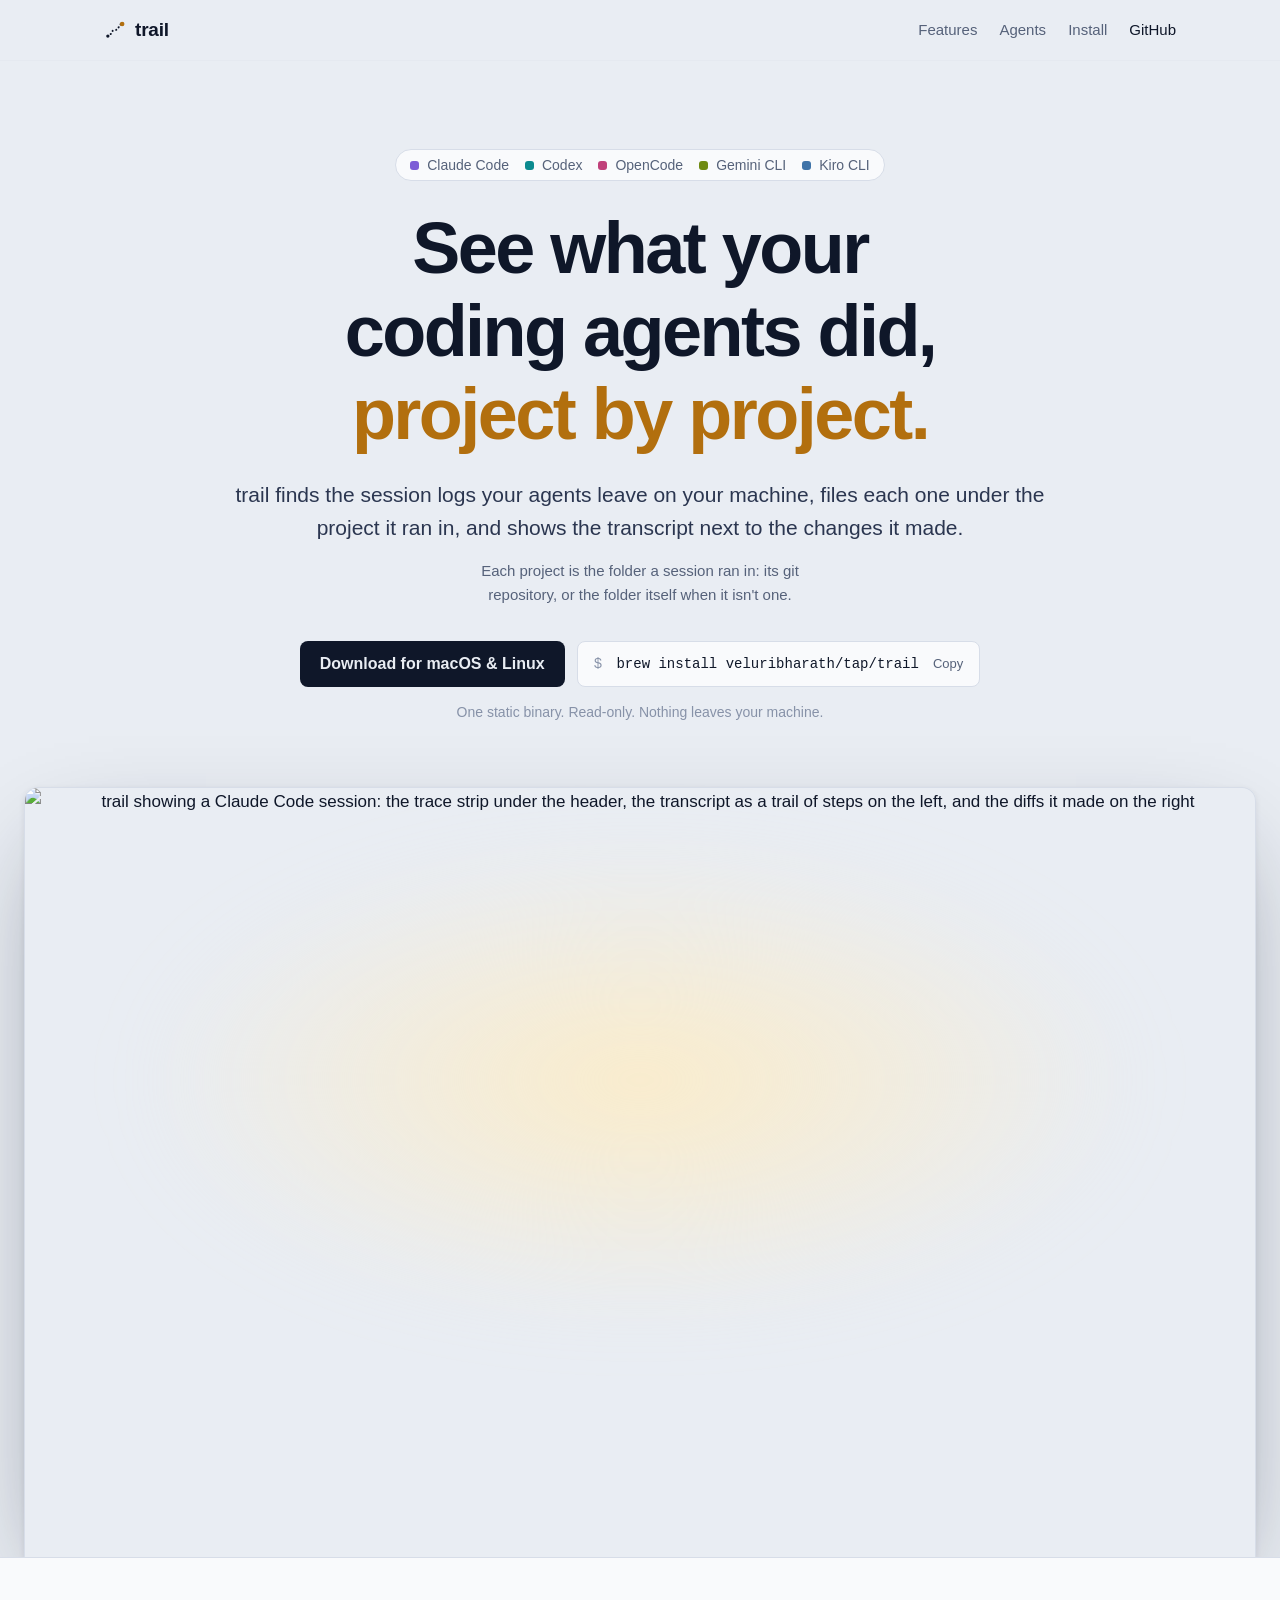
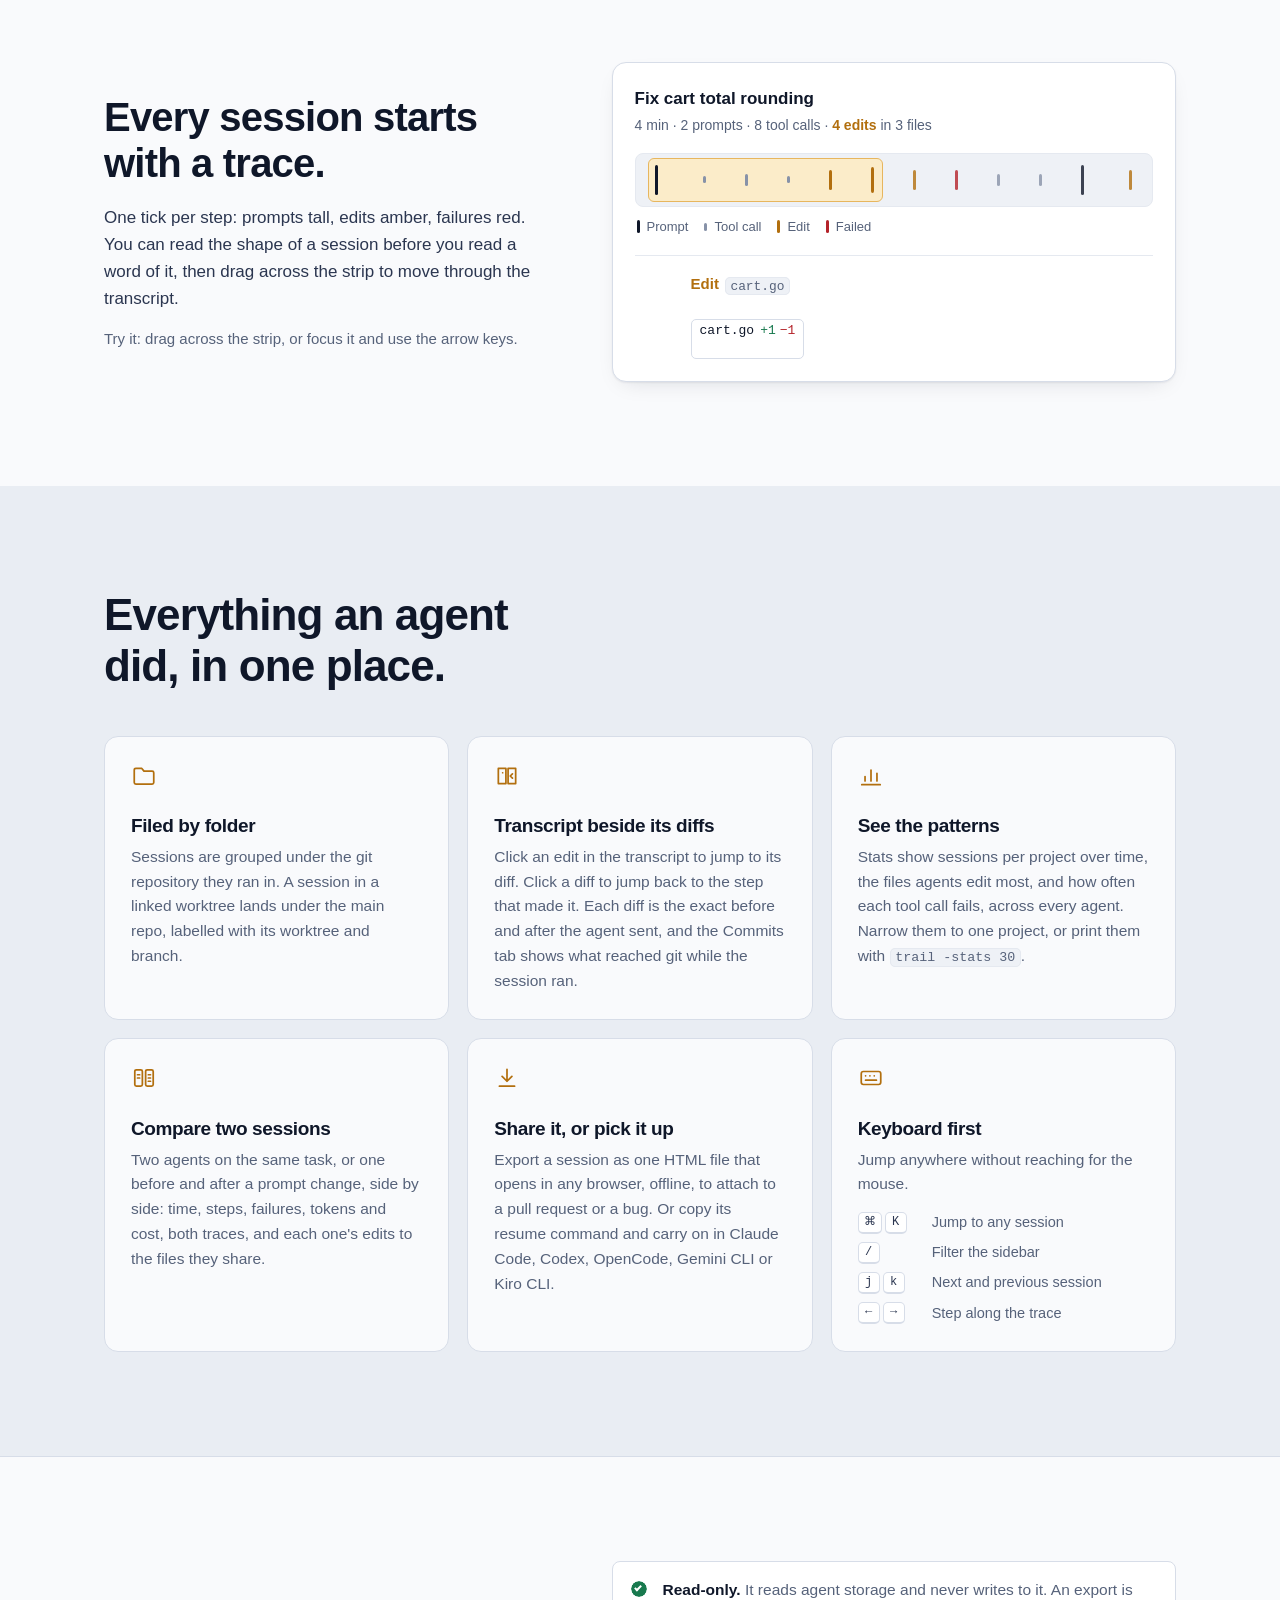
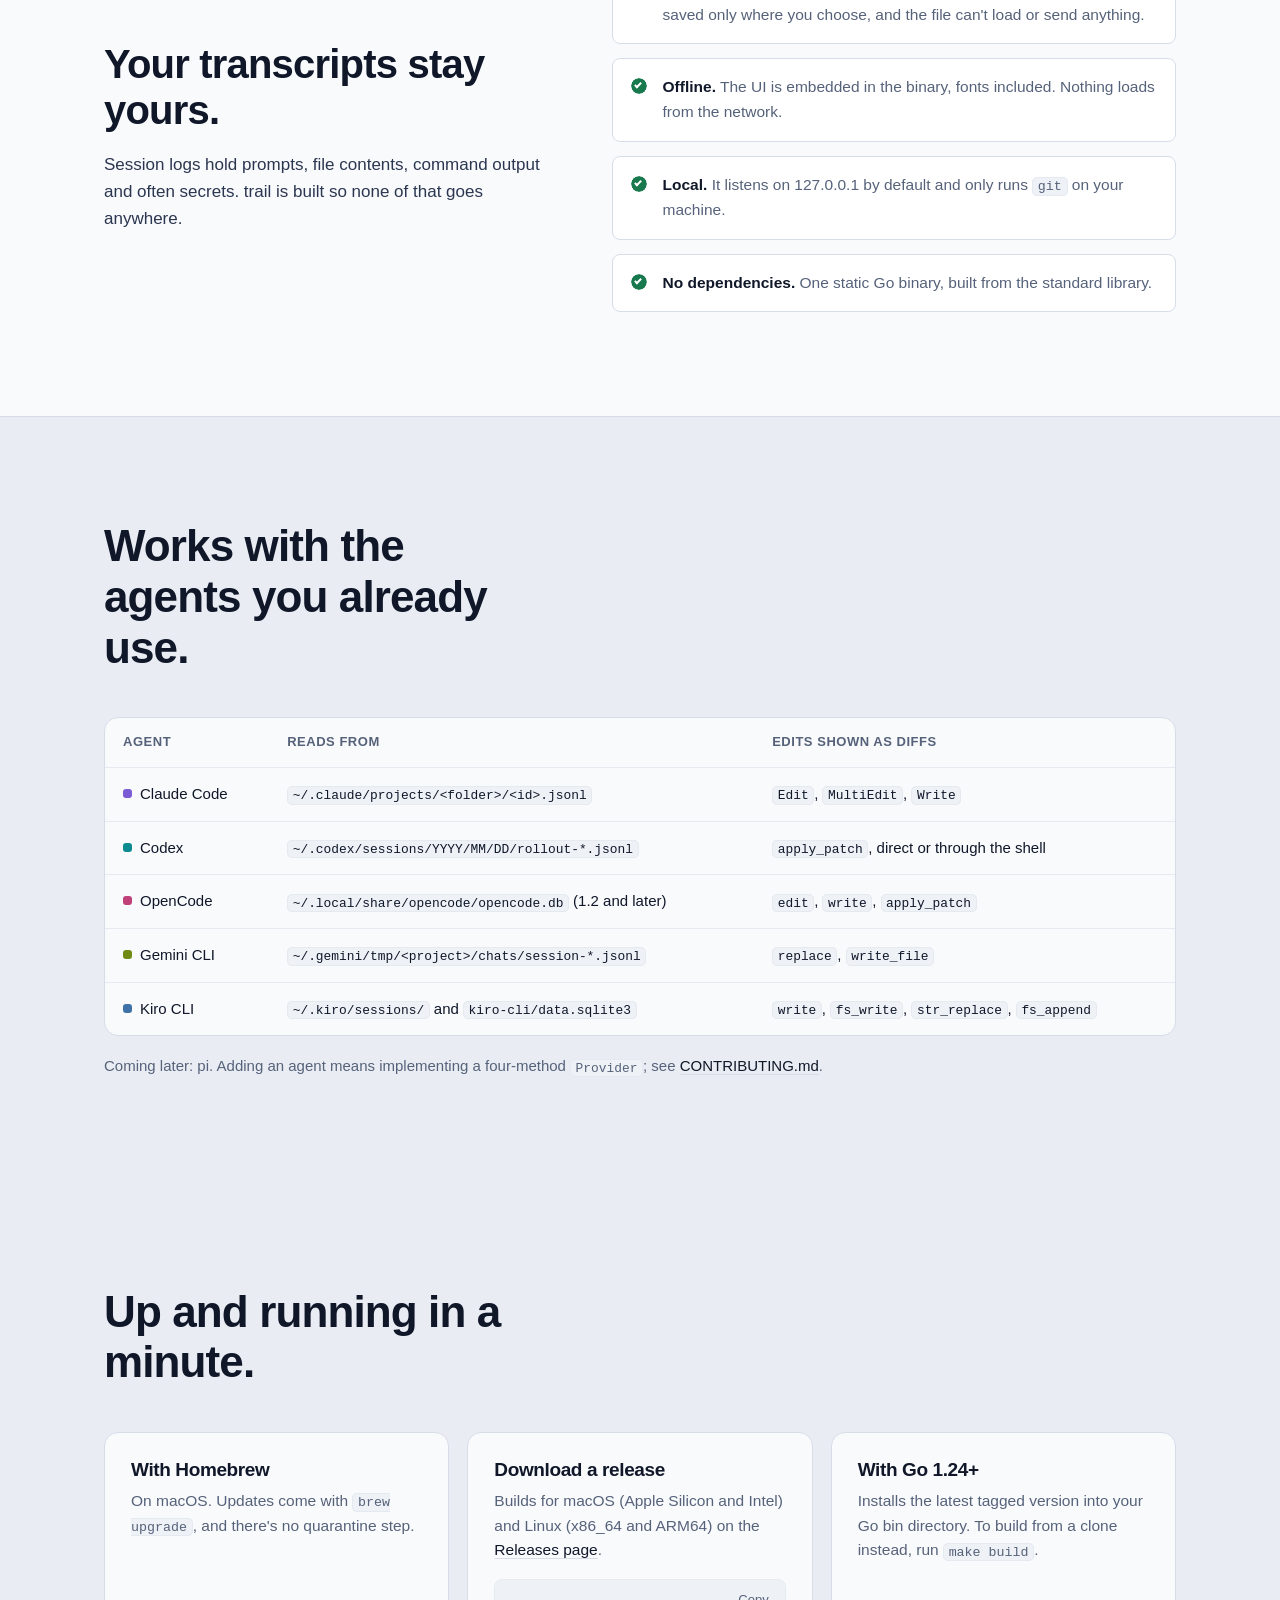
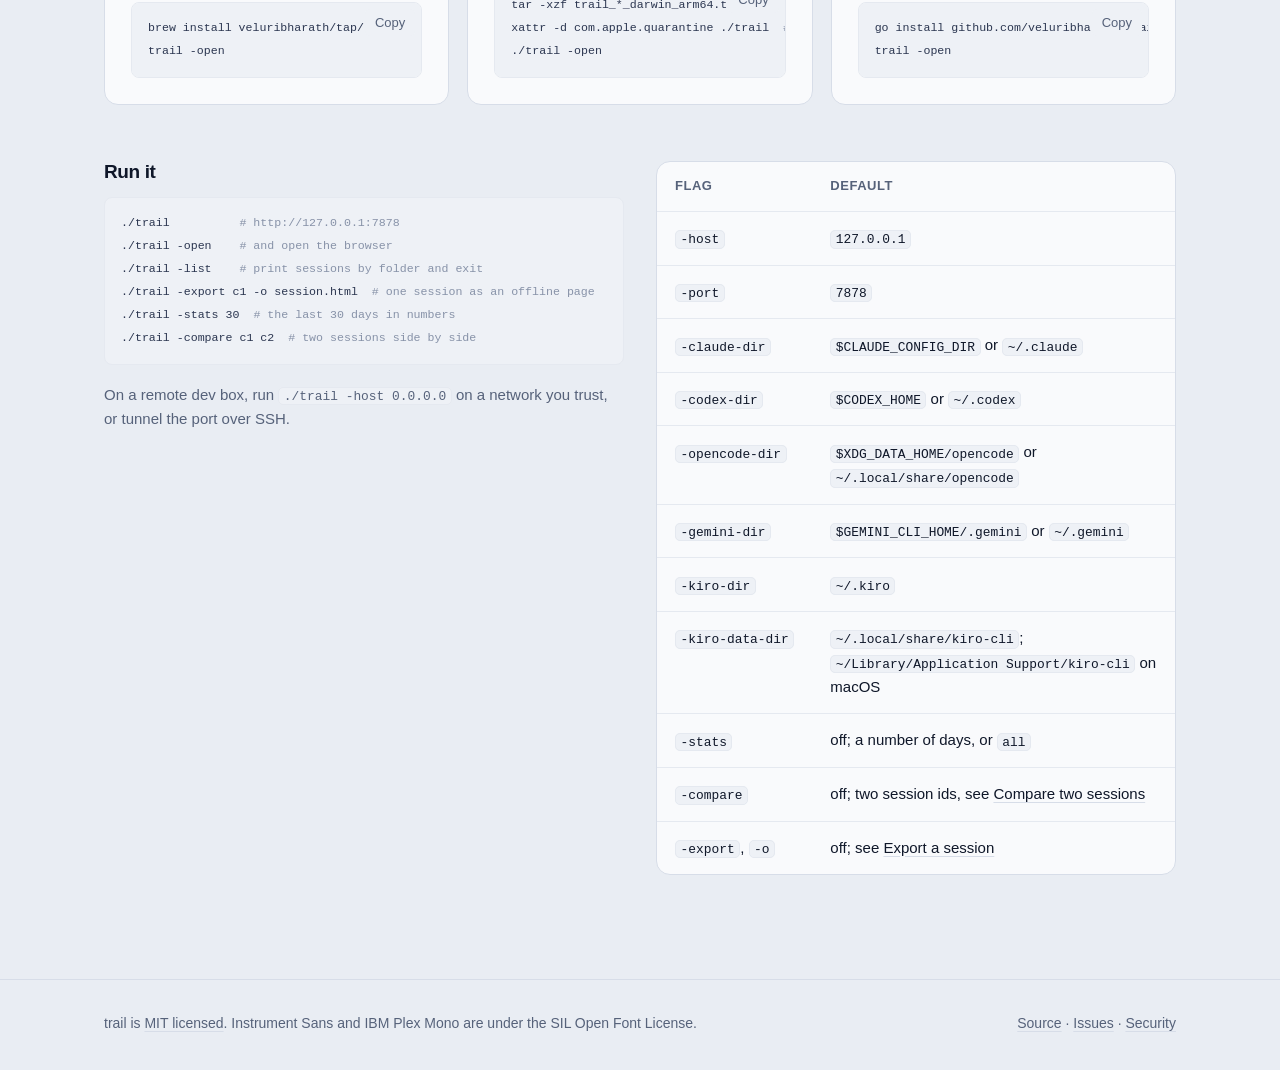
==== site/index.html @ 3e9d07b6 "Merge main (stats view, fuzz tests) into compare Keeps both routes and API endpoints, and both featu" ====
<!doctype html>
<html lang="en">
<head>
<meta charset="utf-8">
<meta name="viewport" content="width=device-width, initial-scale=1">
<title>trail · see what your coding agents did</title>
<meta name="description" content="trail finds the sessions Claude Code, Codex, OpenCode, Gemini CLI and Kiro CLI leave on your machine, files each session under its project, and shows the transcript next to the changes it made.">
<meta property="og:title" content="trail">
<meta property="og:description" content="See what your coding agents did, project by project.">
<meta property="og:image" content="screenshot.png">
<link rel="icon" href="data:image/svg+xml,%3Csvg xmlns='http://www.w3.org/2000/svg' viewBox='0 0 16 16'%3E%3Crect width='16' height='16' rx='4' fill='%230E1320'/%3E%3Cpath d='M3.5 12c2.5 0 2-4 4.5-4s2-4 4.5-4' fill='none' stroke='%23F2B544' stroke-width='1.8' stroke-linecap='round' stroke-dasharray='0.1 3'/%3E%3Ccircle cx='12.5' cy='4' r='1.6' fill='%23F2B544'/%3E%3C/svg%3E">
<link rel="preload" href="fonts/instrument-sans.woff2" as="font" type="font/woff2" crossorigin>
<link rel="stylesheet" href="site.css">
</head>
<body>

<header class="top">
  <div class="wrap top-in">
    <a class="brand" href="#" aria-label="trail home">
      <svg class="mark" viewBox="0 0 20 20" aria-hidden="true">
        <path class="mark-path" d="M3.5 15.5c3.5 0 2.5-5.5 6.5-5.5s3-5.5 6.5-5.5"/>
        <circle class="mark-dot" cx="16.5" cy="4.5" r="2.1"/>
        <circle class="mark-start" cx="3.5" cy="15.5" r="1.5"/>
      </svg>
      <span>trail</span>
    </a>
    <nav class="top-nav" aria-label="Sections">
      <a href="#features">Features</a>
      <a href="#agents">Agents</a>
      <a href="#install">Install</a>
      <a class="gh" href="https://github.com/veluribharath/trail">GitHub</a>
    </nav>
  </div>
</header>

<main>
  <section class="hero">
    <div class="wrap">
      <p class="eyebrow"><span class="dot claude"></span>Claude Code <span class="dot codex"></span>Codex <span class="dot opencode"></span>OpenCode <span class="dot gemini"></span>Gemini CLI <span class="dot kiro"></span>Kiro CLI</p>
      <h1>See what your coding agents did, <em>project by project.</em></h1>
      <p class="lede">trail finds the session logs your agents leave on your machine, files each one under the project it ran in, and shows the transcript next to the changes it made.</p>
      <p class="clarify">Each project is the folder a session ran in: its git repository, or the folder itself when it isn't one.</p>
      <div class="cta">
        <a class="btn primary" href="https://github.com/veluribharath/trail/releases/latest">Download for macOS &amp; Linux</a>
        <div class="cmd" data-copy="brew install veluribharath/tap/trail">
          <code><span class="prompt">$</span> brew install veluribharath/tap/trail</code>
          <button class="copy" type="button" aria-label="Copy install command">Copy</button>
        </div>
      </div>
      <p class="fine">One static binary. Read-only. Nothing leaves your machine.</p>
    </div>
    <div class="wrap wide">
      <figure class="shot">
        <img src="screenshot.png" width="2880" height="1800" alt="trail showing a Claude Code session: the trace strip under the header, the transcript as a trail of steps on the left, and the diffs it made on the right">
      </figure>
    </div>
  </section>

  <section class="trace-demo" aria-labelledby="trace-h">
    <div class="wrap">
      <div class="split">
        <div>
          <h2 id="trace-h">Every session starts with a trace.</h2>
          <p>One tick per step: prompts tall, edits amber, failures red. You can read the shape of a session before you read a word of it, then drag across the strip to move through the transcript.</p>
          <p class="hint">Try it: drag across the strip, or focus it and use the arrow keys.</p>
        </div>
        <div class="demo">
          <div class="demo-head">
            <strong>Fix cart total rounding</strong>
            <span class="muted">4 min · 2 prompts · 8 tool calls · <b class="blaze">4 edits</b> in 3 files</span>
          </div>
          <div class="strip" id="strip" role="slider" tabindex="0" aria-label="Session steps" aria-valuemin="1" aria-valuemax="12" aria-valuenow="1"></div>
          <div class="legend">
            <span><i class="t prompt"></i>Prompt</span>
            <span><i class="t tool"></i>Tool call</span>
            <span><i class="t edit"></i>Edit</span>
            <span><i class="t fail"></i>Failed</span>
          </div>
          <div class="step" id="step" aria-live="polite"></div>
        </div>
      </div>
    </div>
  </section>

  <section id="features" class="features" aria-labelledby="feat-h">
    <div class="wrap">
      <h2 id="feat-h" class="section-title">Everything an agent did, in one place.</h2>
      <div class="grid">
        <article class="card">
          <svg viewBox="0 0 24 24" aria-hidden="true"><path d="M3 7.5V18a1.5 1.5 0 0 0 1.5 1.5h15A1.5 1.5 0 0 0 21 18V9a1.5 1.5 0 0 0-1.5-1.5H12L10 5H4.5A1.5 1.5 0 0 0 3 6.5z"/></svg>
          <h3>Filed by folder</h3>
          <p>Sessions are grouped under the git repository they ran in. A session in a linked worktree lands under the main repo, labelled with its worktree and branch.</p>
        </article>
        <article class="card">
          <svg viewBox="0 0 24 24" aria-hidden="true"><path d="M4 5h7v14H4zM13 5h7v14h-7zM8 9h-.01M17 10l-2 2 2 2"/></svg>
          <h3>Transcript beside its diffs</h3>
          <p>Click an edit in the transcript to jump to its diff. Click a diff to jump back to the step that made it. Each diff is the exact before and after the agent sent, and the Commits tab shows what reached git while the session ran.</p>
        </article>
        <article class="card">
          <svg viewBox="0 0 24 24" aria-hidden="true"><path d="M3.5 20h17M6.5 16.5v-4M12 16.5V6.5M17.5 16.5v-7"/></svg>
          <h3>See the patterns</h3>
          <p>Stats show sessions per project over time, the files agents edit most, and how often each tool call fails, across every agent. Narrow them to one project, or print them with <code>trail -stats 30</code>.</p>
        </article>
        <article class="card">
          <svg viewBox="0 0 24 24" aria-hidden="true"><rect x="3.5" y="4.5" width="7" height="15" rx="1.5"/><rect x="13.5" y="4.5" width="7" height="15" rx="1.5"/><path d="M6 9h2M6 12h2M16 9h2M16 12h2M16 15h2"/></svg>
          <h3>Compare two sessions</h3>
          <p>Two agents on the same task, or one before and after a prompt change, side by side: time, steps, failures, tokens and cost, both traces, and each one's edits to the files they share.</p>
        </article>
        <article class="card">
          <svg viewBox="0 0 24 24" aria-hidden="true"><path d="M12 4v11M7.5 10.5 12 15l4.5-4.5M5 19.5h14"/></svg>
          <h3>Share it, or pick it up</h3>
          <p>Export a session as one HTML file that opens in any browser, offline, to attach to a pull request or a bug. Or copy its resume command and carry on in Claude Code, Codex, OpenCode, Gemini CLI or Kiro CLI.</p>
        </article>
        <article class="card">
          <svg viewBox="0 0 24 24" aria-hidden="true"><rect x="3" y="6" width="18" height="12" rx="2"/><path d="M7 10h.01M11 10h.01M15 10h.01M7 14h10"/></svg>
          <h3>Keyboard first</h3>
          <p>Jump anywhere without reaching for the mouse.</p>
          <dl class="keys">
            <div><dt><kbd>⌘</kbd><kbd>K</kbd></dt><dd>Jump to any session</dd></div>
            <div><dt><kbd>/</kbd></dt><dd>Filter the sidebar</dd></div>
            <div><dt><kbd>j</kbd><kbd>k</kbd></dt><dd>Next and previous session</dd></div>
            <div><dt><kbd>←</kbd><kbd>→</kbd></dt><dd>Step along the trace</dd></div>
          </dl>
        </article>
      </div>
    </div>
  </section>

  <section class="private" aria-labelledby="priv-h">
    <div class="wrap split">
      <div>
        <h2 id="priv-h">Your transcripts stay yours.</h2>
        <p>Session logs hold prompts, file contents, command output and often secrets. trail is built so none of that goes anywhere.</p>
      </div>
      <ul class="checks">
        <li><b>Read-only.</b> It reads agent storage and never writes to it. An export is saved only where you choose, and the file can't load or send anything.</li>
        <li><b>Offline.</b> The UI is embedded in the binary, fonts included. Nothing loads from the network.</li>
        <li><b>Local.</b> It listens on 127.0.0.1 by default and only runs <code>git</code> on your machine.</li>
        <li><b>No dependencies.</b> One static Go binary, built from the standard library.</li>
      </ul>
    </div>
  </section>

  <section id="agents" class="agents" aria-labelledby="agents-h">
    <div class="wrap">
      <h2 id="agents-h" class="section-title">Works with the agents you already use.</h2>
      <div class="table-scroll">
        <table>
          <thead><tr><th>Agent</th><th>Reads from</th><th>Edits shown as diffs</th></tr></thead>
          <tbody>
            <tr><td><span class="dot claude"></span>Claude Code</td><td><code>~/.claude/projects/&lt;folder&gt;/&lt;id&gt;.jsonl</code></td><td><code>Edit</code>, <code>MultiEdit</code>, <code>Write</code></td></tr>
            <tr><td><span class="dot codex"></span>Codex</td><td><code>~/.codex/sessions/YYYY/MM/DD/rollout-*.jsonl</code></td><td><code>apply_patch</code>, direct or through the shell</td></tr>
            <tr><td><span class="dot opencode"></span>OpenCode</td><td><code>~/.local/share/opencode/opencode.db</code> (1.2 and later)</td><td><code>edit</code>, <code>write</code>, <code>apply_patch</code></td></tr>
            <tr><td><span class="dot gemini"></span>Gemini CLI</td><td><code>~/.gemini/tmp/&lt;project&gt;/chats/session-*.jsonl</code></td><td><code>replace</code>, <code>write_file</code></td></tr>
            <tr><td><span class="dot kiro"></span>Kiro CLI</td><td><code>~/.kiro/sessions/</code> and <code>kiro-cli/data.sqlite3</code></td><td><code>write</code>, <code>fs_write</code>, <code>str_replace</code>, <code>fs_append</code></td></tr>
          </tbody>
        </table>
      </div>
      <p class="note">Coming later: pi. Adding an agent means implementing a four-method <code>Provider</code>; see <a href="https://github.com/veluribharath/trail/blob/main/CONTRIBUTING.md">CONTRIBUTING.md</a>.</p>
    </div>
  </section>

  <section id="install" class="install" aria-labelledby="install-h">
    <div class="wrap">
      <h2 id="install-h" class="section-title">Up and running in a minute.</h2>
      <div class="grid three">
        <div class="card">
          <h3>With Homebrew</h3>
          <p>On macOS. Updates come with <code>brew upgrade</code>, and there's no quarantine step.</p>
          <pre data-copy="brew install veluribharath/tap/trail
trail -open"><code>brew install veluribharath/tap/trail
trail -open</code><button class="copy" type="button" aria-label="Copy">Copy</button></pre>
        </div>
        <div class="card">
          <h3>Download a release</h3>
          <p>Builds for macOS (Apple Silicon and Intel) and Linux (x86_64 and ARM64) on the <a href="https://github.com/veluribharath/trail/releases/latest">Releases page</a>.</p>
          <pre data-copy="tar -xzf trail_*_darwin_arm64.tar.gz
xattr -d com.apple.quarantine ./trail
./trail -open"><code>tar -xzf trail_*_darwin_arm64.tar.gz
xattr -d com.apple.quarantine ./trail  <span class="c"># macOS</span>
./trail -open</code><button class="copy" type="button" aria-label="Copy">Copy</button></pre>
        </div>
        <div class="card">
          <h3>With Go 1.24+</h3>
          <p>Installs the latest tagged version into your Go bin directory. To build from a clone instead, run <code>make build</code>.</p>
          <pre data-copy="go install github.com/veluribharath/trail@latest
trail -open"><code>go install github.com/veluribharath/trail@latest
trail -open</code><button class="copy" type="button" aria-label="Copy">Copy</button></pre>
        </div>
      </div>

      <div class="usage">
        <div>
          <h3>Run it</h3>
          <pre><code>./trail          <span class="c"># http://127.0.0.1:7878</span>
./trail -open    <span class="c"># and open the browser</span>
./trail -list    <span class="c"># print sessions by folder and exit</span>
./trail -export c1 -o session.html  <span class="c"># one session as an offline page</span>
./trail -stats 30  <span class="c"># the last 30 days in numbers</span>
./trail -compare c1 c2  <span class="c"># two sessions side by side</span></code></pre>
          <p class="note">On a remote dev box, run <code>./trail -host 0.0.0.0</code> on a network you trust, or tunnel the port over SSH.</p>
        </div>
        <div class="table-scroll">
          <table>
            <thead><tr><th>Flag</th><th>Default</th></tr></thead>
            <tbody>
              <tr><td><code>-host</code></td><td><code>127.0.0.1</code></td></tr>
              <tr><td><code>-port</code></td><td><code>7878</code></td></tr>
              <tr><td><code>-claude-dir</code></td><td><code>$CLAUDE_CONFIG_DIR</code> or <code>~/.claude</code></td></tr>
              <tr><td><code>-codex-dir</code></td><td><code>$CODEX_HOME</code> or <code>~/.codex</code></td></tr>
              <tr><td><code>-opencode-dir</code></td><td><code>$XDG_DATA_HOME/opencode</code> or <code>~/.local/share/opencode</code></td></tr>
              <tr><td><code>-gemini-dir</code></td><td><code>$GEMINI_CLI_HOME/.gemini</code> or <code>~/.gemini</code></td></tr>
              <tr><td><code>-kiro-dir</code></td><td><code>~/.kiro</code></td></tr>
              <tr><td><code>-kiro-data-dir</code></td><td><code>~/.local/share/kiro-cli</code>; <code>~/Library/Application Support/kiro-cli</code> on macOS</td></tr>
              <tr><td><code>-stats</code></td><td>off; a number of days, or <code>all</code></td></tr>
              <tr><td><code>-compare</code></td><td>off; two session ids, see <a href="https://github.com/veluribharath/trail#compare-two-sessions">Compare two sessions</a></td></tr>
              <tr><td><code>-export</code>, <code>-o</code></td><td>off; see <a href="https://github.com/veluribharath/trail#export-a-session">Export a session</a></td></tr>
            </tbody>
          </table>
        </div>
      </div>
    </div>
  </section>
</main>

<footer class="foot">
  <div class="wrap foot-in">
    <span>trail is <a href="https://github.com/veluribharath/trail/blob/main/LICENSE">MIT licensed</a>. Instrument Sans and IBM Plex Mono are under the SIL Open Font License.</span>
    <span><a href="https://github.com/veluribharath/trail">Source</a> · <a href="https://github.com/veluribharath/trail/issues">Issues</a> · <a href="https://github.com/veluribharath/trail/blob/main/SECURITY.md">Security</a></span>
  </div>
</footer>

<script src="site.js"></script>
</body>
</html>
---- site/site.css ----
/* trail project site. Same palette and type as the app in web/style.css:
   survey paper by day, night survey after dark, amber "blaze" for what changed. */

@font-face {
  font-family: "Instrument Sans";
  src: url("fonts/instrument-sans.woff2") format("woff2");
  font-weight: 400 700;
  font-stretch: 75% 100%;
  font-display: swap;
}
@font-face { font-family: "Plex Mono"; src: url("fonts/plex-mono-400.woff2") format("woff2"); font-weight: 400; font-display: swap; }
@font-face { font-family: "Plex Mono"; src: url("fonts/plex-mono-500.woff2") format("woff2"); font-weight: 500 700; font-display: swap; }

:root {
  --bg: #e9edf3;
  --surface: #f9fafc;
  --raised: #ffffff;
  --sunk: #eef1f6;
  --line: #d7dde8;
  --line-soft: #e5e9f0;
  --ink: #0f1729;
  --ink-2: #2b3650;
  --muted: #56627a;
  --faint: #8792a8;
  --blaze: #b26f0e;
  --blaze-ink: #7a4a05;
  --blaze-fill: #fbecc9;
  --blaze-line: #e7b65e;
  --add: #18794e;
  --del: #b4232a;
  --claude: #7c5cd6;
  --codex: #0b8a8f;
  --opencode: #c0407a;
  --gemini: #6f8a12;
  --kiro: #3f73a8;
  --shadow: 0 1px 2px rgba(15, 23, 41, .06), 0 8px 24px -12px rgba(15, 23, 41, .18);
  --shadow-shot: 0 40px 100px -30px rgba(15, 23, 41, .45), 0 2px 6px rgba(15, 23, 41, .08);
  color-scheme: light;

  --sans: "Instrument Sans", ui-sans-serif, -apple-system, "Segoe UI", sans-serif;
  --mono: "Plex Mono", ui-monospace, "SF Mono", Menlo, Consolas, monospace;
  --r-sm: 5px;
  --r: 8px;
  --r-lg: 14px;
}

@media (prefers-color-scheme: dark) {
  :root {
    --bg: #0c111c;
    --surface: #111827;
    --raised: #172033;
    --sunk: #0e1522;
    --line: #232e45;
    --line-soft: #1b2539;
    --ink: #e7ebf3;
    --ink-2: #c3cbdb;
    --muted: #8f9bb3;
    --faint: #5d6984;
    --blaze: #f2b544;
    --blaze-ink: #f7cd7c;
    --blaze-fill: rgba(242, 181, 68, .12);
    --blaze-line: rgba(242, 181, 68, .5);
    --add: #6fd49a;
    --del: #f58b80;
    --claude: #a990fa;
    --codex: #3fc8cc;
    --opencode: #f07fb0;
    --gemini: #b5d655;
    --kiro: #7fb0e6;
    --shadow: 0 1px 0 rgba(255, 255, 255, .03) inset, 0 8px 24px -12px rgba(0, 0, 0, .6);
    --shadow-shot: 0 40px 120px -30px rgba(0, 0, 0, .8), 0 0 0 1px rgba(255, 255, 255, .04);
    color-scheme: dark;
  }
}

*, *::before, *::after { box-sizing: border-box; }
html { scroll-behavior: smooth; -webkit-text-size-adjust: 100%; }
@media (prefers-reduced-motion: reduce) { html { scroll-behavior: auto; } }
body {
  margin: 0;
  background: var(--bg);
  color: var(--ink);
  font: 400 17px/1.6 var(--sans);
  -webkit-font-smoothing: antialiased;
}
a { color: var(--ink); text-decoration-color: var(--line); text-underline-offset: 3px; }
a:hover { text-decoration-color: var(--blaze); }
code, kbd, pre { font-family: var(--mono); font-size: .86em; }
:not(pre) > code { background: var(--sunk); border: 1px solid var(--line-soft); border-radius: var(--r-sm); padding: .05em .35em; }
:focus-visible { outline: 2px solid var(--blaze); outline-offset: 2px; }
h1, h2, h3 { line-height: 1.15; letter-spacing: -.02em; margin: 0; font-weight: 650; }
p { margin: 0; }

.wrap { max-width: 1120px; margin: 0 auto; padding: 0 24px; }
.wrap.wide { max-width: 1280px; }
.muted { color: var(--muted); }
.blaze { color: var(--blaze); font-weight: 600; }

/* top bar */
.top { position: sticky; top: 0; z-index: 10; background: color-mix(in srgb, var(--bg) 82%, transparent); backdrop-filter: blur(12px); -webkit-backdrop-filter: blur(12px); border-bottom: 1px solid var(--line-soft); }
.top-in { display: flex; align-items: center; justify-content: space-between; height: 60px; }
.brand { display: inline-flex; align-items: center; gap: 9px; text-decoration: none; font-weight: 650; font-size: 19px; letter-spacing: -.01em; }
.mark { width: 22px; height: 22px; }
.mark-path { fill: none; stroke: var(--ink); stroke-width: 1.8; stroke-linecap: round; stroke-dasharray: .1 3.2; }
.mark-dot { fill: var(--blaze); }
.mark-start { fill: var(--ink); }
.top-nav { display: flex; gap: 22px; font-size: 15px; }
.top-nav a { text-decoration: none; color: var(--muted); }
.top-nav a:hover { color: var(--ink); }
.top-nav .gh { color: var(--ink); }

/* hero */
.hero { padding: 88px 0 0; text-align: center; overflow: hidden; }
.eyebrow { display: inline-flex; align-items: center; gap: 8px; font-size: 14px; color: var(--muted); border: 1px solid var(--line); background: var(--surface); border-radius: 99px; padding: 4px 14px; }
.eyebrow .dot + .dot, .eyebrow .dot.codex, .eyebrow .dot.opencode, .eyebrow .dot.gemini, .eyebrow .dot.kiro { margin-left: 8px; }
.dot { display: inline-block; width: 9px; height: 9px; border-radius: 3px; margin-right: 8px; vertical-align: 1px; }
.eyebrow .dot { margin-right: 0; }
.dot.claude { background: var(--claude); }
.dot.codex { background: var(--codex); }
.dot.opencode { background: var(--opencode); }
.dot.gemini { background: var(--gemini); }
.dot.kiro { background: var(--kiro); }
h1 { font-size: clamp(40px, 6.4vw, 72px); margin: 26px auto 22px; max-width: 16ch; letter-spacing: -.035em; text-wrap: balance; }
h1 em { font-style: normal; color: var(--blaze); }
.clarify { font-size: 15px; color: var(--muted); margin: 14px auto 0; max-width: 40em; text-wrap: balance; }
.lede { font-size: clamp(18px, 2vw, 21px); color: var(--ink-2); max-width: 40em; margin: 0 auto; }
.cta { display: flex; flex-wrap: wrap; justify-content: center; align-items: center; gap: 12px; margin: 34px 0 14px; }
.btn { display: inline-flex; align-items: center; height: 46px; padding: 0 20px; border-radius: var(--r); font-weight: 600; text-decoration: none; font-size: 16px; }
.btn.primary { background: var(--ink); color: var(--bg); }
.btn.primary:hover { background: var(--ink-2); }
.cmd { display: inline-flex; align-items: center; gap: 4px; height: 46px; padding: 0 6px 0 16px; border: 1px solid var(--line); background: var(--surface); border-radius: var(--r); max-width: 100%; }
.cmd code { background: none; border: 0; padding: 0; font-size: 14px; white-space: nowrap; overflow: hidden; text-overflow: ellipsis; }
.prompt { color: var(--faint); margin-right: 6px; user-select: none; }
.fine { font-size: 14px; color: var(--faint); }
.copy { font: 500 13px var(--sans); color: var(--muted); background: transparent; border: 1px solid transparent; border-radius: var(--r-sm); padding: 5px 9px; cursor: pointer; flex: none; }
.copy:hover { color: var(--ink); background: var(--sunk); border-color: var(--line-soft); }
.copy.done { color: var(--add); }
.shot { margin: 64px 0 0; padding: 0; position: relative; }
.shot::before { content: ""; position: absolute; inset: 8% 10% auto; height: 60%; background: radial-gradient(closest-side, var(--blaze-fill), transparent); filter: blur(40px); z-index: -1; }
.shot img { display: block; width: 100%; height: auto; border-radius: var(--r-lg) var(--r-lg) 0 0; border: 1px solid var(--line); border-bottom: 0; box-shadow: var(--shadow-shot); }

/* sections */
section { padding: 104px 0; }
.hero + section { border-top: 1px solid var(--line); }
.section-title { font-size: clamp(30px, 4vw, 44px); max-width: 18ch; margin-bottom: 44px; }
h2 { font-size: clamp(28px, 3.6vw, 40px); }
.split { display: grid; grid-template-columns: 1fr 1.25fr; gap: 56px; align-items: center; }
.split h2 { margin-bottom: 18px; }
.split p + p { margin-top: 14px; }
.split > div > p { color: var(--ink-2); }
.hint { font-size: 15px; color: var(--muted) !important; }
.note { margin-top: 18px; color: var(--muted); font-size: 15px; }

/* trace demo */
.trace-demo { background: var(--surface); }
.blame-demo .kicker { color: var(--blaze); font-size: 13px; font-weight: 600; letter-spacing: .04em; text-transform: uppercase; margin-bottom: 10px; }
.blame-box { padding: 0; overflow: hidden; }
.blame-box pre { margin: 0; padding: 20px 22px; background: none; border: 0; border-radius: 0; box-shadow: none; overflow-x: auto; font-size: 13px; line-height: 1.7; color: var(--ink-2); }
.blame-box pre code { font-size: inherit; }
.blame-box .c, .blame-box .k { color: var(--faint); }
.blame-box .dot { width: 8px; height: 8px; margin-right: 7px; vertical-align: 0; }
.demo { background: var(--raised); border: 1px solid var(--line); border-radius: var(--r-lg); padding: 22px; box-shadow: var(--shadow); }
.demo-head { display: flex; flex-direction: column; gap: 2px; margin-bottom: 16px; }
.demo-head .muted { font-size: 14px; }
.strip { position: relative; display: flex; align-items: center; justify-content: space-around; height: 54px; background: var(--sunk); border: 1px solid var(--line-soft); border-radius: var(--r); cursor: ew-resize; touch-action: none; user-select: none; }
.strip .tk { width: 3px; border-radius: 2px; background: var(--faint); transition: transform .12s, opacity .12s; opacity: .8; }
.strip .tk.prompt { height: 30px; background: var(--ink); }
.strip .tk.tool { height: 12px; }
.strip .tk.say { height: 7px; }
.strip .tk.edit { height: 20px; background: var(--blaze); }
.strip .tk.fail { height: 20px; background: var(--del); }
.strip .tk.past { opacity: 1; }
.strip .tk.on { transform: scaleY(1.3); opacity: 1; box-shadow: 0 0 0 3px var(--blaze-fill); }
.strip .win { position: absolute; top: 4px; bottom: 4px; border: 1.5px solid var(--blaze-line); background: var(--blaze-fill); border-radius: 6px; pointer-events: none; transition: left .12s, width .12s; z-index: 0; }
.strip .tk { position: relative; z-index: 1; }
.legend { display: flex; gap: 16px; margin: 10px 2px 18px; font-size: 13px; color: var(--muted); flex-wrap: wrap; }
.legend .t { display: inline-block; width: 3px; border-radius: 2px; margin-right: 7px; vertical-align: -2px; height: 13px; background: var(--faint); }
.legend .t.prompt { background: var(--ink); }
.legend .t.tool { height: 8px; vertical-align: 0; }
.legend .t.edit { background: var(--blaze); }
.legend .t.fail { background: var(--del); }
.step { display: grid; grid-template-columns: 44px 1fr; gap: 4px 12px; min-height: 104px; padding-top: 16px; border-top: 1px solid var(--line-soft); font-size: 15px; }
.step .time { font: 13px var(--mono); color: var(--faint); padding-top: 2px; }
.step .kind { font-weight: 600; }
.step .kind code { font-weight: 400; color: var(--muted); margin-left: 6px; }
.step .body { color: var(--ink-2); grid-column: 2; }
.step .body.bubble { background: var(--sunk); border: 1px solid var(--line-soft); border-radius: var(--r); padding: 10px 14px; }
.step .diff { grid-column: 2; display: inline-block; justify-self: start; font: 13px var(--mono); border: 1px solid var(--line); border-radius: var(--r-sm); padding: 3px 8px; }
.step .diff .a { color: var(--add); margin-left: 6px; }
.step .diff .d { color: var(--del); margin-left: 4px; }
.step.edit .kind { color: var(--blaze); }
.step.fail .kind { color: var(--del); }

/* features */
.grid { display: grid; grid-template-columns: repeat(3, 1fr); gap: 18px; }
.card { background: var(--surface); border: 1px solid var(--line); border-radius: var(--r-lg); padding: 26px; }
.card > svg { width: 26px; height: 26px; fill: none; stroke: var(--blaze); stroke-width: 1.6; stroke-linecap: round; stroke-linejoin: round; margin-bottom: 18px; }
.card h3 { font-size: 19px; margin-bottom: 8px; }
.card p { color: var(--muted); font-size: 15.5px; }
.keys { margin: 14px 0 0; display: grid; gap: 7px; font-size: 14.5px; }
.keys div { display: grid; grid-template-columns: 74px 1fr; align-items: center; }
.keys dt { display: flex; gap: 3px; }
.keys dd { margin: 0; color: var(--muted); }
kbd { display: inline-grid; place-items: center; min-width: 22px; height: 22px; padding: 0 5px; font-size: 12px; color: var(--ink-2); background: var(--raised); border: 1px solid var(--line); border-bottom-width: 2px; border-radius: 5px; }

/* privacy */
.private { background: var(--surface); border-block: 1px solid var(--line); }
.checks { list-style: none; margin: 0; padding: 0; display: grid; gap: 14px; }
.checks li { position: relative; padding: 16px 18px 16px 50px; background: var(--raised); border: 1px solid var(--line); border-radius: var(--r); color: var(--muted); font-size: 15.5px; }
.checks li b { color: var(--ink); font-weight: 600; }
.checks li::before { content: ""; position: absolute; left: 18px; top: 19px; width: 16px; height: 16px; border-radius: 50%; background: var(--add); -webkit-mask: url("data:image/svg+xml,%3Csvg xmlns='http://www.w3.org/2000/svg' viewBox='0 0 16 16'%3E%3Ccircle cx='8' cy='8' r='8'/%3E%3C/svg%3E"); }
.checks li::after { content: ""; position: absolute; left: 23px; top: 22px; width: 4px; height: 7px; border: solid var(--raised); border-width: 0 2px 2px 0; transform: rotate(45deg); }

/* tables */
.table-scroll { overflow-x: auto; border: 1px solid var(--line); border-radius: var(--r-lg); background: var(--surface); }
table { width: 100%; border-collapse: collapse; font-size: 15px; }
th, td { text-align: left; padding: 14px 18px; border-bottom: 1px solid var(--line-soft); vertical-align: top; }
th { font-weight: 600; font-size: 13px; color: var(--muted); text-transform: uppercase; letter-spacing: .04em; }
tbody tr:last-child td { border-bottom: 0; }
td code { white-space: nowrap; }

/* install */
.install .card p { margin-bottom: 16px; }
pre { position: relative; margin: 0; background: var(--sunk); border: 1px solid var(--line-soft); border-radius: var(--r); padding: 14px 16px; overflow-x: auto; font-size: 13.5px; line-height: 1.7; color: var(--ink-2); }
pre .copy { position: absolute; top: 6px; right: 6px; background: var(--sunk); }
pre .c { color: var(--faint); }
.grid.three .card { display: flex; flex-direction: column; }
.grid.three pre { margin-top: auto; padding-right: 64px; }
.split > *, .grid > *, .usage > * { min-width: 0; }
.usage { display: grid; grid-template-columns: 1fr 1fr; gap: 32px; margin-top: 56px; align-items: start; }
.usage h3 { font-size: 19px; margin-bottom: 14px; }

/* footer */
.foot { border-top: 1px solid var(--line); padding: 32px 0 48px; font-size: 14px; color: var(--muted); }
.foot-in { display: flex; justify-content: space-between; gap: 16px; flex-wrap: wrap; }
.foot a { color: var(--muted); }

@media (max-width: 900px) {
  .grid { grid-template-columns: 1fr 1fr; }
  .grid.three, .split, .usage { grid-template-columns: 1fr; }
  .split { gap: 32px; }
}
@media (max-width: 620px) {
  .wrap { padding: 0 16px; }
  .grid { grid-template-columns: 1fr; }
  .top-nav a:not(.gh) { display: none; }
  .hero { padding-top: 56px; }
  section { padding: 72px 0; }
  .cmd { width: 100%; }
  .btn.primary { width: 100%; justify-content: center; }
  .shot { margin-top: 44px; }
  .demo { padding: 16px; }
  .step { grid-template-columns: 1fr; }
  .step .time { display: none; }
  .step .body, .step .diff { grid-column: 1; }
}
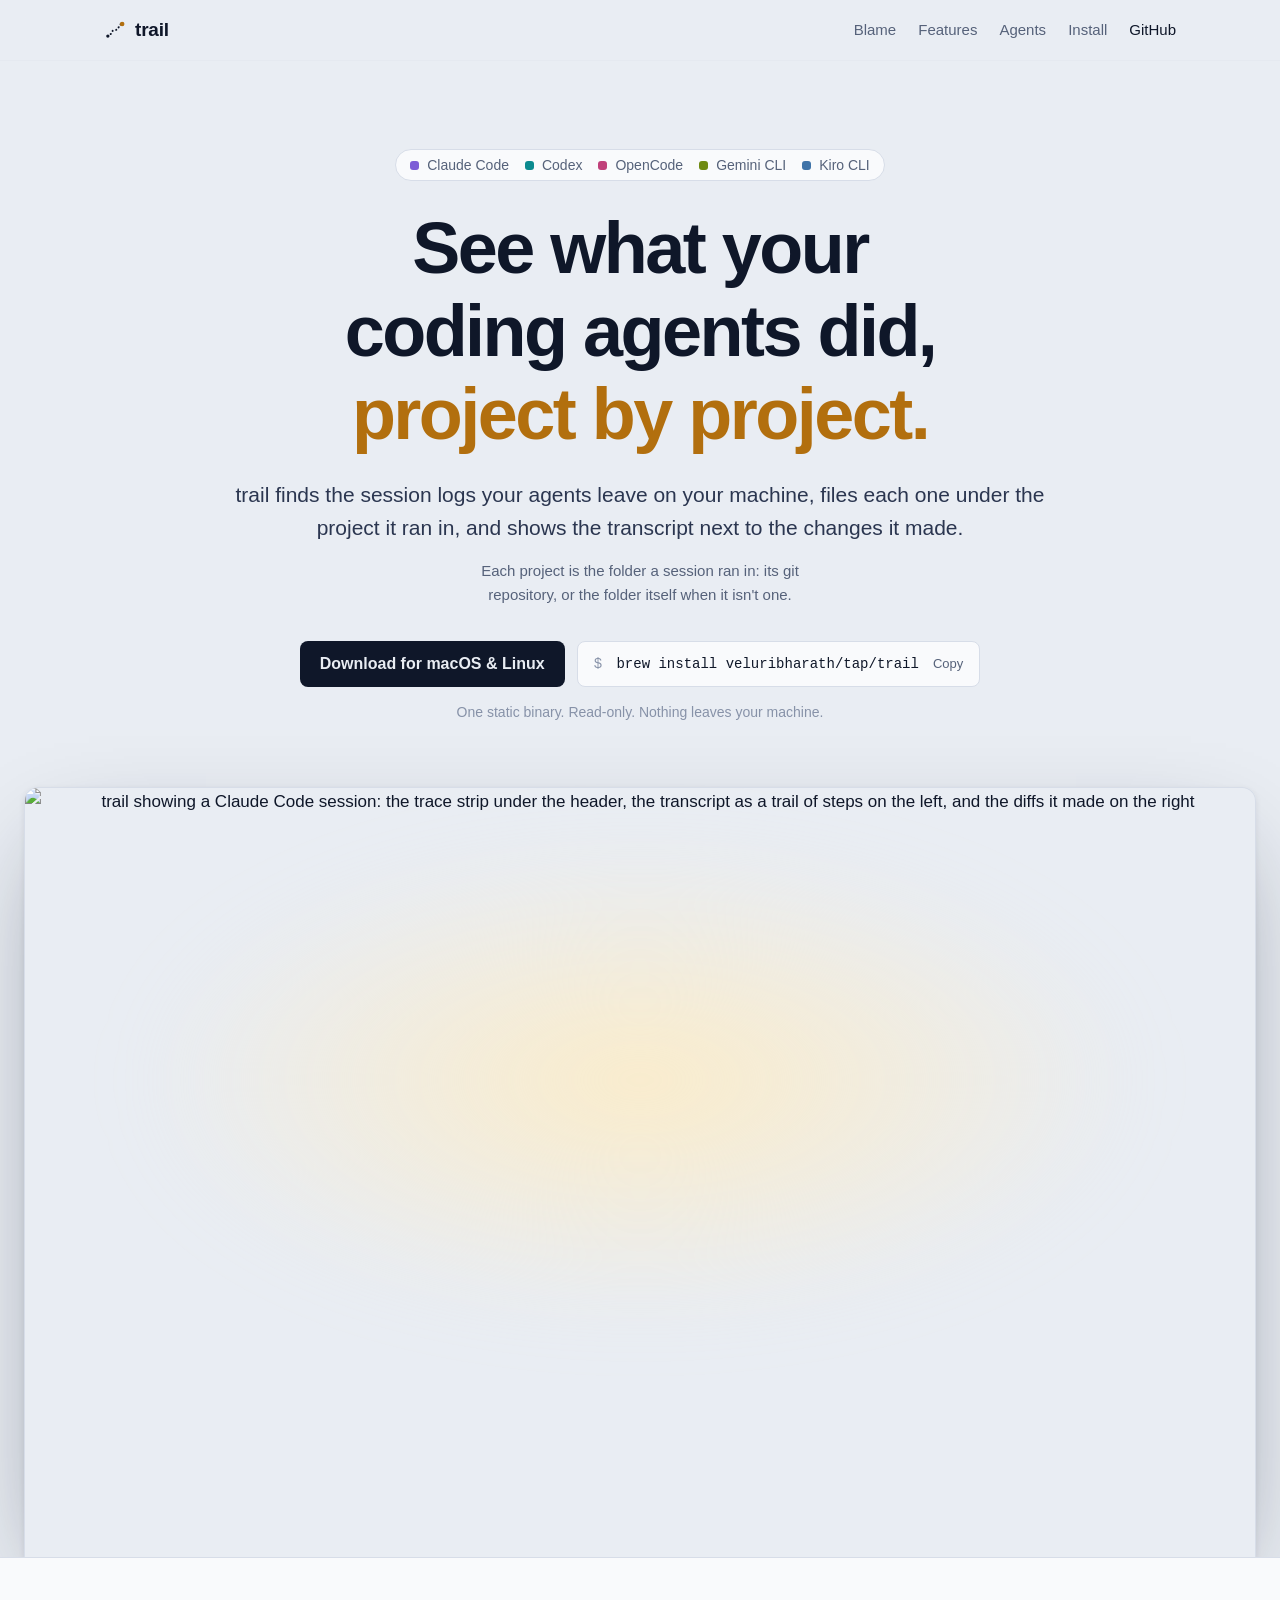
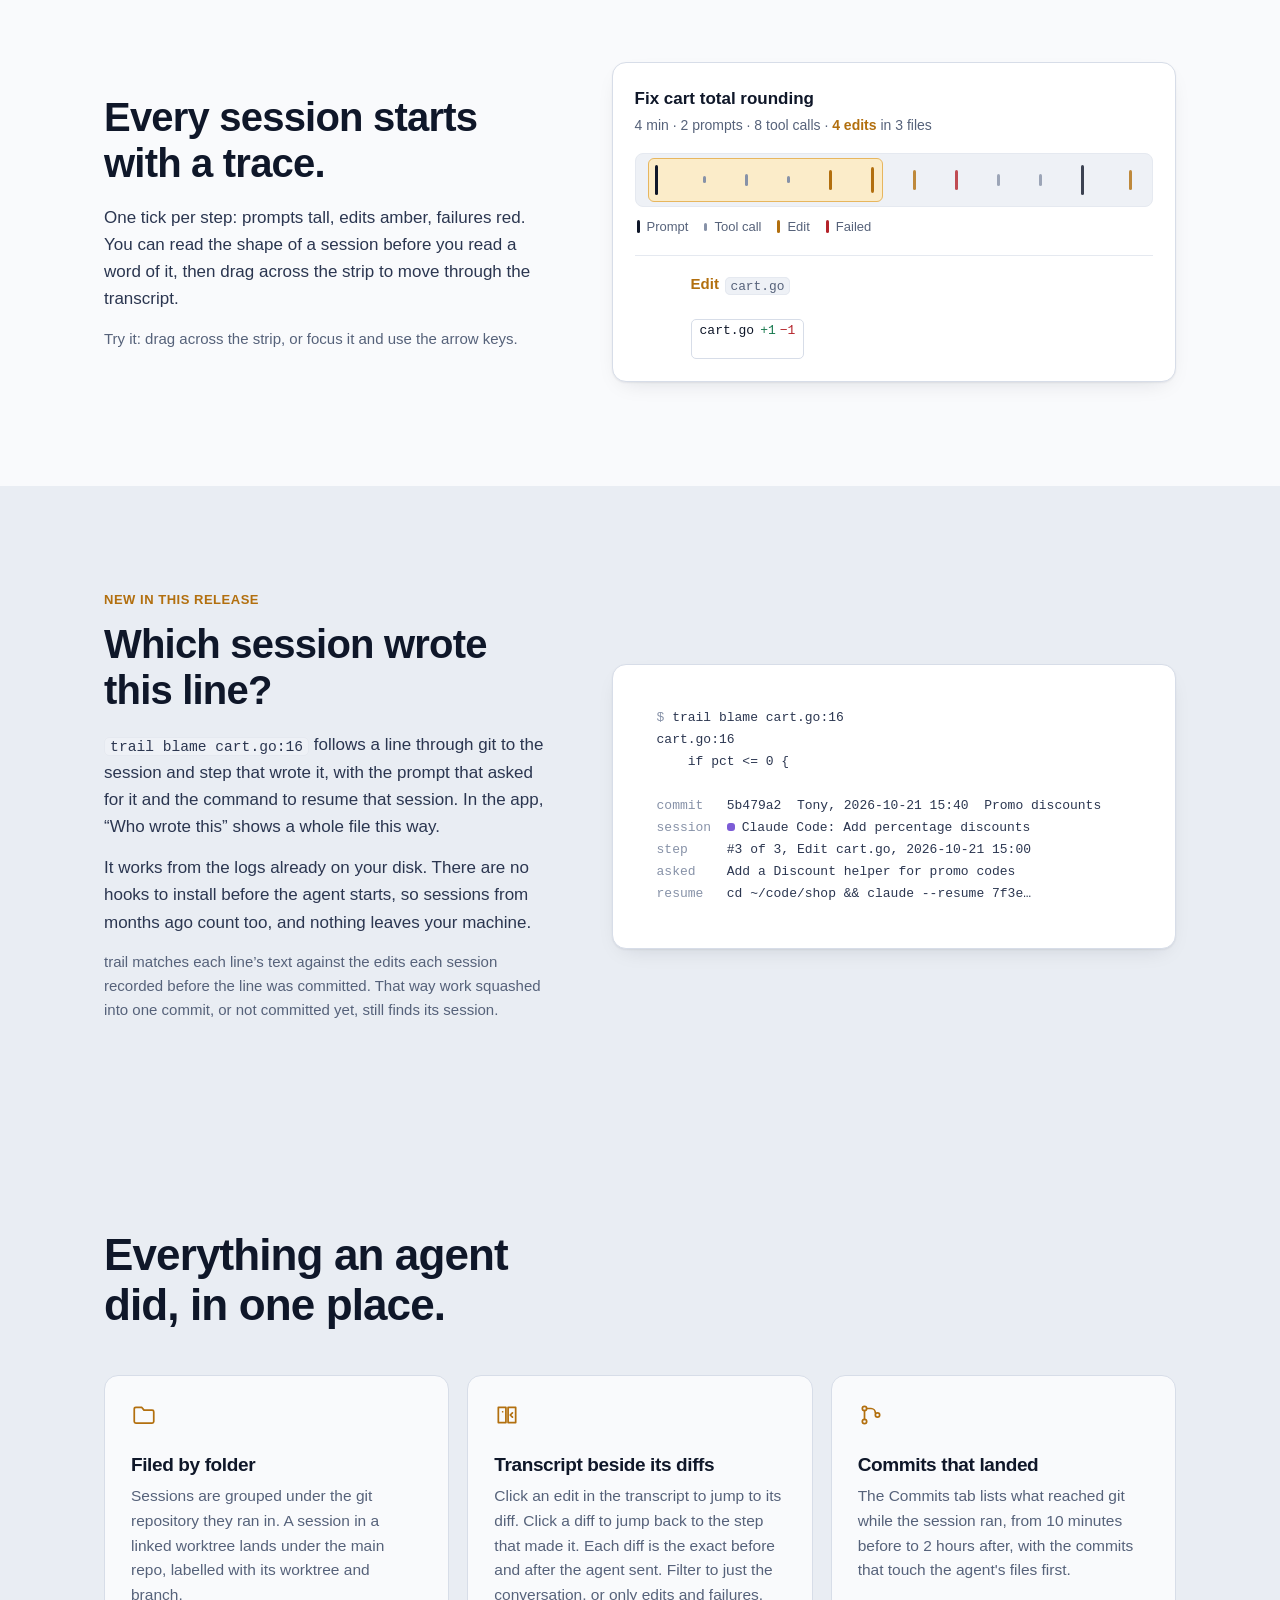
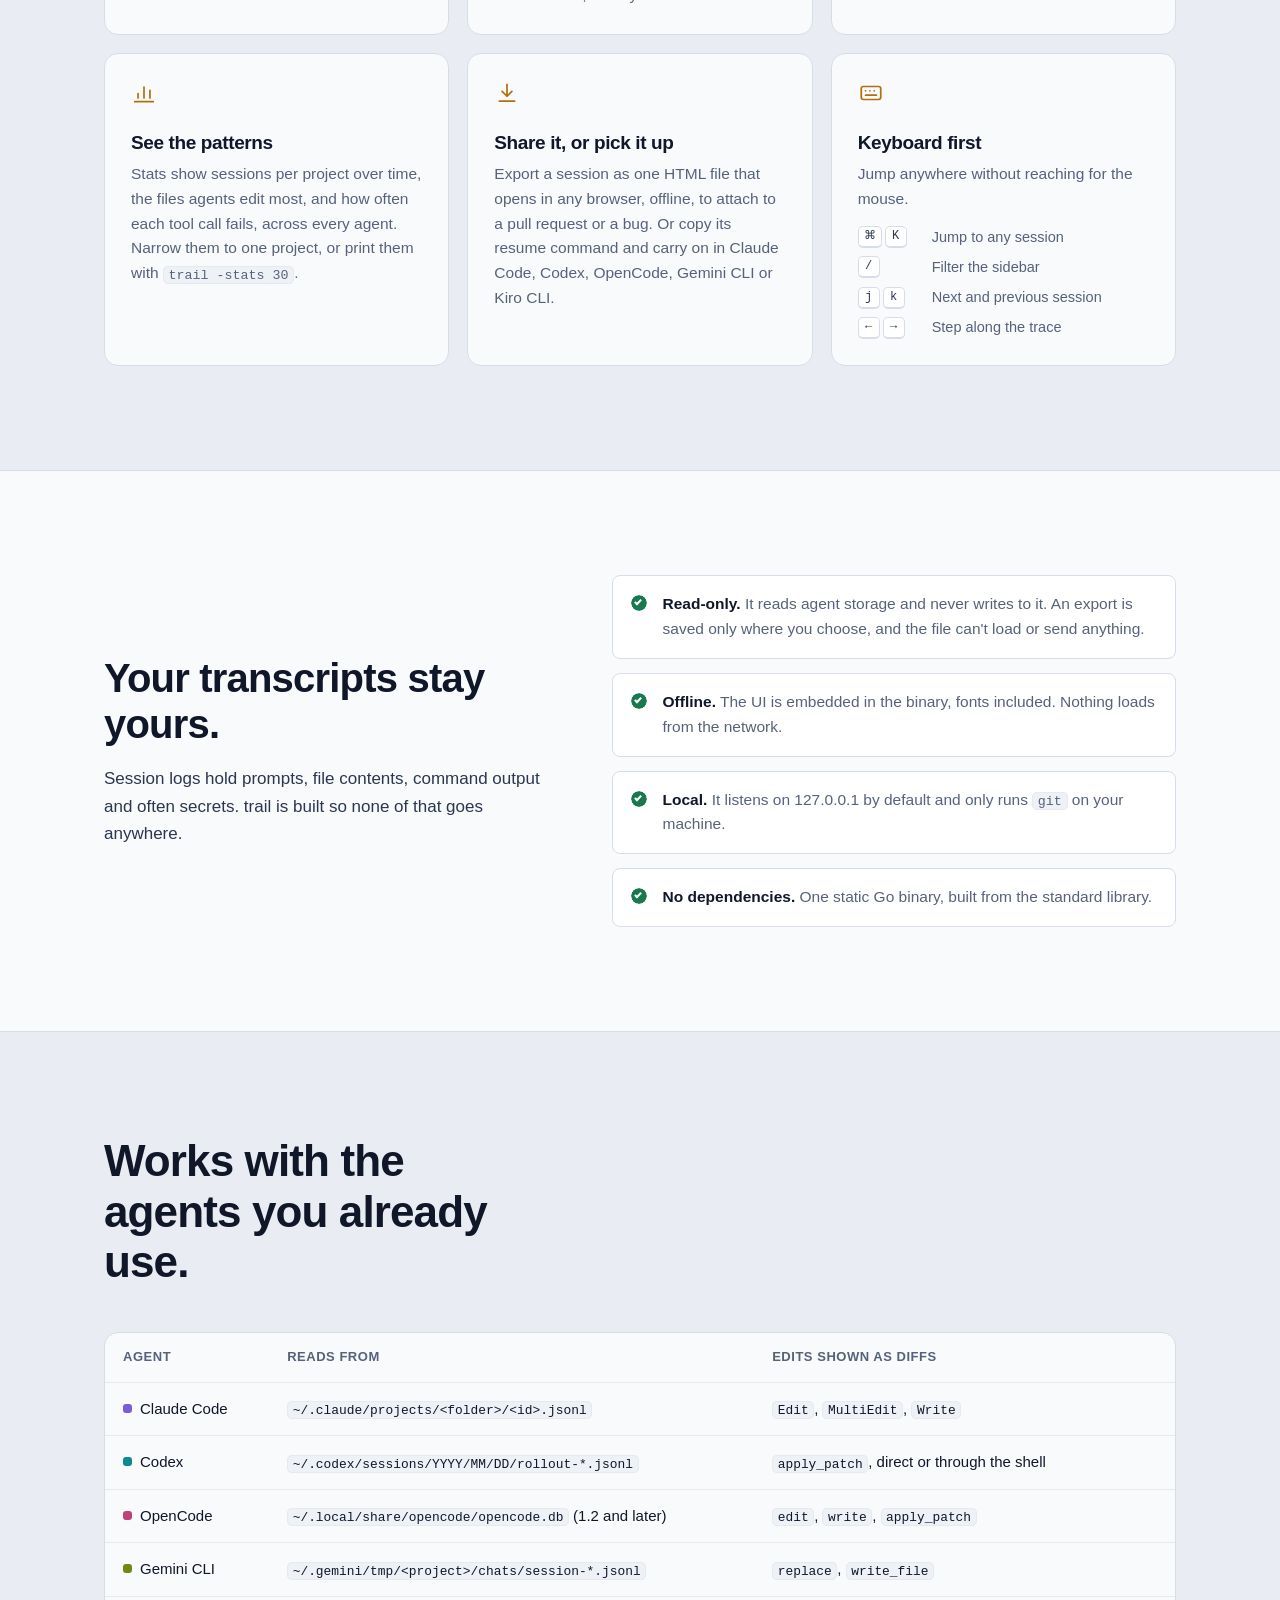
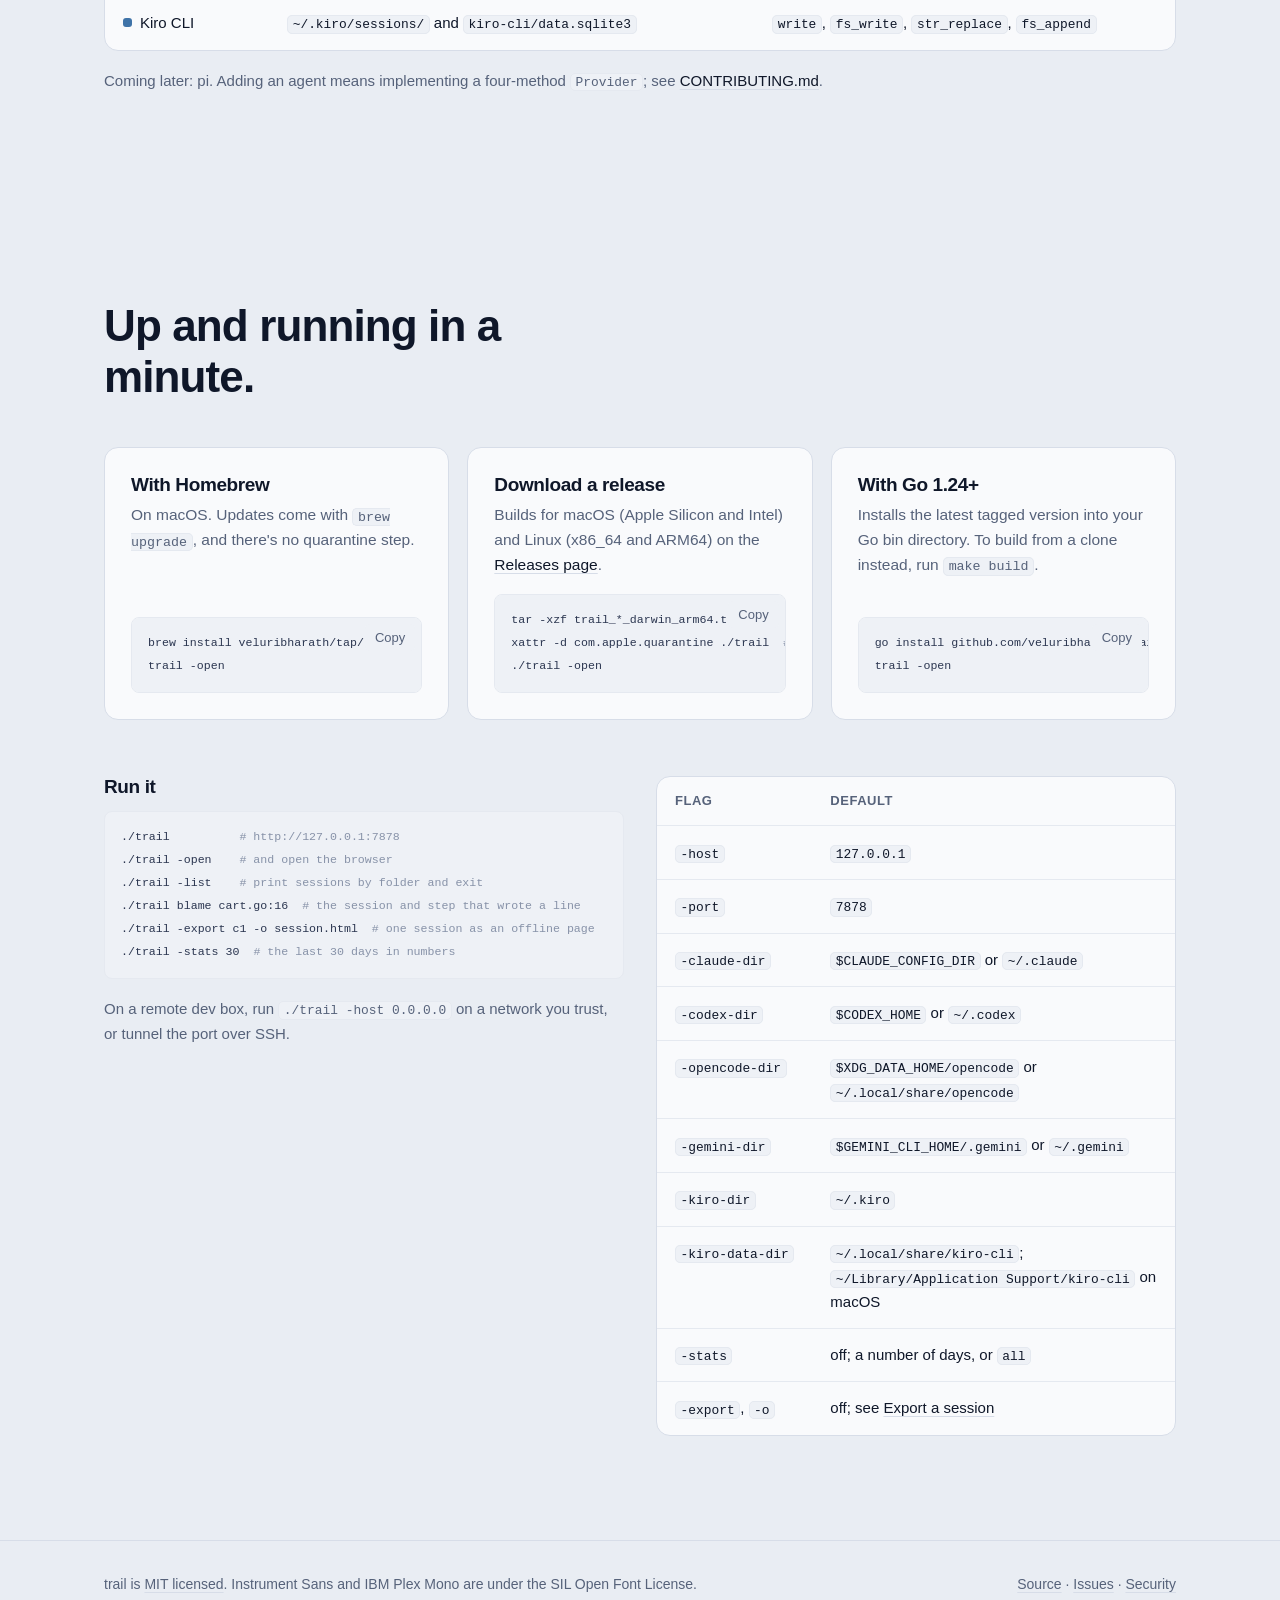
==== commit 7a645db9: "Merge main (stats view, parser fuzzing) into blame Co-Authored-By: Claude Opus 5.5 (1M context) <nor" ====
--- a/site/index.html
+++ b/site/index.html
@@ -25,6 +25,7 @@
       <span>trail</span>
     </a>
     <nav class="top-nav" aria-label="Sections">
+      <a href="#blame">Blame</a>
       <a href="#features">Features</a>
       <a href="#agents">Agents</a>
       <a href="#install">Install</a>
@@ -82,6 +83,29 @@
     </div>
   </section>
 
+  <section id="blame" class="blame-demo" aria-labelledby="blame-h">
+    <div class="wrap split">
+      <div>
+        <p class="kicker">New in this release</p>
+        <h2 id="blame-h">Which session wrote this line?</h2>
+        <p><code>trail blame cart.go:16</code> follows a line through git to the session and step that wrote it, with the prompt that asked for it and the command to resume that session. In the app, “Who wrote this” shows a whole file this way.</p>
+        <p>It works from the logs already on your disk. There are no hooks to install before the agent starts, so sessions from months ago count too, and nothing leaves your machine.</p>
+        <p class="hint">trail matches each line’s text against the edits each session recorded before the line was committed. That way work squashed into one commit, or not committed yet, still finds its session.</p>
+      </div>
+      <div class="demo blame-box" aria-label="Example: trail blame output">
+<pre><code><span class="c">$</span> trail blame cart.go:16
+cart.go:16
+    if pct &lt;= 0 {
+
+<span class="k">commit </span>  5b479a2  Tony, 2026-10-21 15:40  Promo discounts
+<span class="k">session</span>  <span class="dot claude"></span>Claude Code: Add percentage discounts
+<span class="k">step   </span>  #3 of 3, Edit cart.go, 2026-10-21 15:00
+<span class="k">asked  </span>  Add a Discount helper for promo codes
+<span class="k">resume </span>  cd ~/code/shop &amp;&amp; claude --resume 7f3e…</code></pre>
+      </div>
+    </div>
+  </section>
+
   <section id="features" class="features" aria-labelledby="feat-h">
     <div class="wrap">
       <h2 id="feat-h" class="section-title">Everything an agent did, in one place.</h2>
@@ -94,17 +118,17 @@
         <article class="card">
           <svg viewBox="0 0 24 24" aria-hidden="true"><path d="M4 5h7v14H4zM13 5h7v14h-7zM8 9h-.01M17 10l-2 2 2 2"/></svg>
           <h3>Transcript beside its diffs</h3>
-          <p>Click an edit in the transcript to jump to its diff. Click a diff to jump back to the step that made it. Each diff is the exact before and after the agent sent, and the Commits tab shows what reached git while the session ran.</p>
+          <p>Click an edit in the transcript to jump to its diff. Click a diff to jump back to the step that made it. Each diff is the exact before and after the agent sent. Filter to just the conversation, or only edits and failures.</p>
+        </article>
+        <article class="card">
+          <svg viewBox="0 0 24 24" aria-hidden="true"><circle cx="6" cy="6" r="2"/><circle cx="6" cy="18" r="2"/><circle cx="18" cy="12" r="2"/><path d="M6 8v8M8 6h4a4 4 0 0 1 4 4v0"/></svg>
+          <h3>Commits that landed</h3>
+          <p>The Commits tab lists what reached git while the session ran, from 10 minutes before to 2 hours after, with the commits that touch the agent's files first.</p>
         </article>
         <article class="card">
           <svg viewBox="0 0 24 24" aria-hidden="true"><path d="M3.5 20h17M6.5 16.5v-4M12 16.5V6.5M17.5 16.5v-7"/></svg>
           <h3>See the patterns</h3>
           <p>Stats show sessions per project over time, the files agents edit most, and how often each tool call fails, across every agent. Narrow them to one project, or print them with <code>trail -stats 30</code>.</p>
-        </article>
-        <article class="card">
-          <svg viewBox="0 0 24 24" aria-hidden="true"><rect x="3.5" y="4.5" width="7" height="15" rx="1.5"/><rect x="13.5" y="4.5" width="7" height="15" rx="1.5"/><path d="M6 9h2M6 12h2M16 9h2M16 12h2M16 15h2"/></svg>
-          <h3>Compare two sessions</h3>
-          <p>Two agents on the same task, or one before and after a prompt change, side by side: time, steps, failures, tokens and cost, both traces, and each one's edits to the files they share.</p>
         </article>
         <article class="card">
           <svg viewBox="0 0 24 24" aria-hidden="true"><path d="M12 4v11M7.5 10.5 12 15l4.5-4.5M5 19.5h14"/></svg>
@@ -195,9 +219,9 @@
           <pre><code>./trail          <span class="c"># http://127.0.0.1:7878</span>
 ./trail -open    <span class="c"># and open the browser</span>
 ./trail -list    <span class="c"># print sessions by folder and exit</span>
+./trail blame cart.go:16  <span class="c"># the session and step that wrote a line</span>
 ./trail -export c1 -o session.html  <span class="c"># one session as an offline page</span>
-./trail -stats 30  <span class="c"># the last 30 days in numbers</span>
-./trail -compare c1 c2  <span class="c"># two sessions side by side</span></code></pre>
+./trail -stats 30  <span class="c"># the last 30 days in numbers</span></code></pre>
           <p class="note">On a remote dev box, run <code>./trail -host 0.0.0.0</code> on a network you trust, or tunnel the port over SSH.</p>
         </div>
         <div class="table-scroll">
@@ -213,7 +237,6 @@
               <tr><td><code>-kiro-dir</code></td><td><code>~/.kiro</code></td></tr>
               <tr><td><code>-kiro-data-dir</code></td><td><code>~/.local/share/kiro-cli</code>; <code>~/Library/Application Support/kiro-cli</code> on macOS</td></tr>
               <tr><td><code>-stats</code></td><td>off; a number of days, or <code>all</code></td></tr>
-              <tr><td><code>-compare</code></td><td>off; two session ids, see <a href="https://github.com/veluribharath/trail#compare-two-sessions">Compare two sessions</a></td></tr>
               <tr><td><code>-export</code>, <code>-o</code></td><td>off; see <a href="https://github.com/veluribharath/trail#export-a-session">Export a session</a></td></tr>
             </tbody>
           </table>
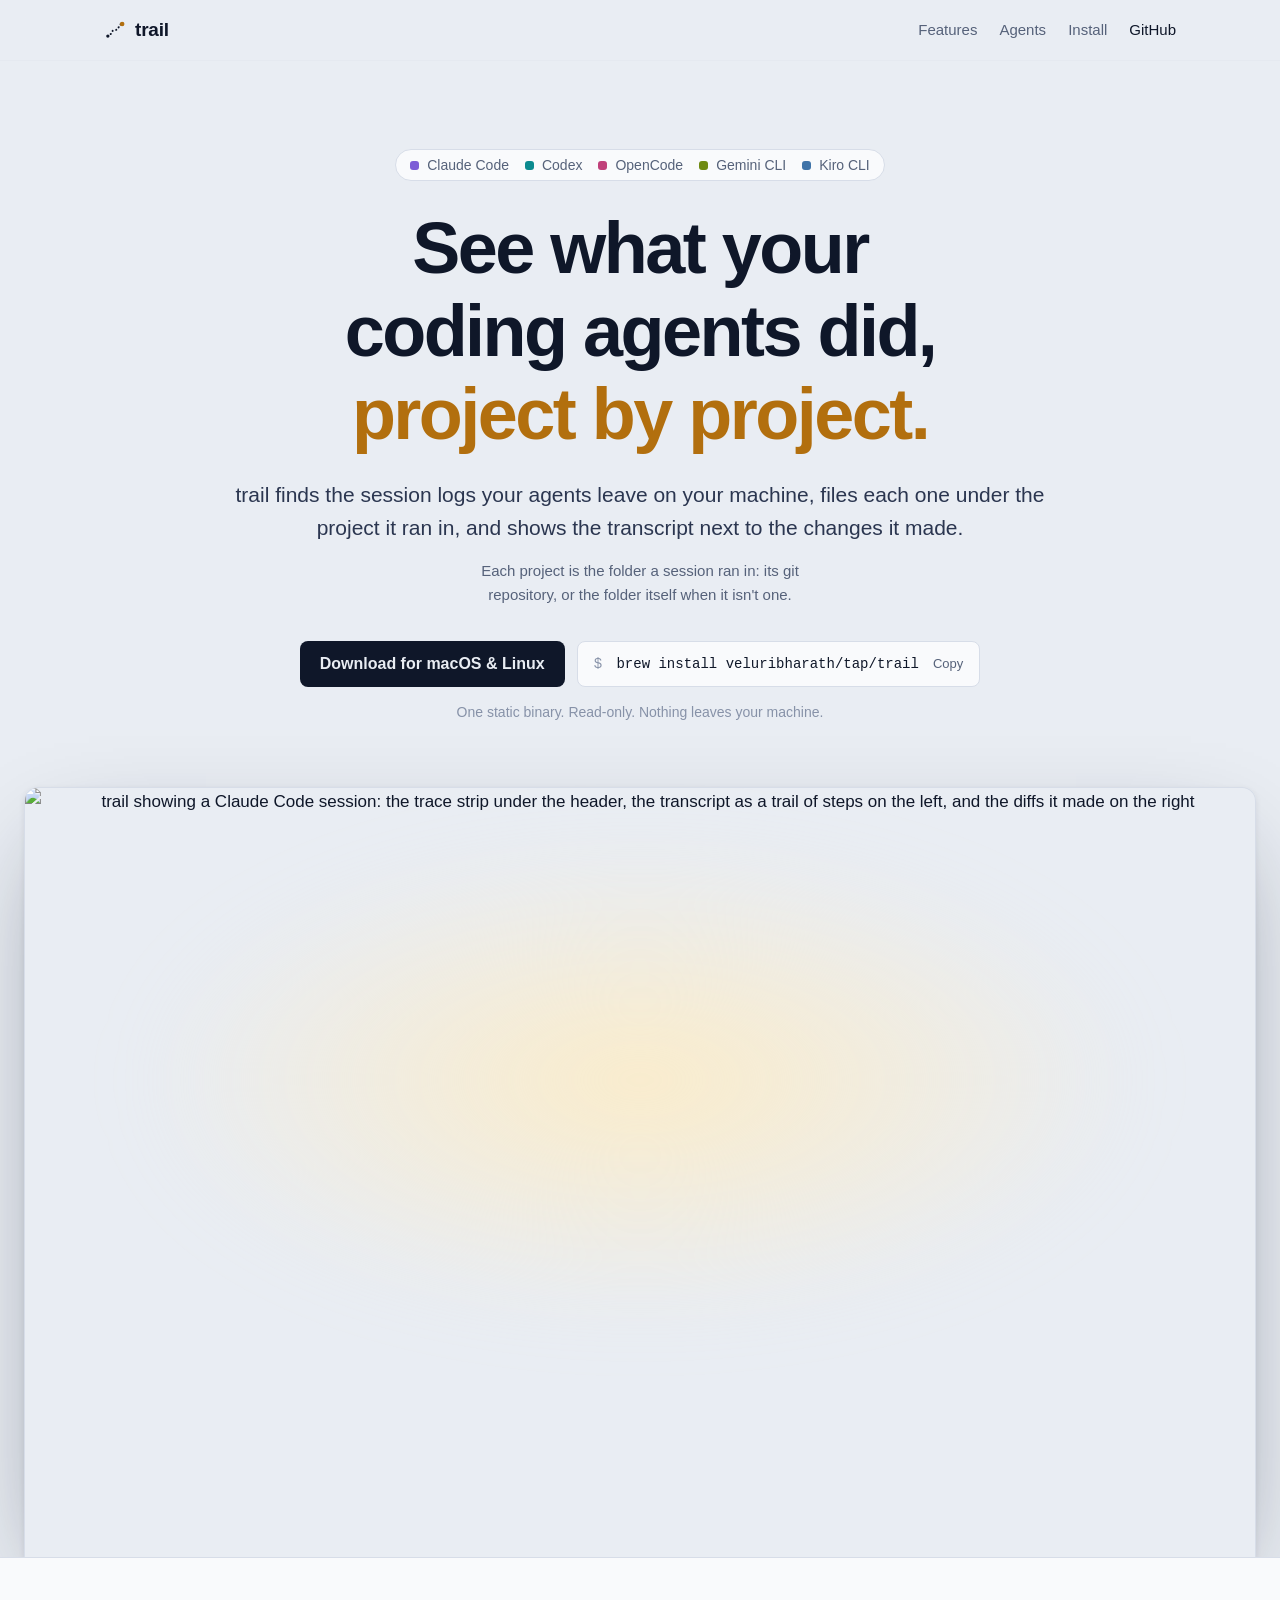
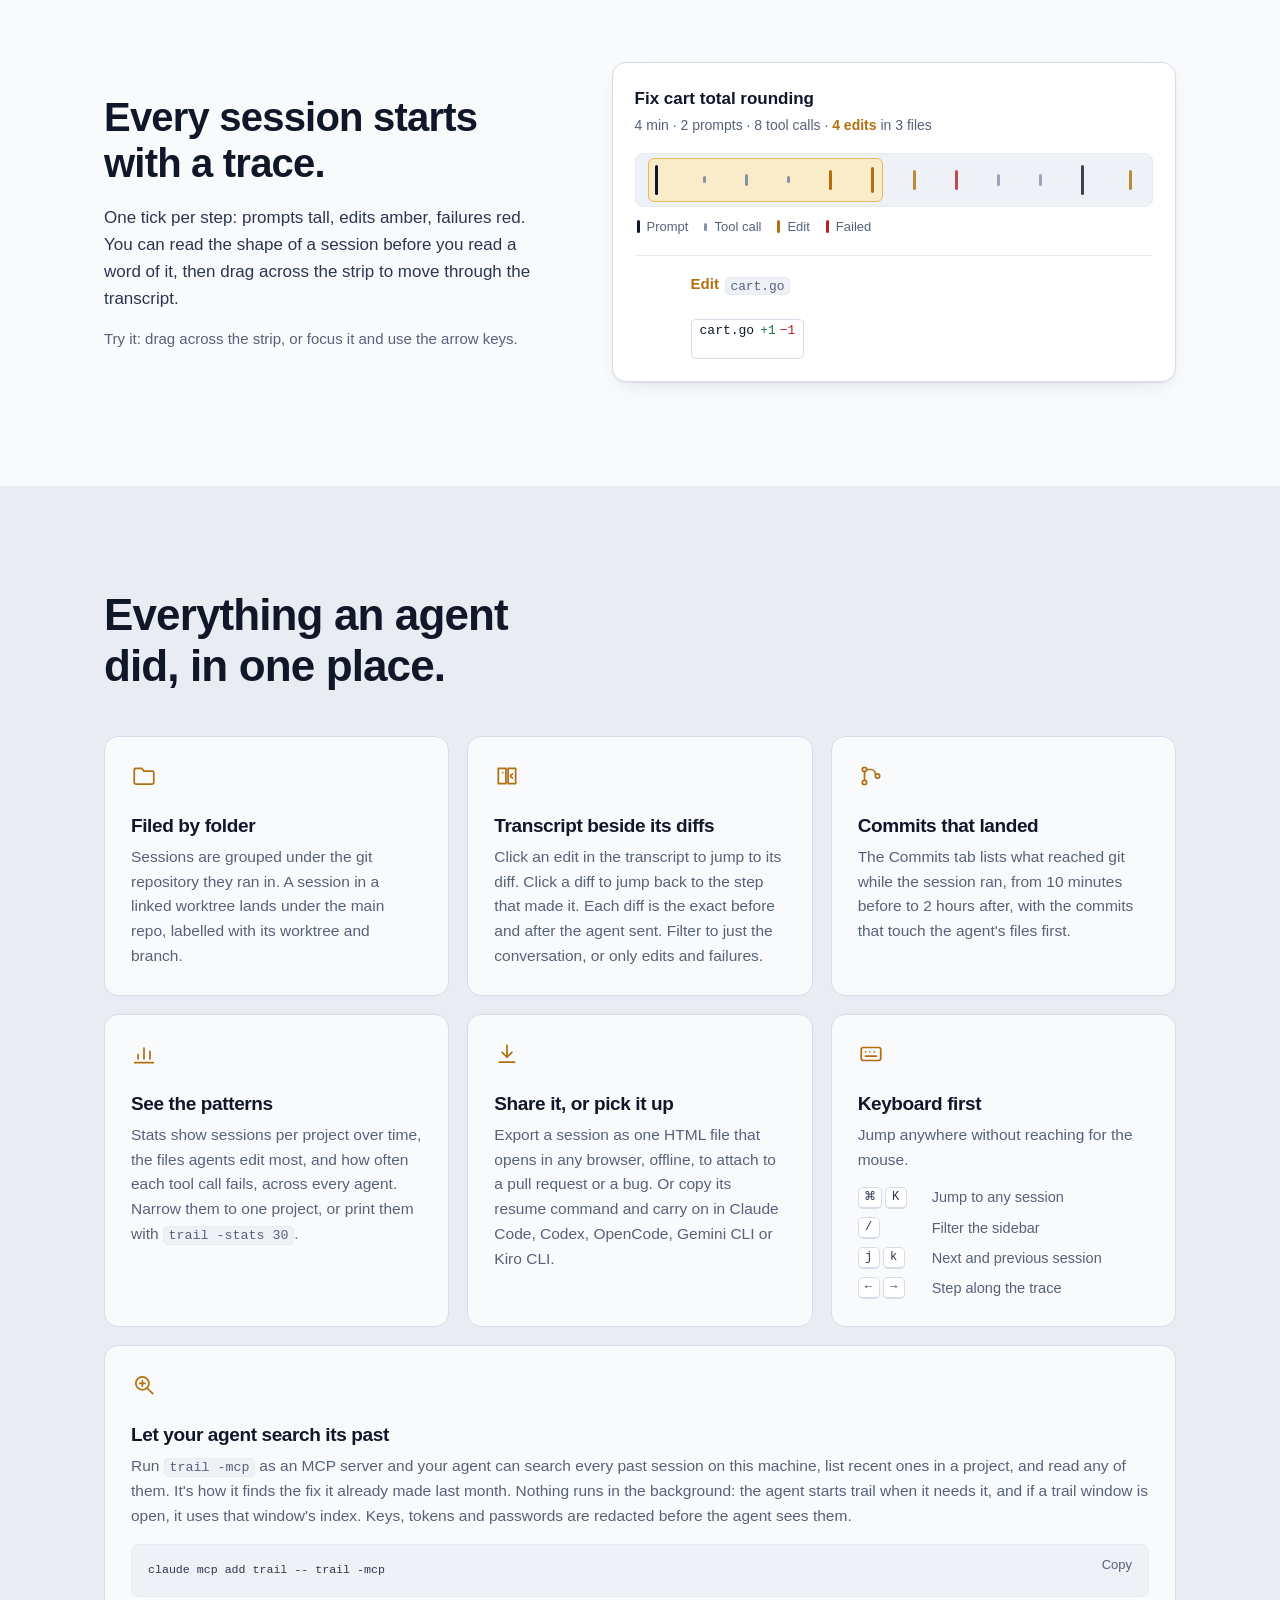
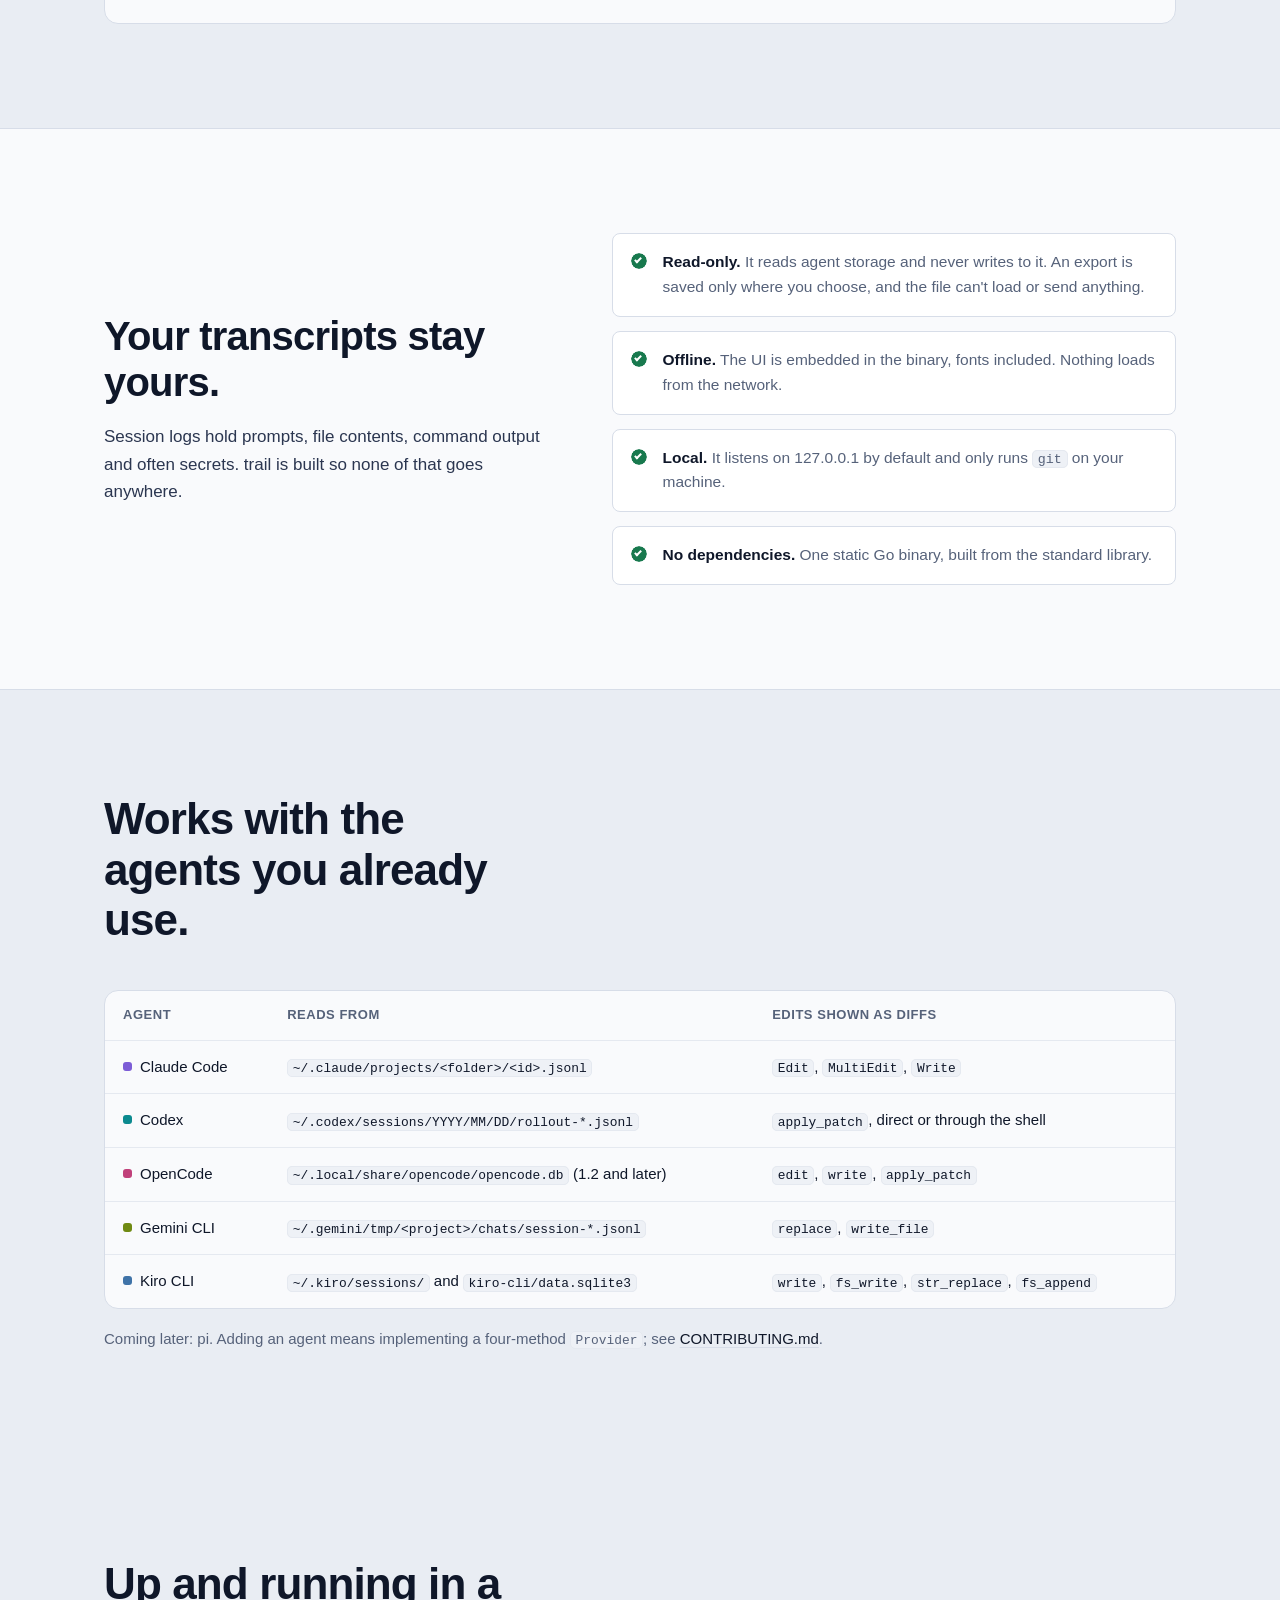
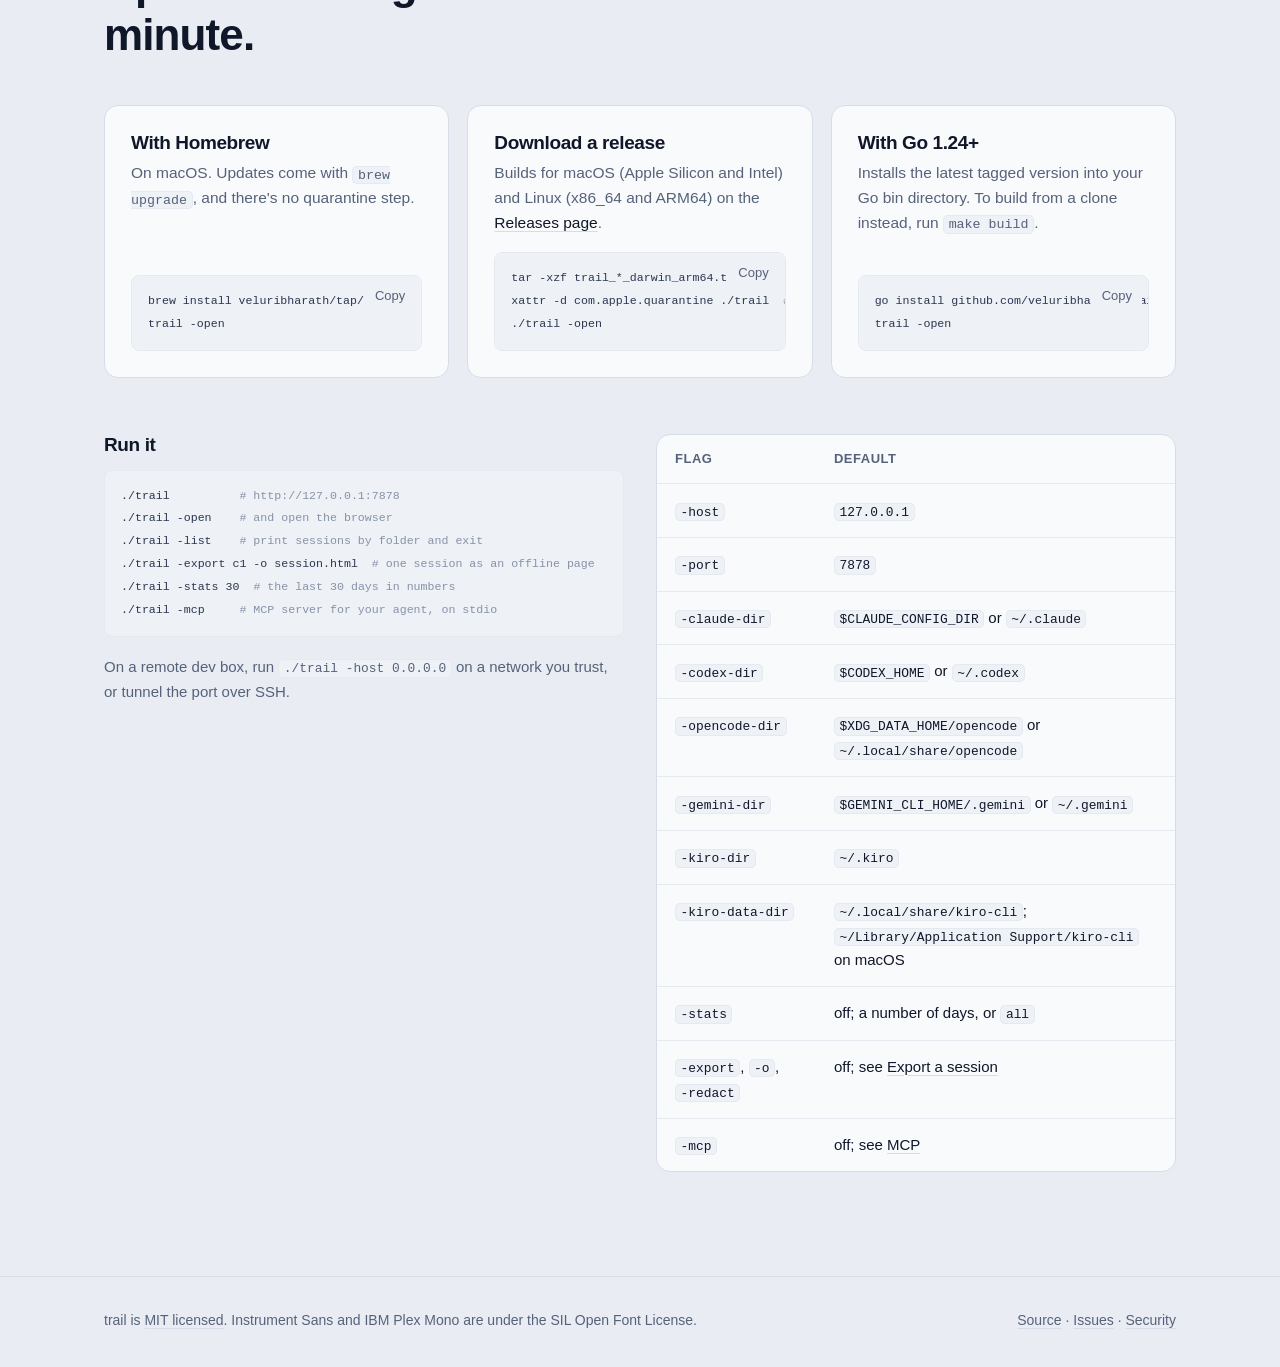
==== commit dab02adb: "Merge pull request #13 from veluribharath/claude/project-thread-ouz3ku Add trail -mcp so agents can " ====
--- a/site/index.html
+++ b/site/index.html
@@ -25,7 +25,6 @@
       <span>trail</span>
     </a>
     <nav class="top-nav" aria-label="Sections">
-      <a href="#blame">Blame</a>
       <a href="#features">Features</a>
       <a href="#agents">Agents</a>
       <a href="#install">Install</a>
@@ -83,29 +82,6 @@
     </div>
   </section>
 
-  <section id="blame" class="blame-demo" aria-labelledby="blame-h">
-    <div class="wrap split">
-      <div>
-        <p class="kicker">New in this release</p>
-        <h2 id="blame-h">Which session wrote this line?</h2>
-        <p><code>trail blame cart.go:16</code> follows a line through git to the session and step that wrote it, with the prompt that asked for it and the command to resume that session. In the app, “Who wrote this” shows a whole file this way.</p>
-        <p>It works from the logs already on your disk. There are no hooks to install before the agent starts, so sessions from months ago count too, and nothing leaves your machine.</p>
-        <p class="hint">trail matches each line’s text against the edits each session recorded before the line was committed. That way work squashed into one commit, or not committed yet, still finds its session.</p>
-      </div>
-      <div class="demo blame-box" aria-label="Example: trail blame output">
-<pre><code><span class="c">$</span> trail blame cart.go:16
-cart.go:16
-    if pct &lt;= 0 {
-
-<span class="k">commit </span>  5b479a2  Tony, 2026-10-21 15:40  Promo discounts
-<span class="k">session</span>  <span class="dot claude"></span>Claude Code: Add percentage discounts
-<span class="k">step   </span>  #3 of 3, Edit cart.go, 2026-10-21 15:00
-<span class="k">asked  </span>  Add a Discount helper for promo codes
-<span class="k">resume </span>  cd ~/code/shop &amp;&amp; claude --resume 7f3e…</code></pre>
-      </div>
-    </div>
-  </section>
-
   <section id="features" class="features" aria-labelledby="feat-h">
     <div class="wrap">
       <h2 id="feat-h" class="section-title">Everything an agent did, in one place.</h2>
@@ -145,6 +121,12 @@
             <div><dt><kbd>j</kbd><kbd>k</kbd></dt><dd>Next and previous session</dd></div>
             <div><dt><kbd>←</kbd><kbd>→</kbd></dt><dd>Step along the trace</dd></div>
           </dl>
+        </article>
+        <article class="card wide">
+          <svg viewBox="0 0 24 24" aria-hidden="true"><circle cx="10.5" cy="10.5" r="6"/><path d="M15 15l5 5M8 10.5h5M10.5 8v5"/></svg>
+          <h3>Let your agent search its past</h3>
+          <p>Run <code>trail -mcp</code> as an MCP server and your agent can search every past session on this machine, list recent ones in a project, and read any of them. It's how it finds the fix it already made last month. Nothing runs in the background: the agent starts trail when it needs it, and if a trail window is open, it uses that window's index. Keys, tokens and passwords are redacted before the agent sees them.</p>
+          <pre data-copy="claude mcp add trail -- trail -mcp"><code>claude mcp add trail -- trail -mcp</code><button class="copy" type="button" aria-label="Copy">Copy</button></pre>
         </article>
       </div>
     </div>
@@ -219,9 +201,9 @@
           <pre><code>./trail          <span class="c"># http://127.0.0.1:7878</span>
 ./trail -open    <span class="c"># and open the browser</span>
 ./trail -list    <span class="c"># print sessions by folder and exit</span>
-./trail blame cart.go:16  <span class="c"># the session and step that wrote a line</span>
 ./trail -export c1 -o session.html  <span class="c"># one session as an offline page</span>
-./trail -stats 30  <span class="c"># the last 30 days in numbers</span></code></pre>
+./trail -stats 30  <span class="c"># the last 30 days in numbers</span>
+./trail -mcp     <span class="c"># MCP server for your agent, on stdio</span></code></pre>
           <p class="note">On a remote dev box, run <code>./trail -host 0.0.0.0</code> on a network you trust, or tunnel the port over SSH.</p>
         </div>
         <div class="table-scroll">
@@ -237,7 +219,8 @@
               <tr><td><code>-kiro-dir</code></td><td><code>~/.kiro</code></td></tr>
               <tr><td><code>-kiro-data-dir</code></td><td><code>~/.local/share/kiro-cli</code>; <code>~/Library/Application Support/kiro-cli</code> on macOS</td></tr>
               <tr><td><code>-stats</code></td><td>off; a number of days, or <code>all</code></td></tr>
-              <tr><td><code>-export</code>, <code>-o</code></td><td>off; see <a href="https://github.com/veluribharath/trail#export-a-session">Export a session</a></td></tr>
+              <tr><td><code>-export</code>, <code>-o</code>, <code>-redact</code></td><td>off; see <a href="https://github.com/veluribharath/trail#export-a-session">Export a session</a></td></tr>
+              <tr><td><code>-mcp</code></td><td>off; see <a href="https://github.com/veluribharath/trail#let-your-agent-search-past-sessions-mcp">MCP</a></td></tr>
             </tbody>
           </table>
         </div>
--- a/site/site.css
+++ b/site/site.css
@@ -153,12 +153,6 @@
 
 /* trace demo */
 .trace-demo { background: var(--surface); }
-.blame-demo .kicker { color: var(--blaze); font-size: 13px; font-weight: 600; letter-spacing: .04em; text-transform: uppercase; margin-bottom: 10px; }
-.blame-box { padding: 0; overflow: hidden; }
-.blame-box pre { margin: 0; padding: 20px 22px; background: none; border: 0; border-radius: 0; box-shadow: none; overflow-x: auto; font-size: 13px; line-height: 1.7; color: var(--ink-2); }
-.blame-box pre code { font-size: inherit; }
-.blame-box .c, .blame-box .k { color: var(--faint); }
-.blame-box .dot { width: 8px; height: 8px; margin-right: 7px; vertical-align: 0; }
 .demo { background: var(--raised); border: 1px solid var(--line); border-radius: var(--r-lg); padding: 22px; box-shadow: var(--shadow); }
 .demo-head { display: flex; flex-direction: column; gap: 2px; margin-bottom: 16px; }
 .demo-head .muted { font-size: 14px; }
@@ -197,6 +191,8 @@
 .card > svg { width: 26px; height: 26px; fill: none; stroke: var(--blaze); stroke-width: 1.6; stroke-linecap: round; stroke-linejoin: round; margin-bottom: 18px; }
 .card h3 { font-size: 19px; margin-bottom: 8px; }
 .card p { color: var(--muted); font-size: 15.5px; }
+.card.wide { grid-column: 1 / -1; }
+.card.wide pre { margin-top: 16px; padding-right: 64px; }
 .keys { margin: 14px 0 0; display: grid; gap: 7px; font-size: 14.5px; }
 .keys div { display: grid; grid-template-columns: 74px 1fr; align-items: center; }
 .keys dt { display: flex; gap: 3px; }
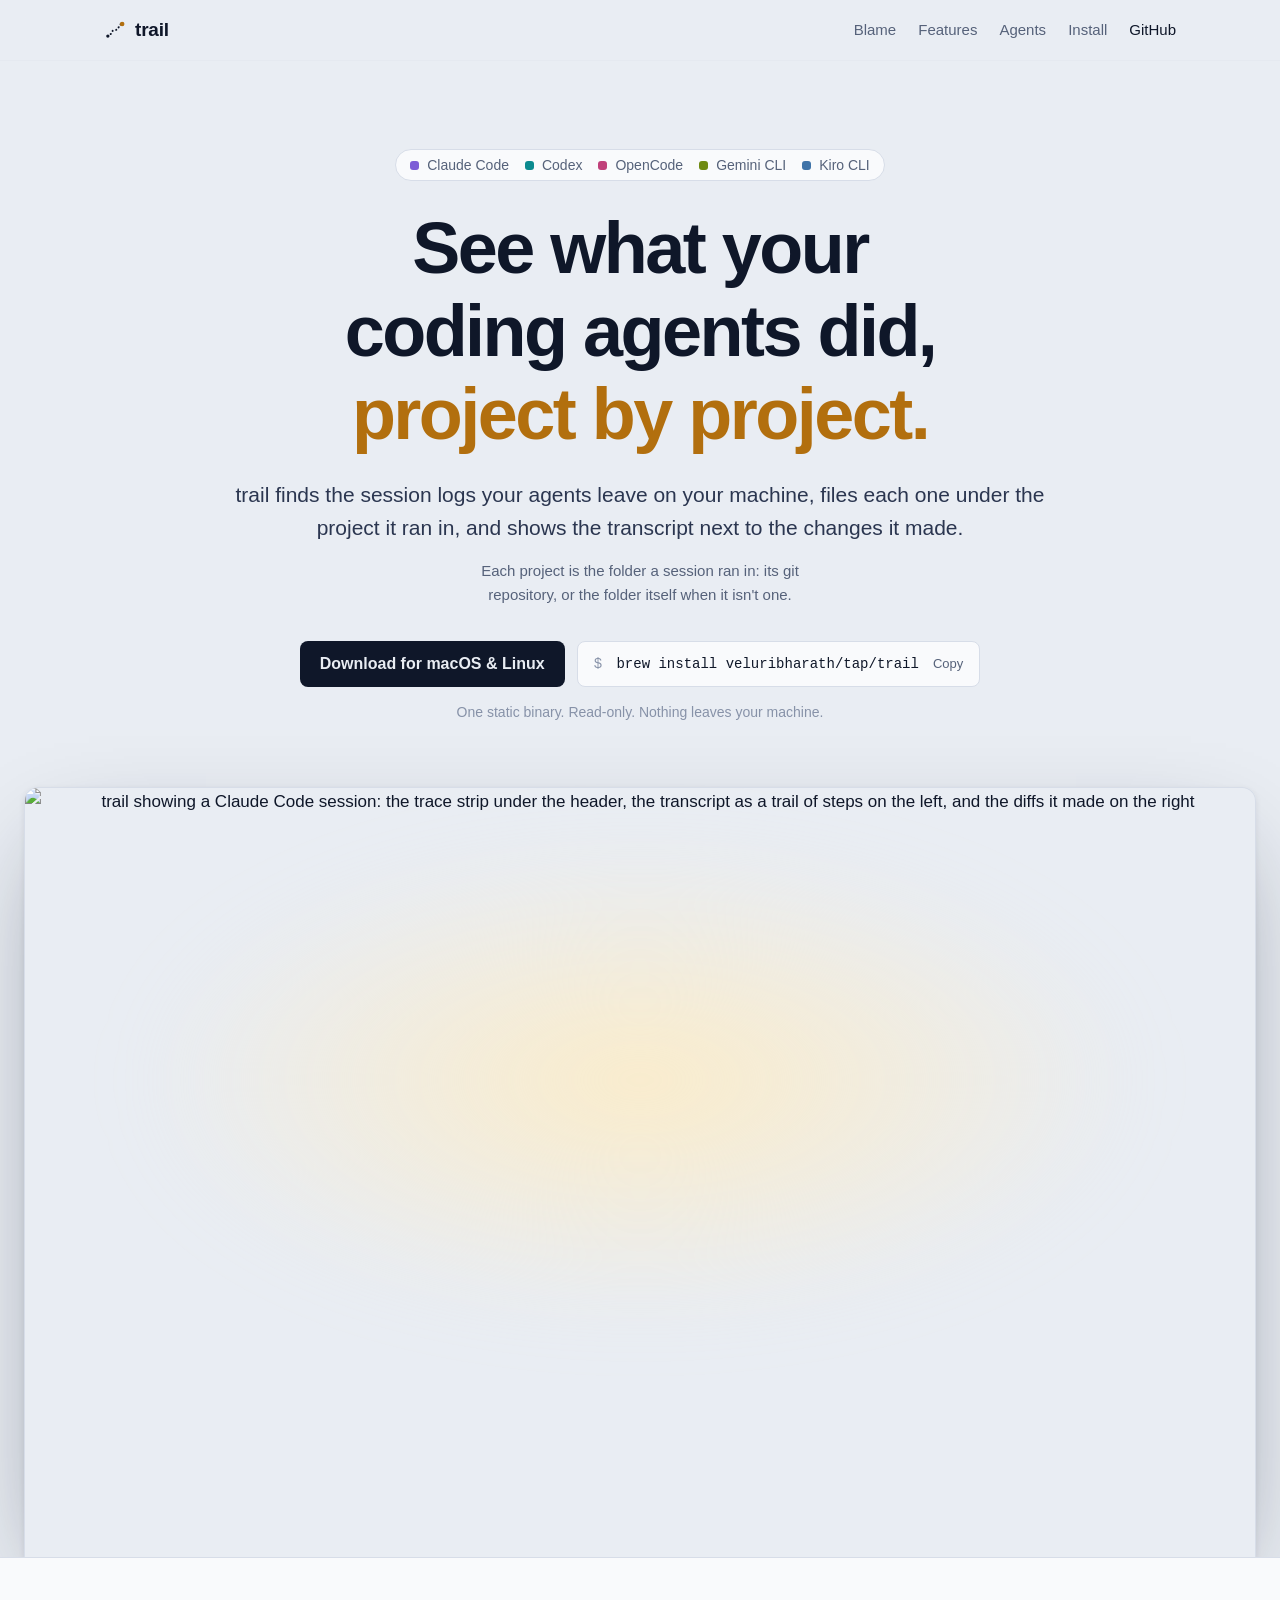
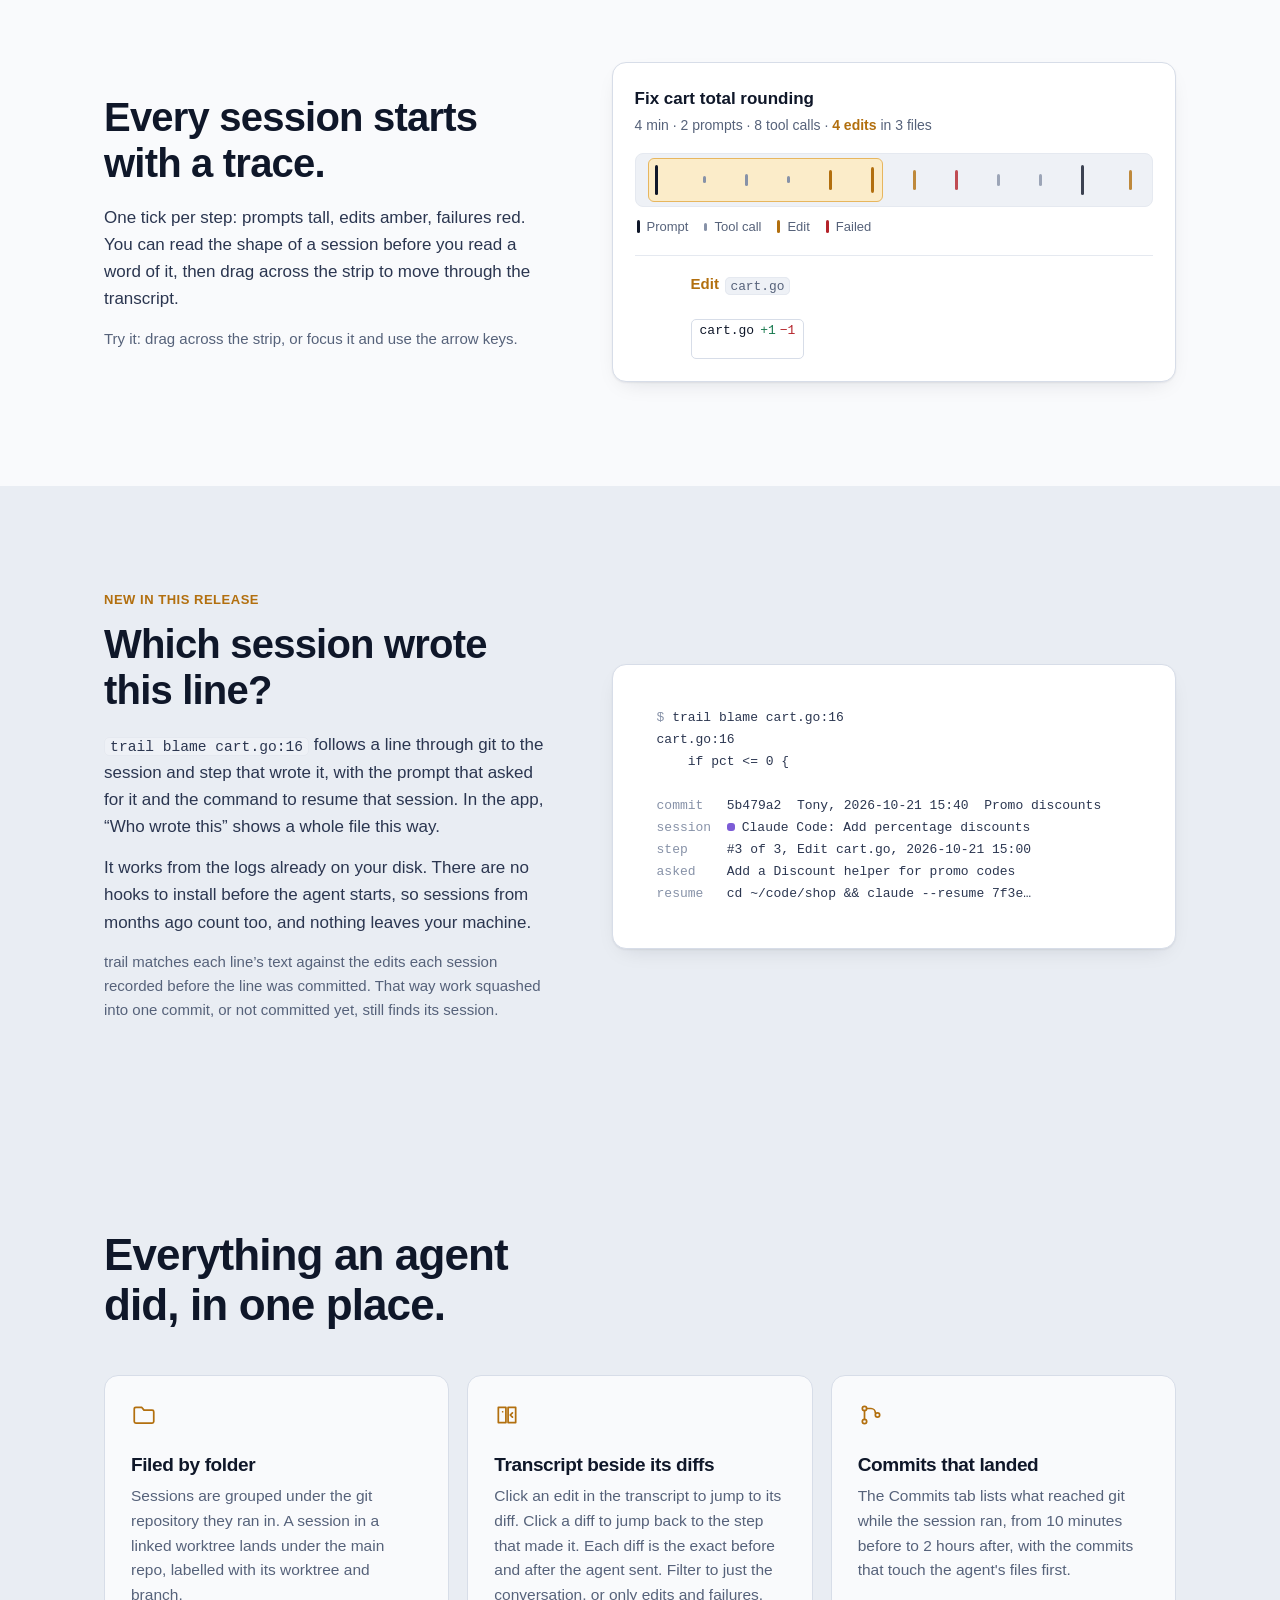
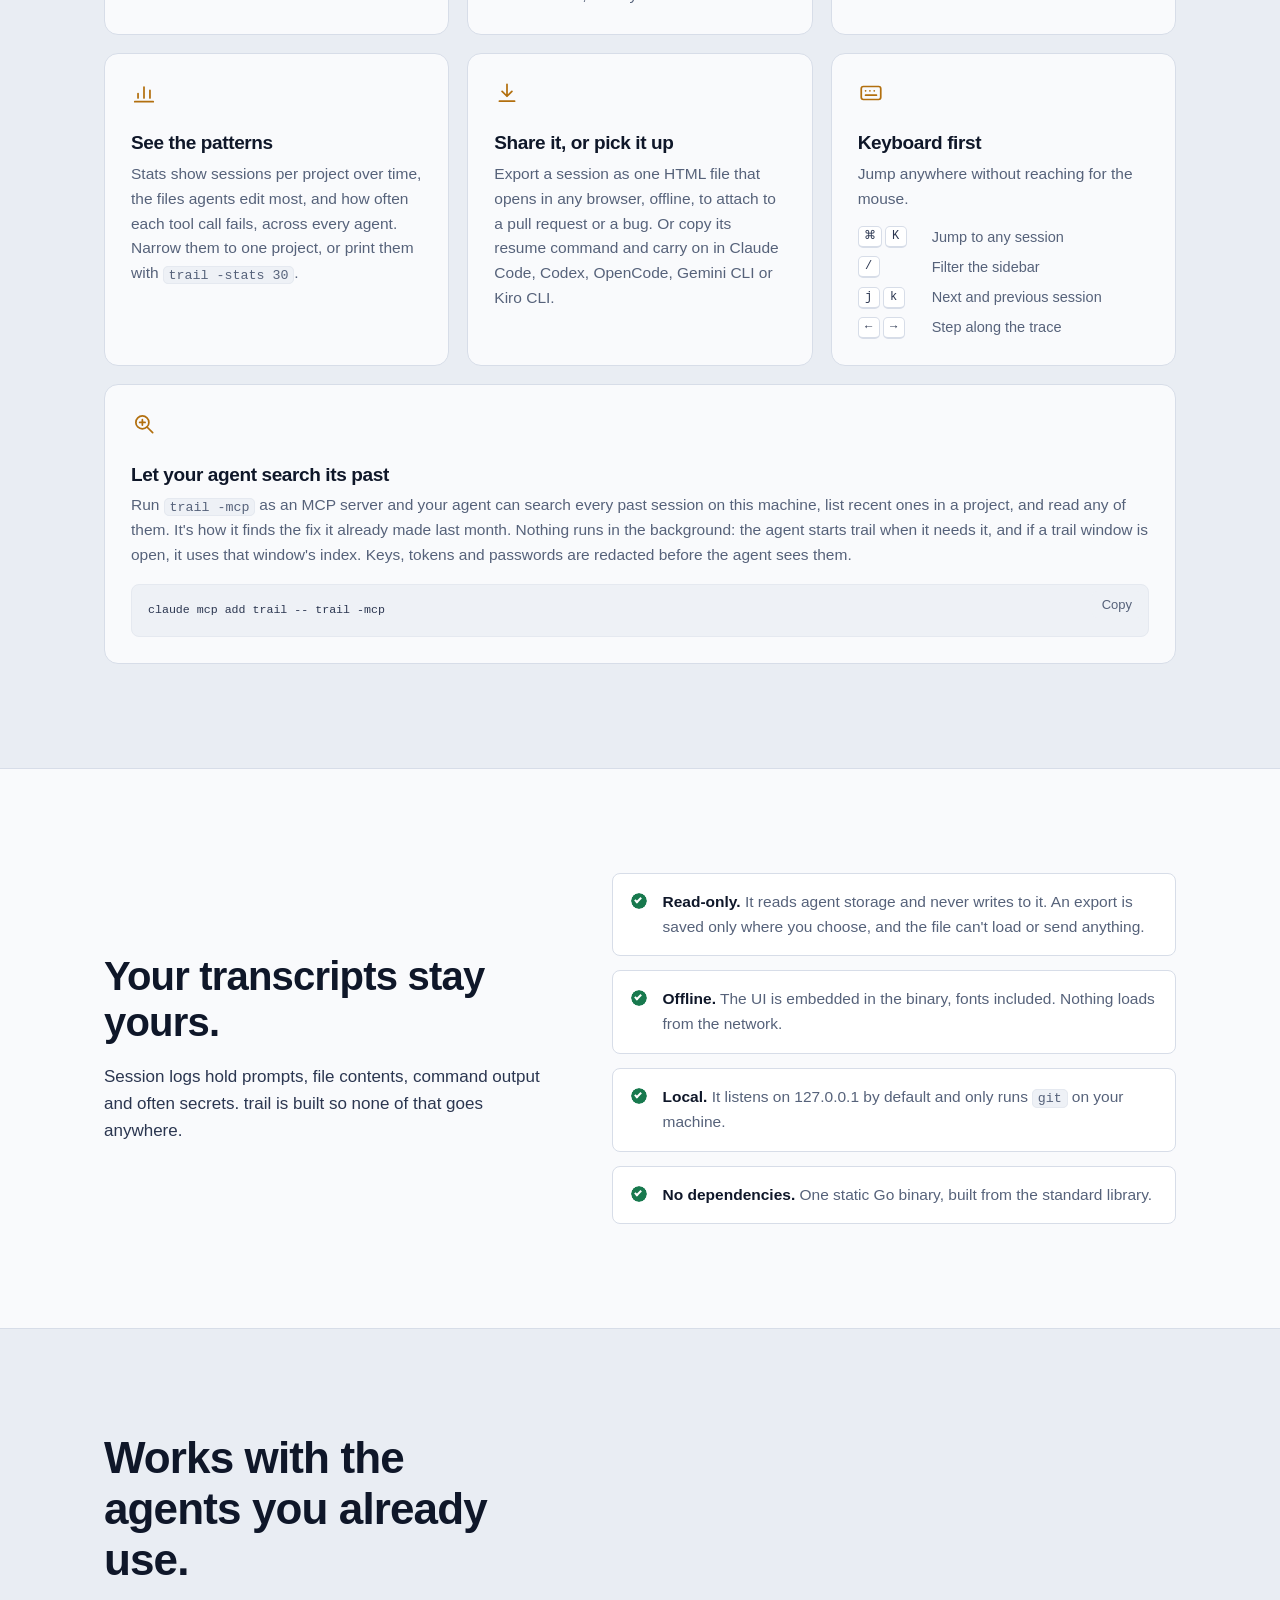
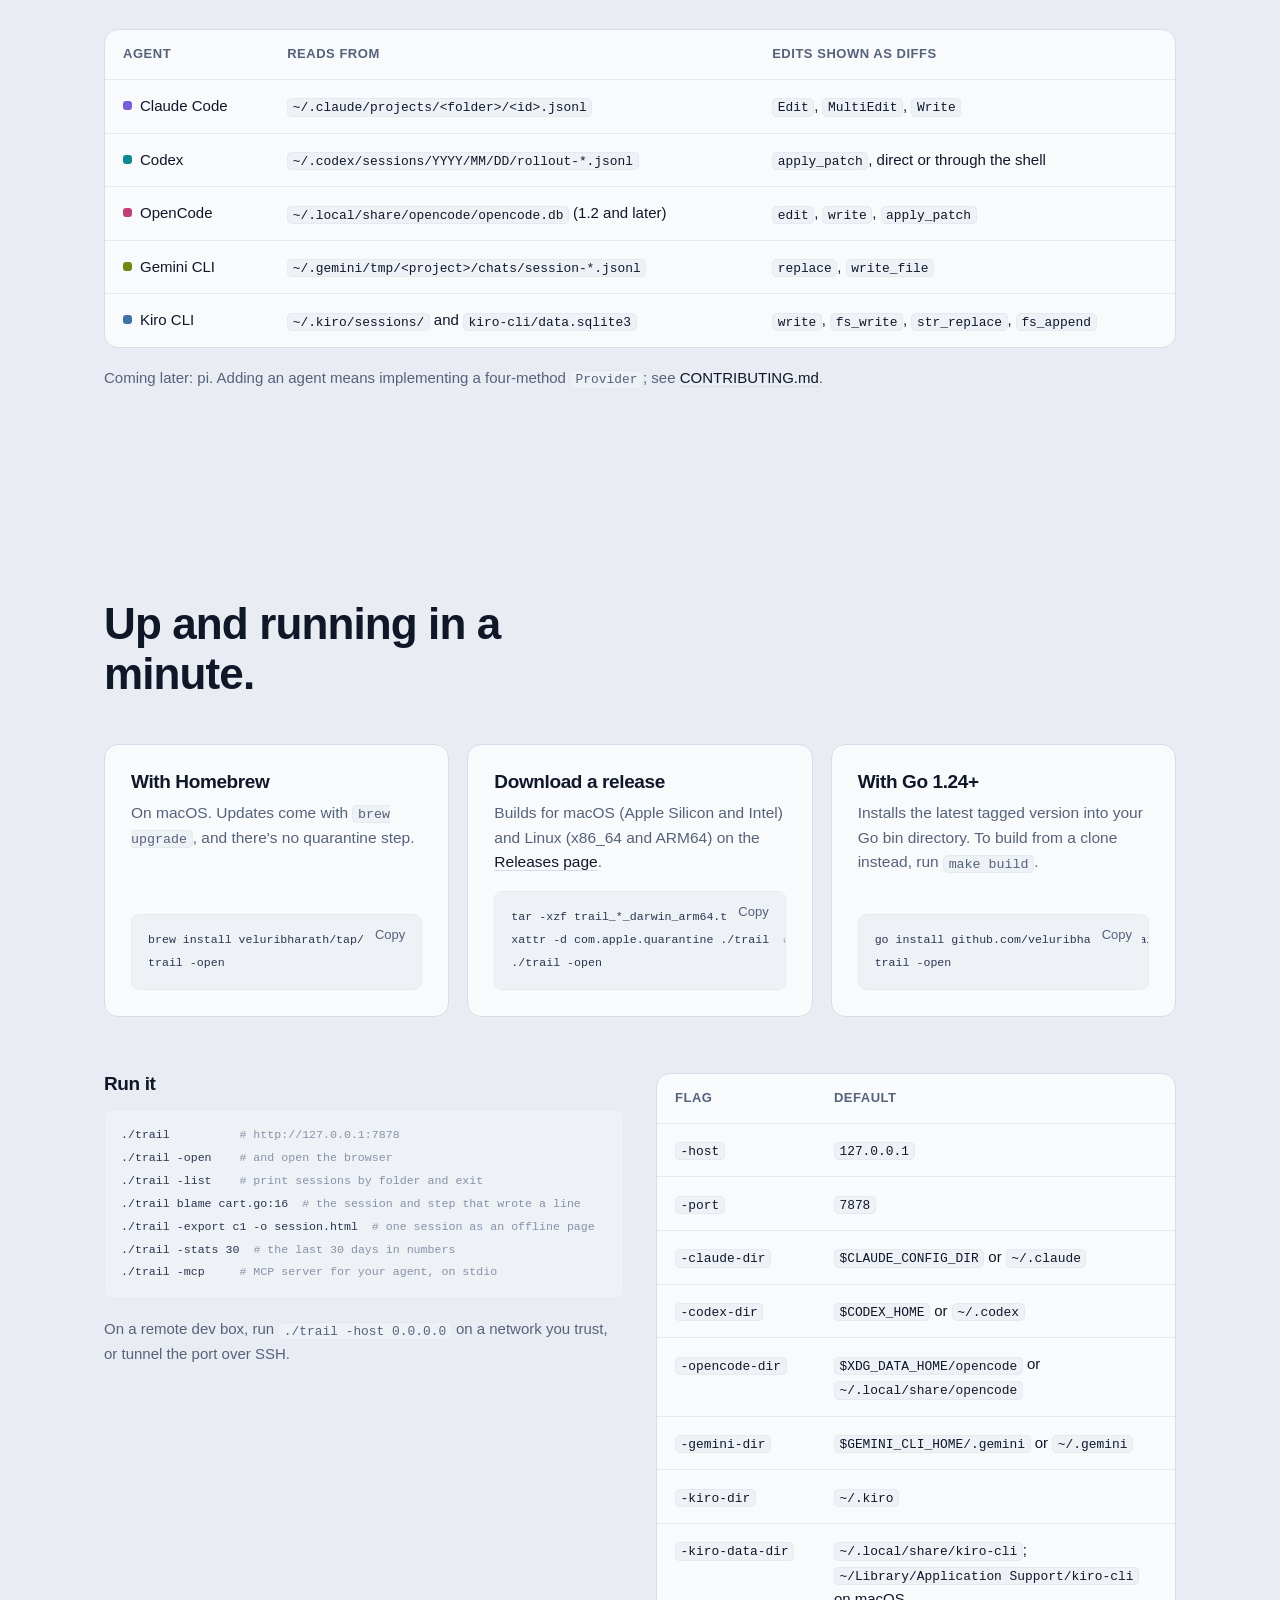
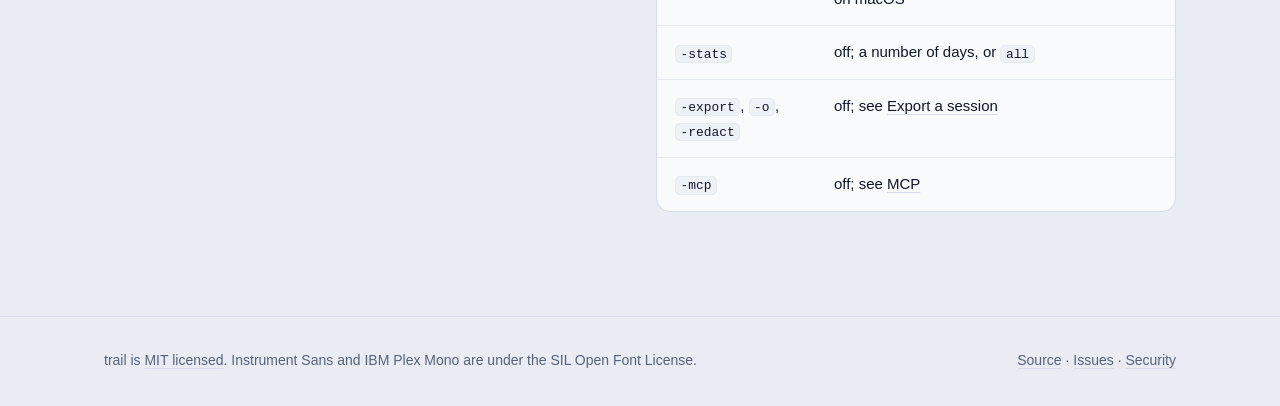
==== commit f9d74da1: "Merge main (MCP server) into blame" ====
--- a/site/index.html
+++ b/site/index.html
@@ -25,6 +25,7 @@
       <span>trail</span>
     </a>
     <nav class="top-nav" aria-label="Sections">
+      <a href="#blame">Blame</a>
       <a href="#features">Features</a>
       <a href="#agents">Agents</a>
       <a href="#install">Install</a>
@@ -82,6 +83,29 @@
     </div>
   </section>
 
+  <section id="blame" class="blame-demo" aria-labelledby="blame-h">
+    <div class="wrap split">
+      <div>
+        <p class="kicker">New in this release</p>
+        <h2 id="blame-h">Which session wrote this line?</h2>
+        <p><code>trail blame cart.go:16</code> follows a line through git to the session and step that wrote it, with the prompt that asked for it and the command to resume that session. In the app, “Who wrote this” shows a whole file this way.</p>
+        <p>It works from the logs already on your disk. There are no hooks to install before the agent starts, so sessions from months ago count too, and nothing leaves your machine.</p>
+        <p class="hint">trail matches each line’s text against the edits each session recorded before the line was committed. That way work squashed into one commit, or not committed yet, still finds its session.</p>
+      </div>
+      <div class="demo blame-box" aria-label="Example: trail blame output">
+<pre><code><span class="c">$</span> trail blame cart.go:16
+cart.go:16
+    if pct &lt;= 0 {
+
+<span class="k">commit </span>  5b479a2  Tony, 2026-10-21 15:40  Promo discounts
+<span class="k">session</span>  <span class="dot claude"></span>Claude Code: Add percentage discounts
+<span class="k">step   </span>  #3 of 3, Edit cart.go, 2026-10-21 15:00
+<span class="k">asked  </span>  Add a Discount helper for promo codes
+<span class="k">resume </span>  cd ~/code/shop &amp;&amp; claude --resume 7f3e…</code></pre>
+      </div>
+    </div>
+  </section>
+
   <section id="features" class="features" aria-labelledby="feat-h">
     <div class="wrap">
       <h2 id="feat-h" class="section-title">Everything an agent did, in one place.</h2>
@@ -201,6 +225,7 @@
           <pre><code>./trail          <span class="c"># http://127.0.0.1:7878</span>
 ./trail -open    <span class="c"># and open the browser</span>
 ./trail -list    <span class="c"># print sessions by folder and exit</span>
+./trail blame cart.go:16  <span class="c"># the session and step that wrote a line</span>
 ./trail -export c1 -o session.html  <span class="c"># one session as an offline page</span>
 ./trail -stats 30  <span class="c"># the last 30 days in numbers</span>
 ./trail -mcp     <span class="c"># MCP server for your agent, on stdio</span></code></pre>
--- a/site/site.css
+++ b/site/site.css
@@ -153,6 +153,12 @@
 
 /* trace demo */
 .trace-demo { background: var(--surface); }
+.blame-demo .kicker { color: var(--blaze); font-size: 13px; font-weight: 600; letter-spacing: .04em; text-transform: uppercase; margin-bottom: 10px; }
+.blame-box { padding: 0; overflow: hidden; }
+.blame-box pre { margin: 0; padding: 20px 22px; background: none; border: 0; border-radius: 0; box-shadow: none; overflow-x: auto; font-size: 13px; line-height: 1.7; color: var(--ink-2); }
+.blame-box pre code { font-size: inherit; }
+.blame-box .c, .blame-box .k { color: var(--faint); }
+.blame-box .dot { width: 8px; height: 8px; margin-right: 7px; vertical-align: 0; }
 .demo { background: var(--raised); border: 1px solid var(--line); border-radius: var(--r-lg); padding: 22px; box-shadow: var(--shadow); }
 .demo-head { display: flex; flex-direction: column; gap: 2px; margin-bottom: 16px; }
 .demo-head .muted { font-size: 14px; }
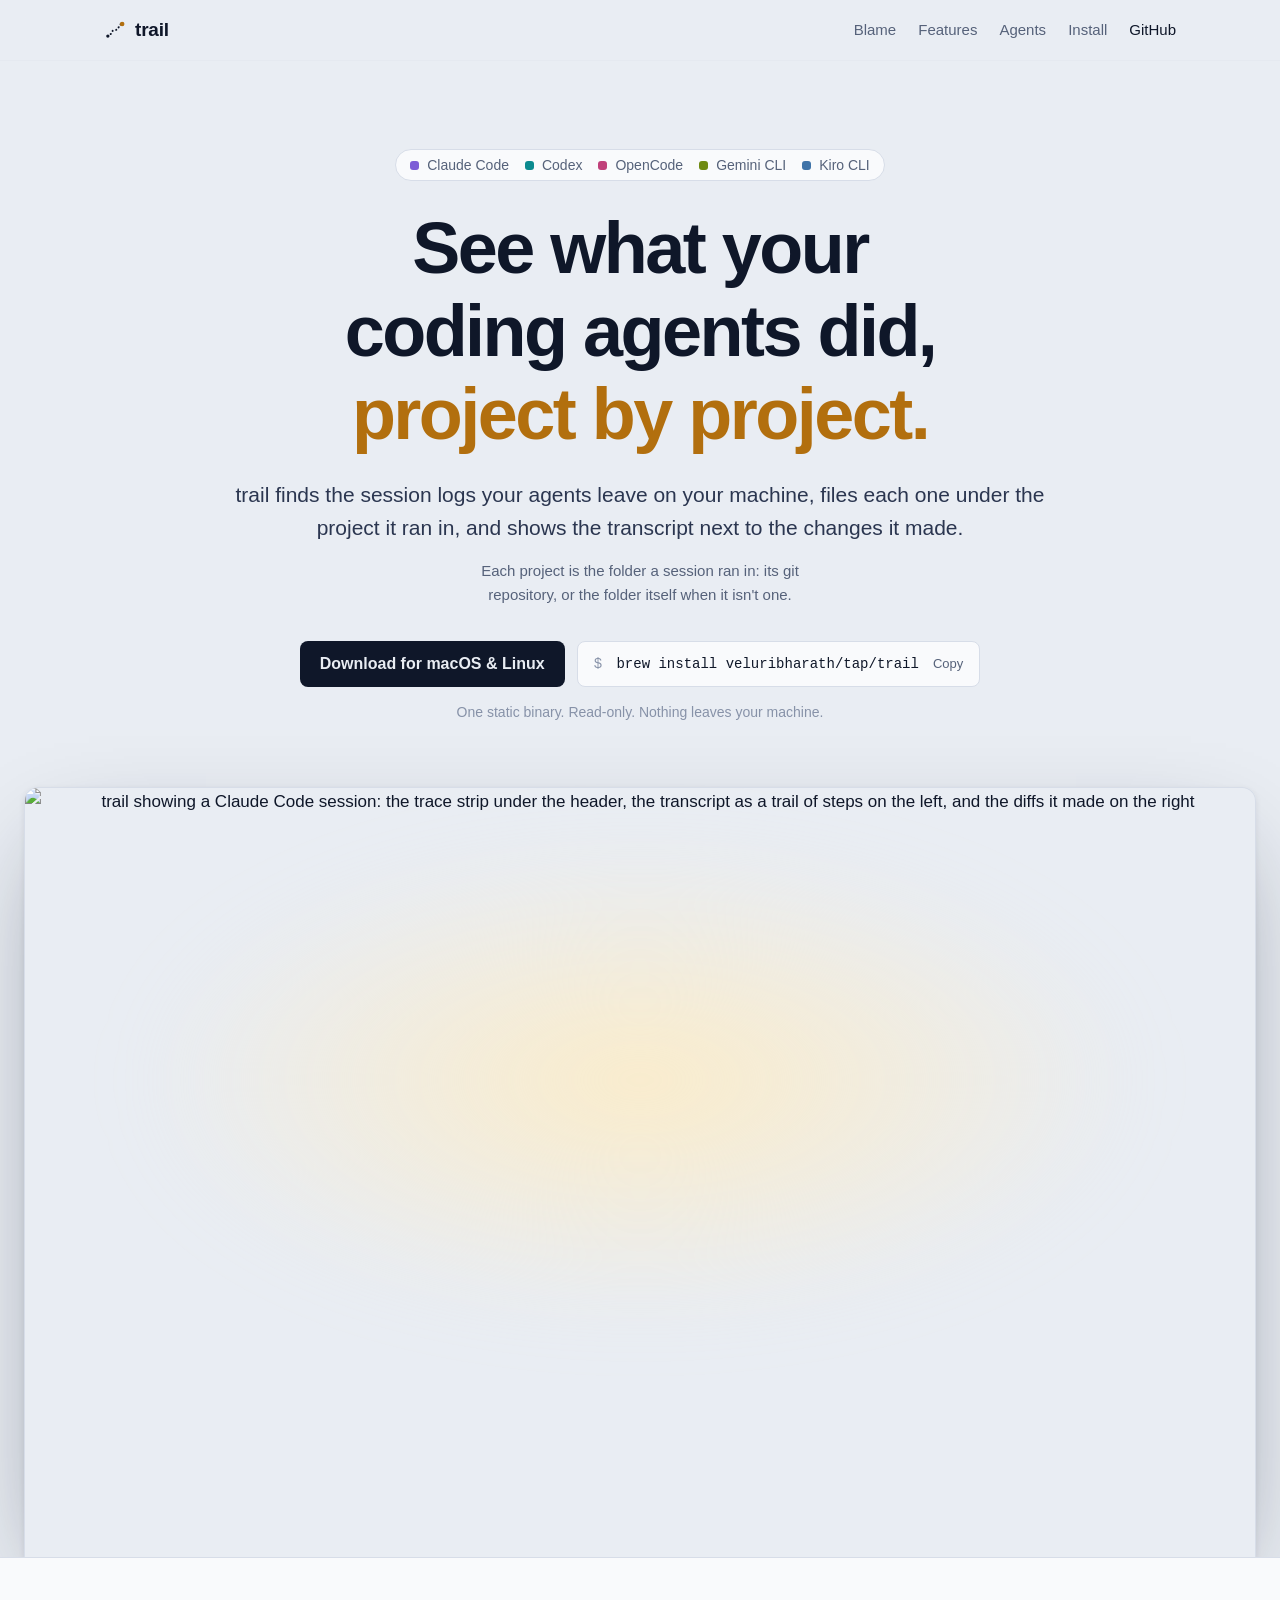
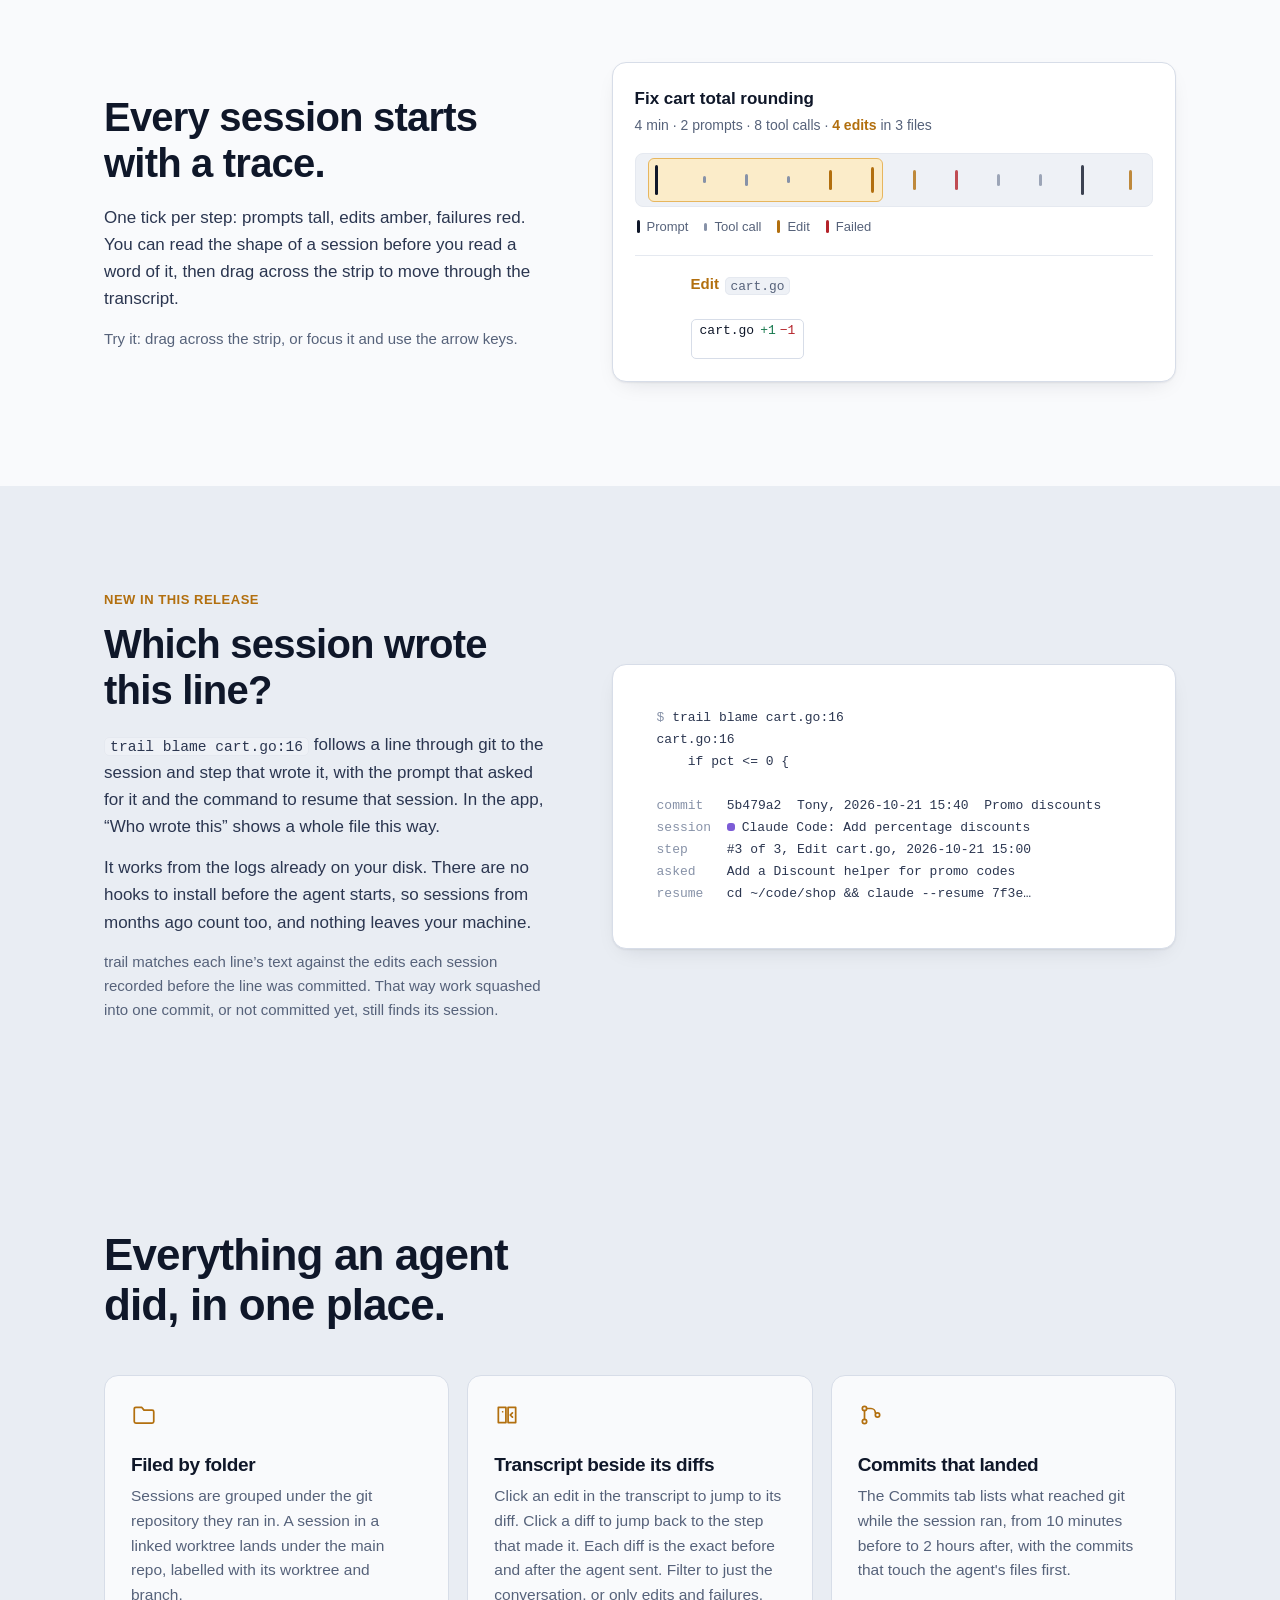
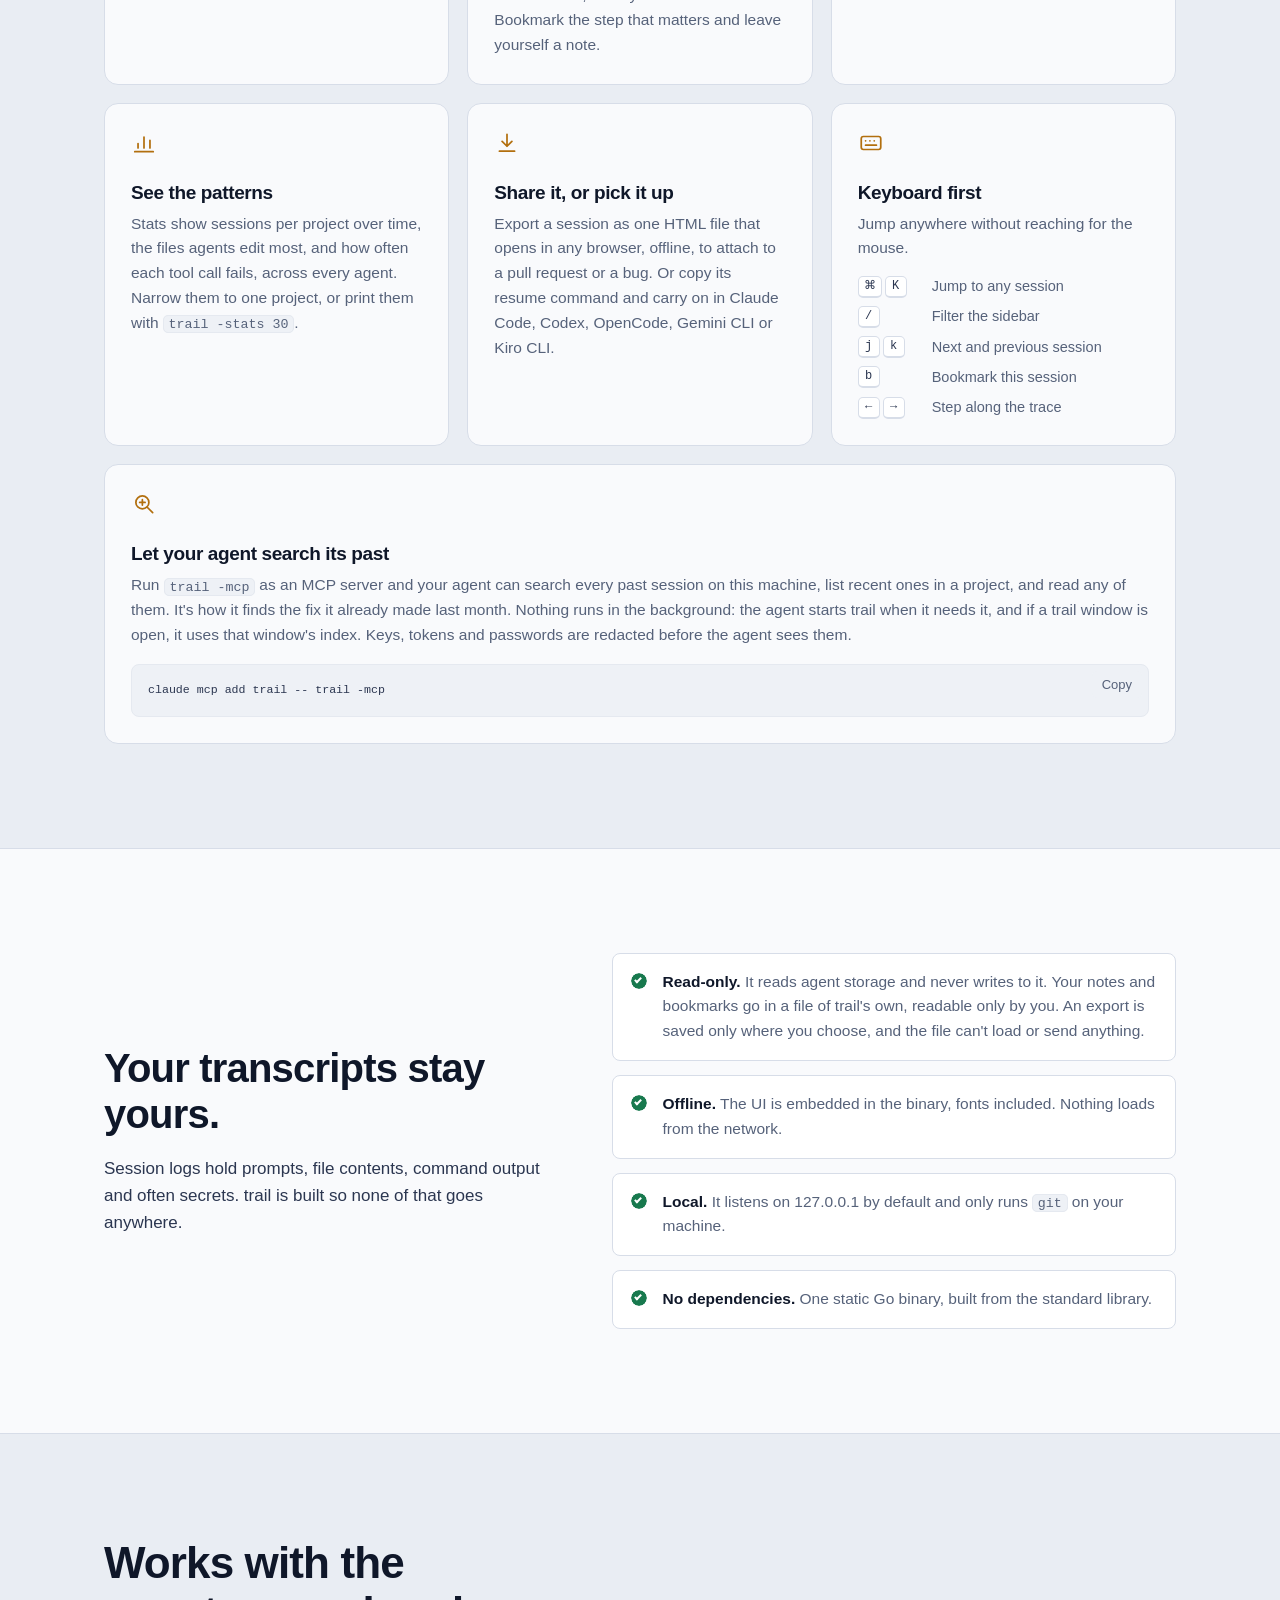
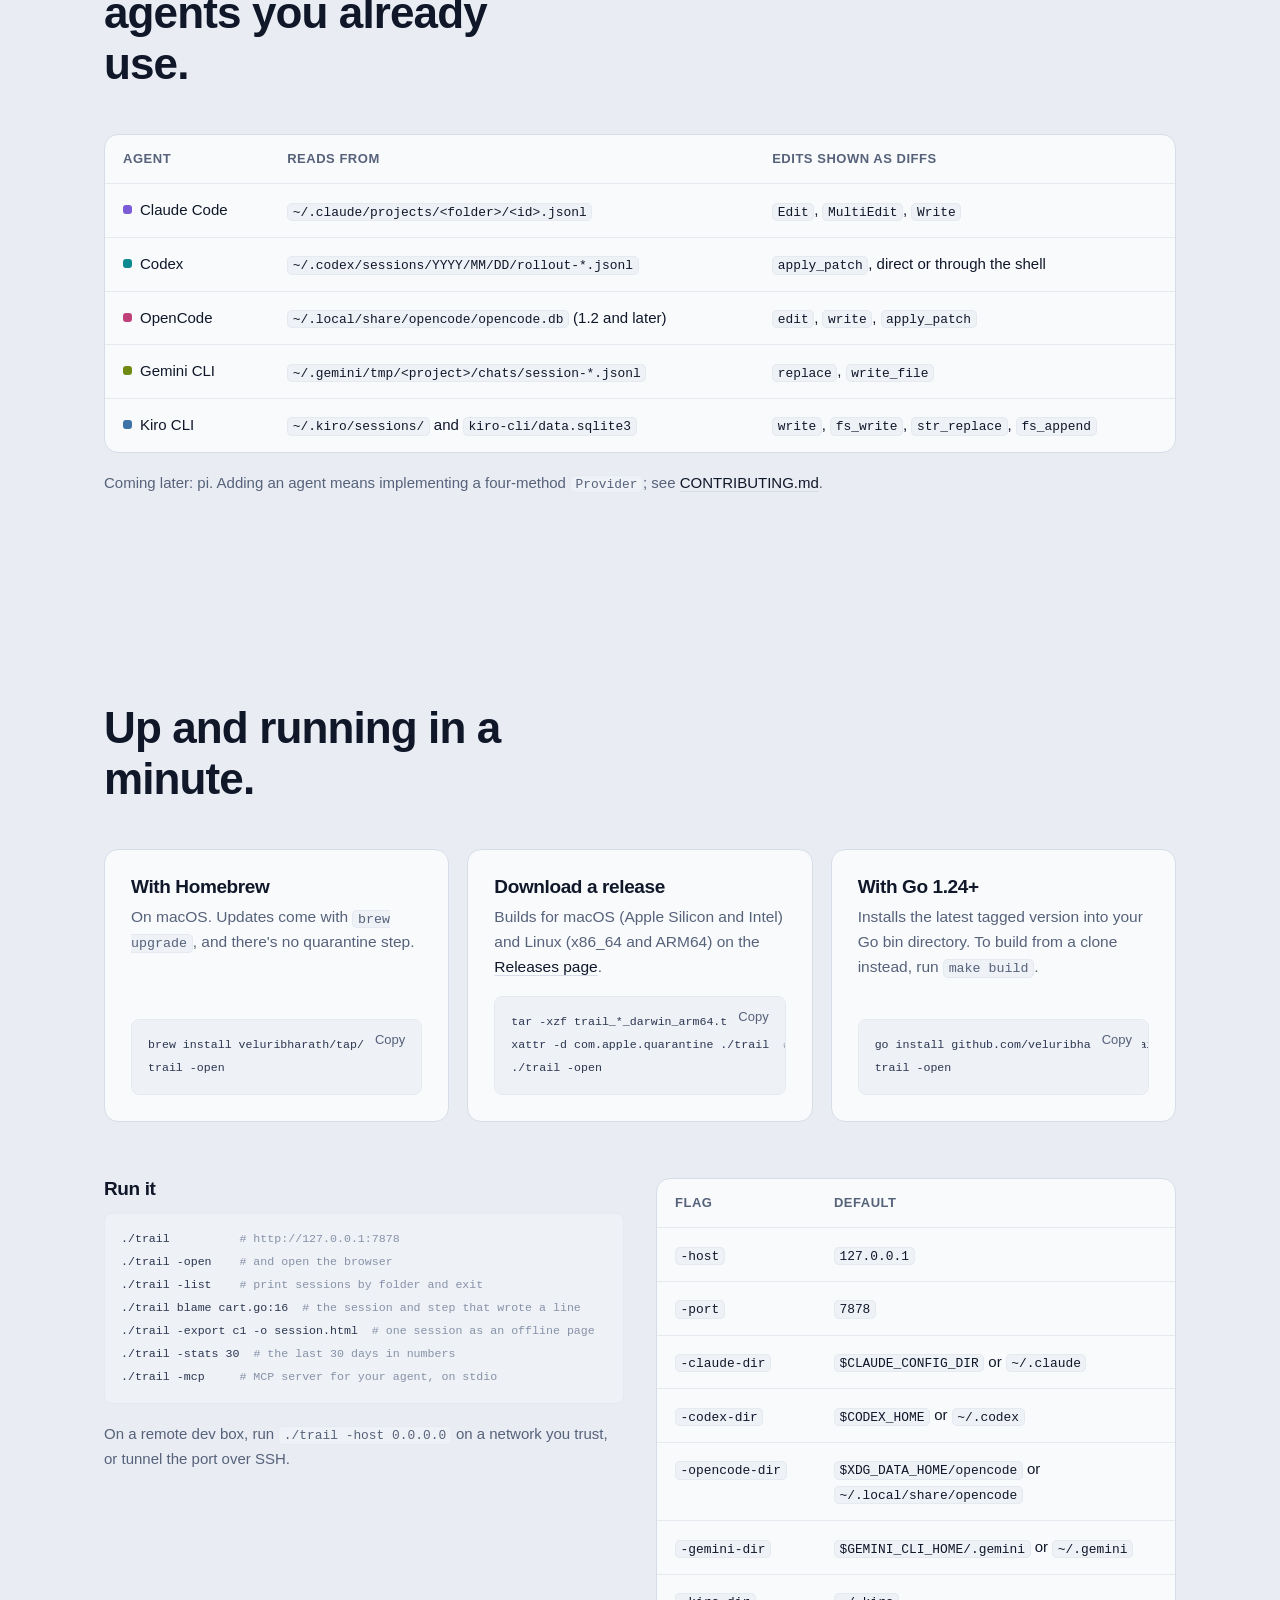
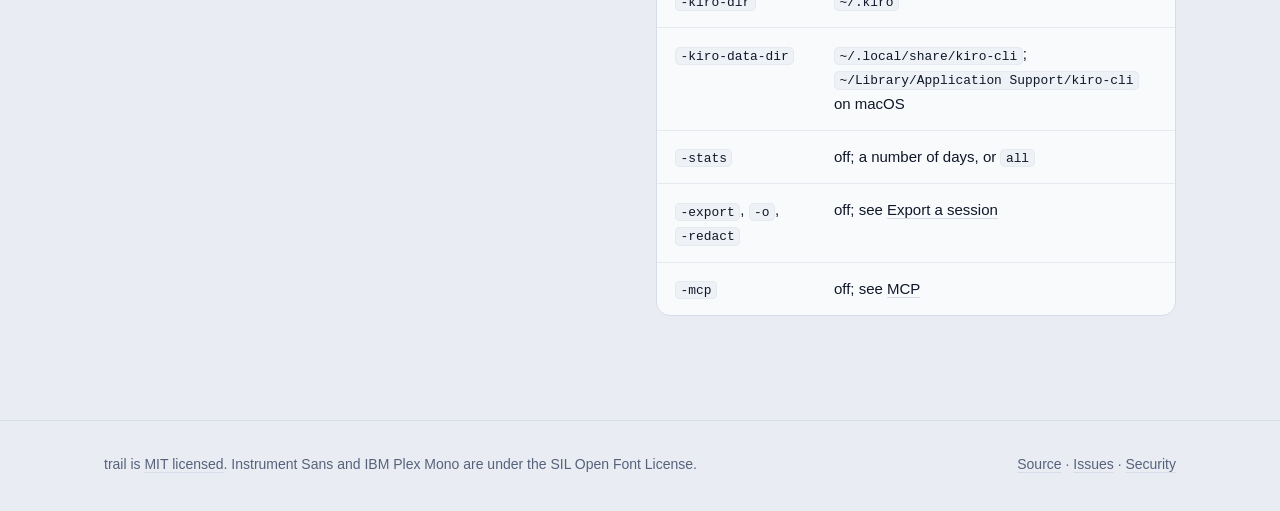
==== commit 431425cc: "Merge main (MCP, blame, redaction) into notes and bookmarks ExportHTML keeps main's redact parameter" ====
--- a/site/index.html
+++ b/site/index.html
@@ -118,7 +118,7 @@
         <article class="card">
           <svg viewBox="0 0 24 24" aria-hidden="true"><path d="M4 5h7v14H4zM13 5h7v14h-7zM8 9h-.01M17 10l-2 2 2 2"/></svg>
           <h3>Transcript beside its diffs</h3>
-          <p>Click an edit in the transcript to jump to its diff. Click a diff to jump back to the step that made it. Each diff is the exact before and after the agent sent. Filter to just the conversation, or only edits and failures.</p>
+          <p>Click an edit in the transcript to jump to its diff. Click a diff to jump back to the step that made it. Each diff is the exact before and after the agent sent. Filter to just the conversation, or only edits and failures. Bookmark the step that matters and leave yourself a note.</p>
         </article>
         <article class="card">
           <svg viewBox="0 0 24 24" aria-hidden="true"><circle cx="6" cy="6" r="2"/><circle cx="6" cy="18" r="2"/><circle cx="18" cy="12" r="2"/><path d="M6 8v8M8 6h4a4 4 0 0 1 4 4v0"/></svg>
@@ -143,6 +143,7 @@
             <div><dt><kbd>⌘</kbd><kbd>K</kbd></dt><dd>Jump to any session</dd></div>
             <div><dt><kbd>/</kbd></dt><dd>Filter the sidebar</dd></div>
             <div><dt><kbd>j</kbd><kbd>k</kbd></dt><dd>Next and previous session</dd></div>
+            <div><dt><kbd>b</kbd></dt><dd>Bookmark this session</dd></div>
             <div><dt><kbd>←</kbd><kbd>→</kbd></dt><dd>Step along the trace</dd></div>
           </dl>
         </article>
@@ -163,7 +164,7 @@
         <p>Session logs hold prompts, file contents, command output and often secrets. trail is built so none of that goes anywhere.</p>
       </div>
       <ul class="checks">
-        <li><b>Read-only.</b> It reads agent storage and never writes to it. An export is saved only where you choose, and the file can't load or send anything.</li>
+        <li><b>Read-only.</b> It reads agent storage and never writes to it. Your notes and bookmarks go in a file of trail's own, readable only by you. An export is saved only where you choose, and the file can't load or send anything.</li>
         <li><b>Offline.</b> The UI is embedded in the binary, fonts included. Nothing loads from the network.</li>
         <li><b>Local.</b> It listens on 127.0.0.1 by default and only runs <code>git</code> on your machine.</li>
         <li><b>No dependencies.</b> One static Go binary, built from the standard library.</li>
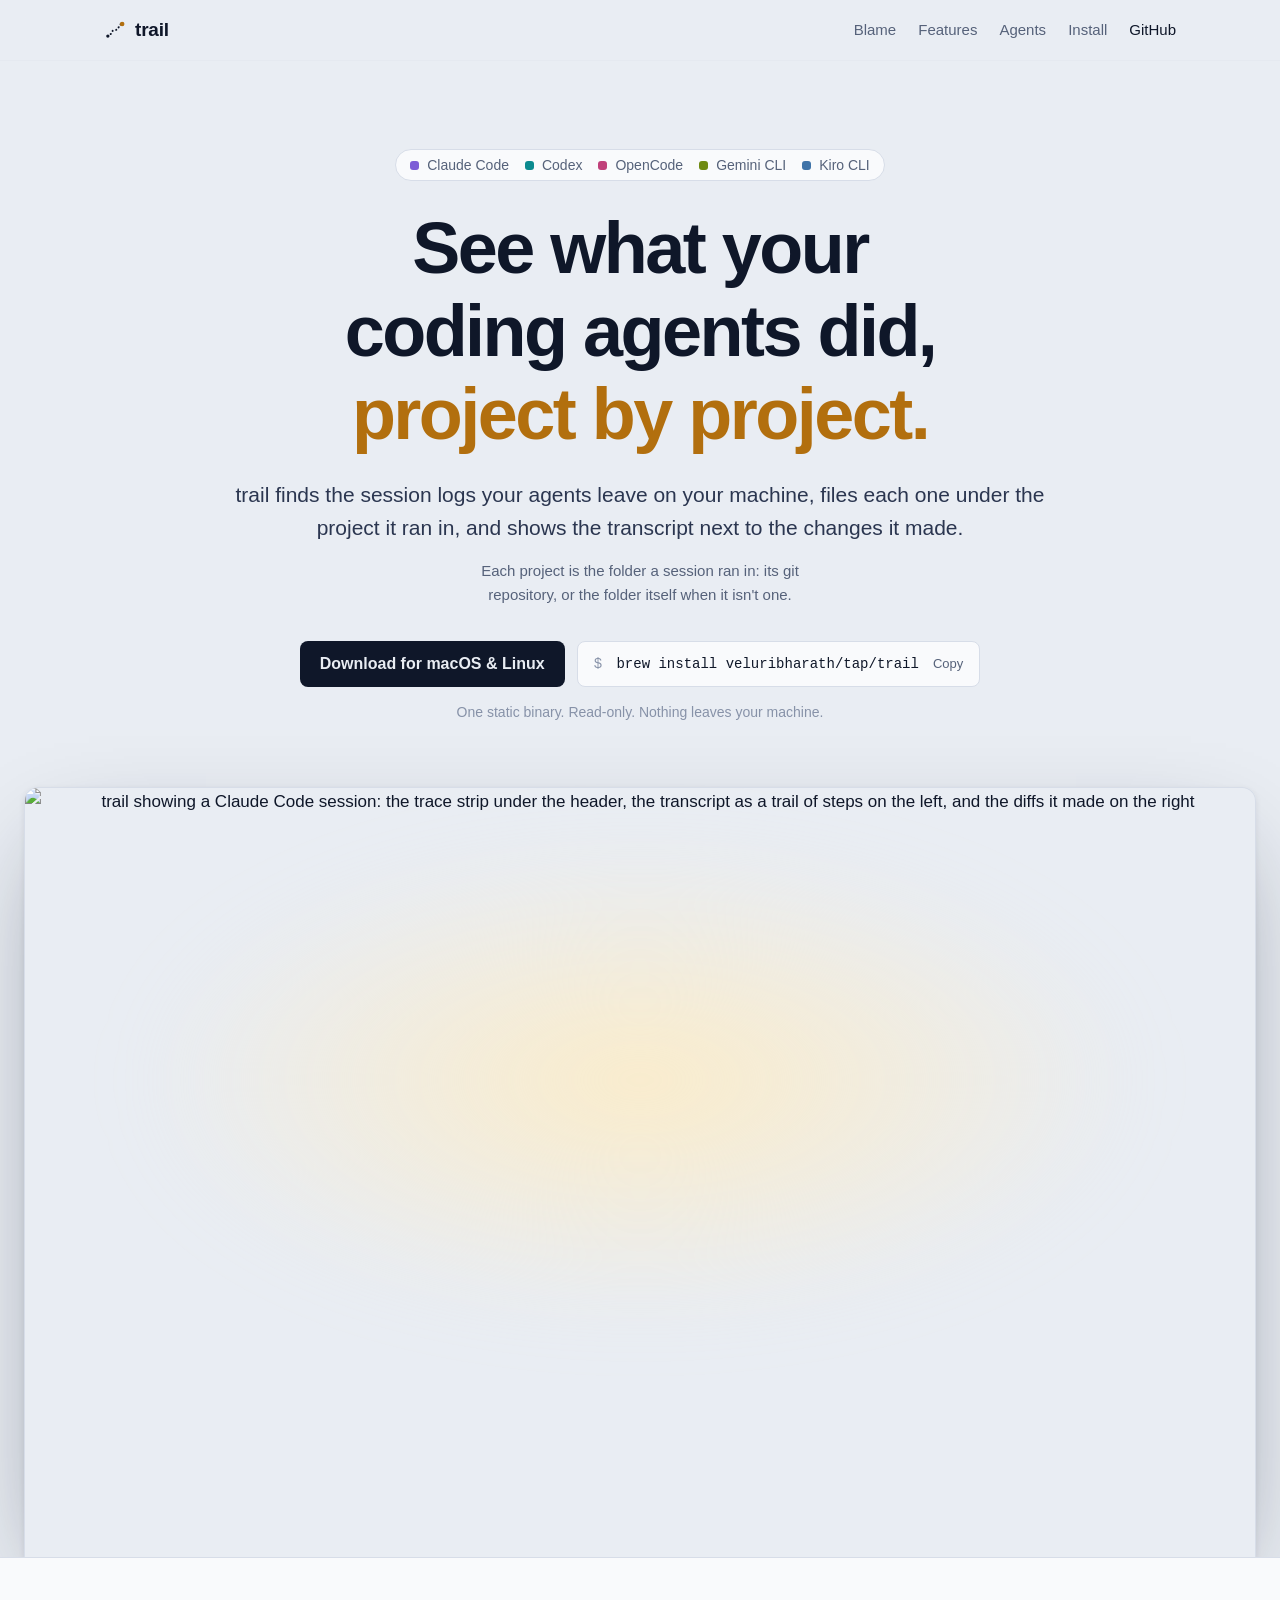
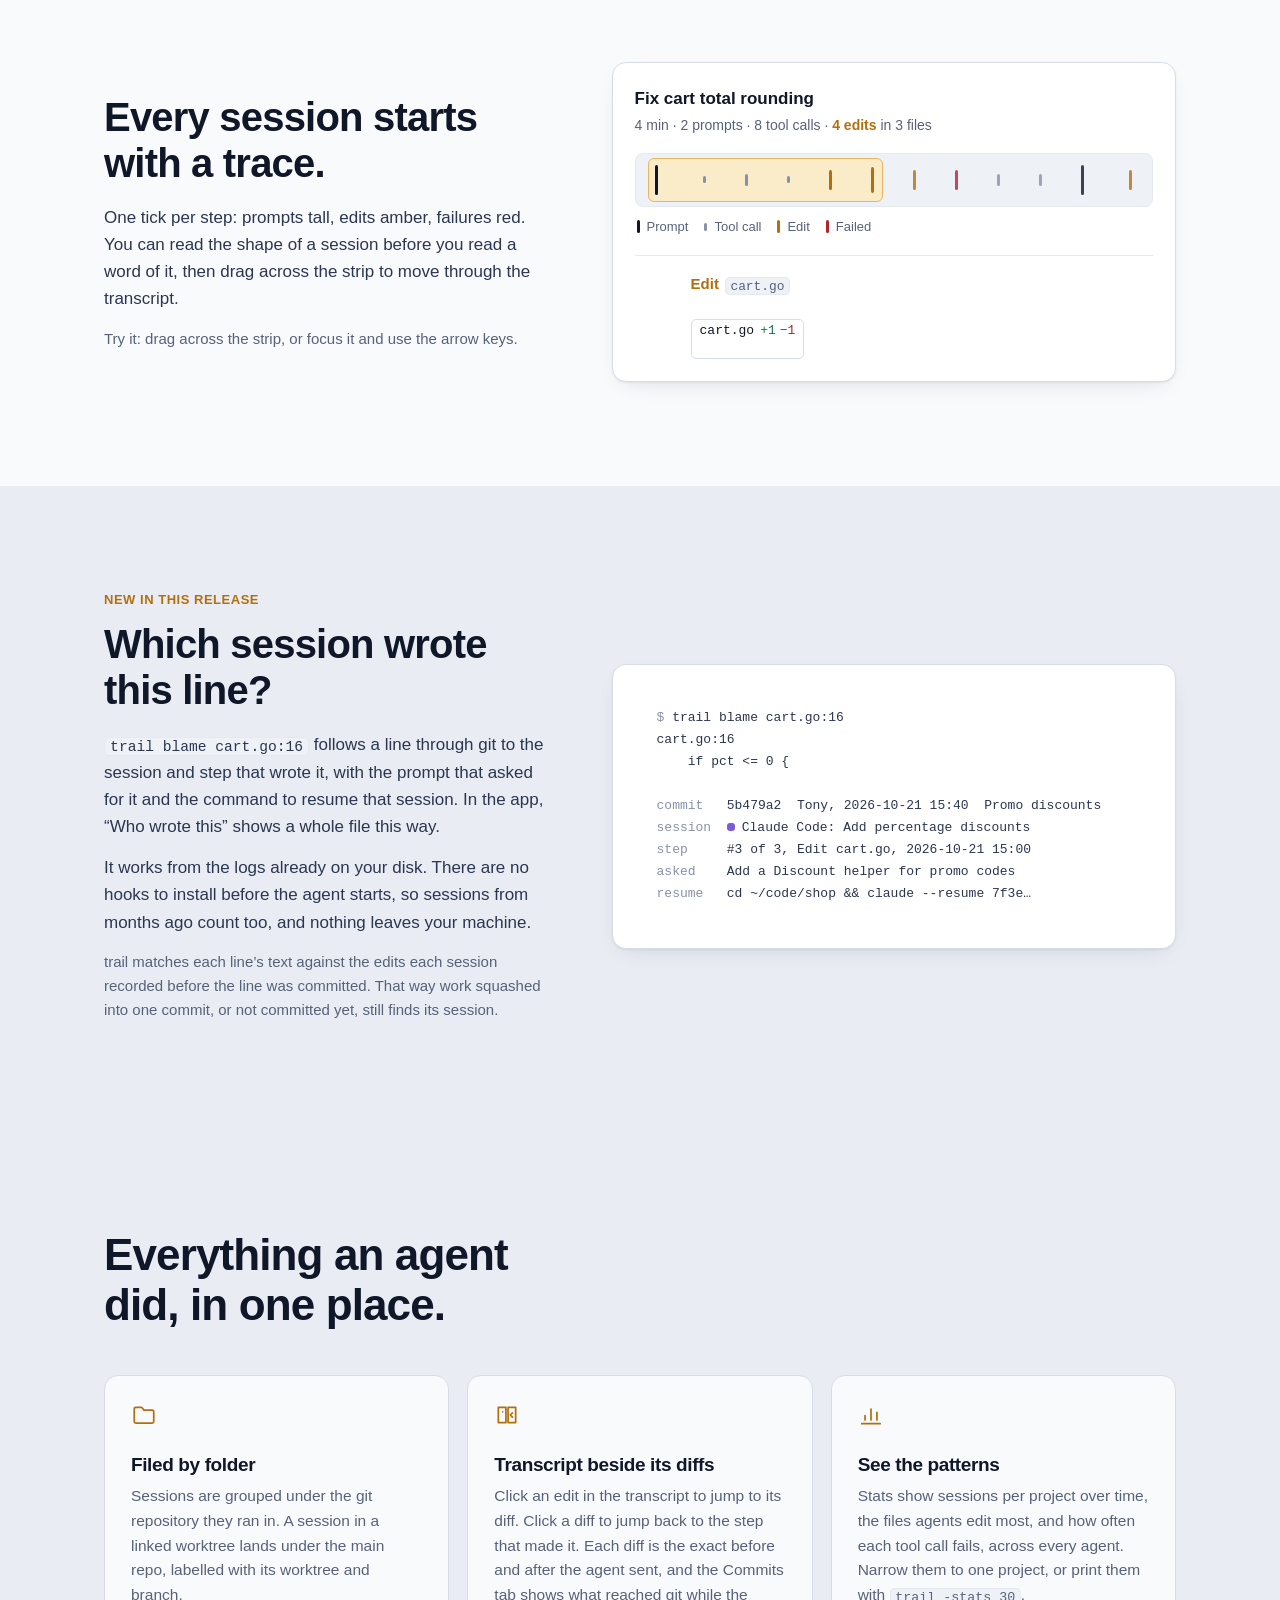
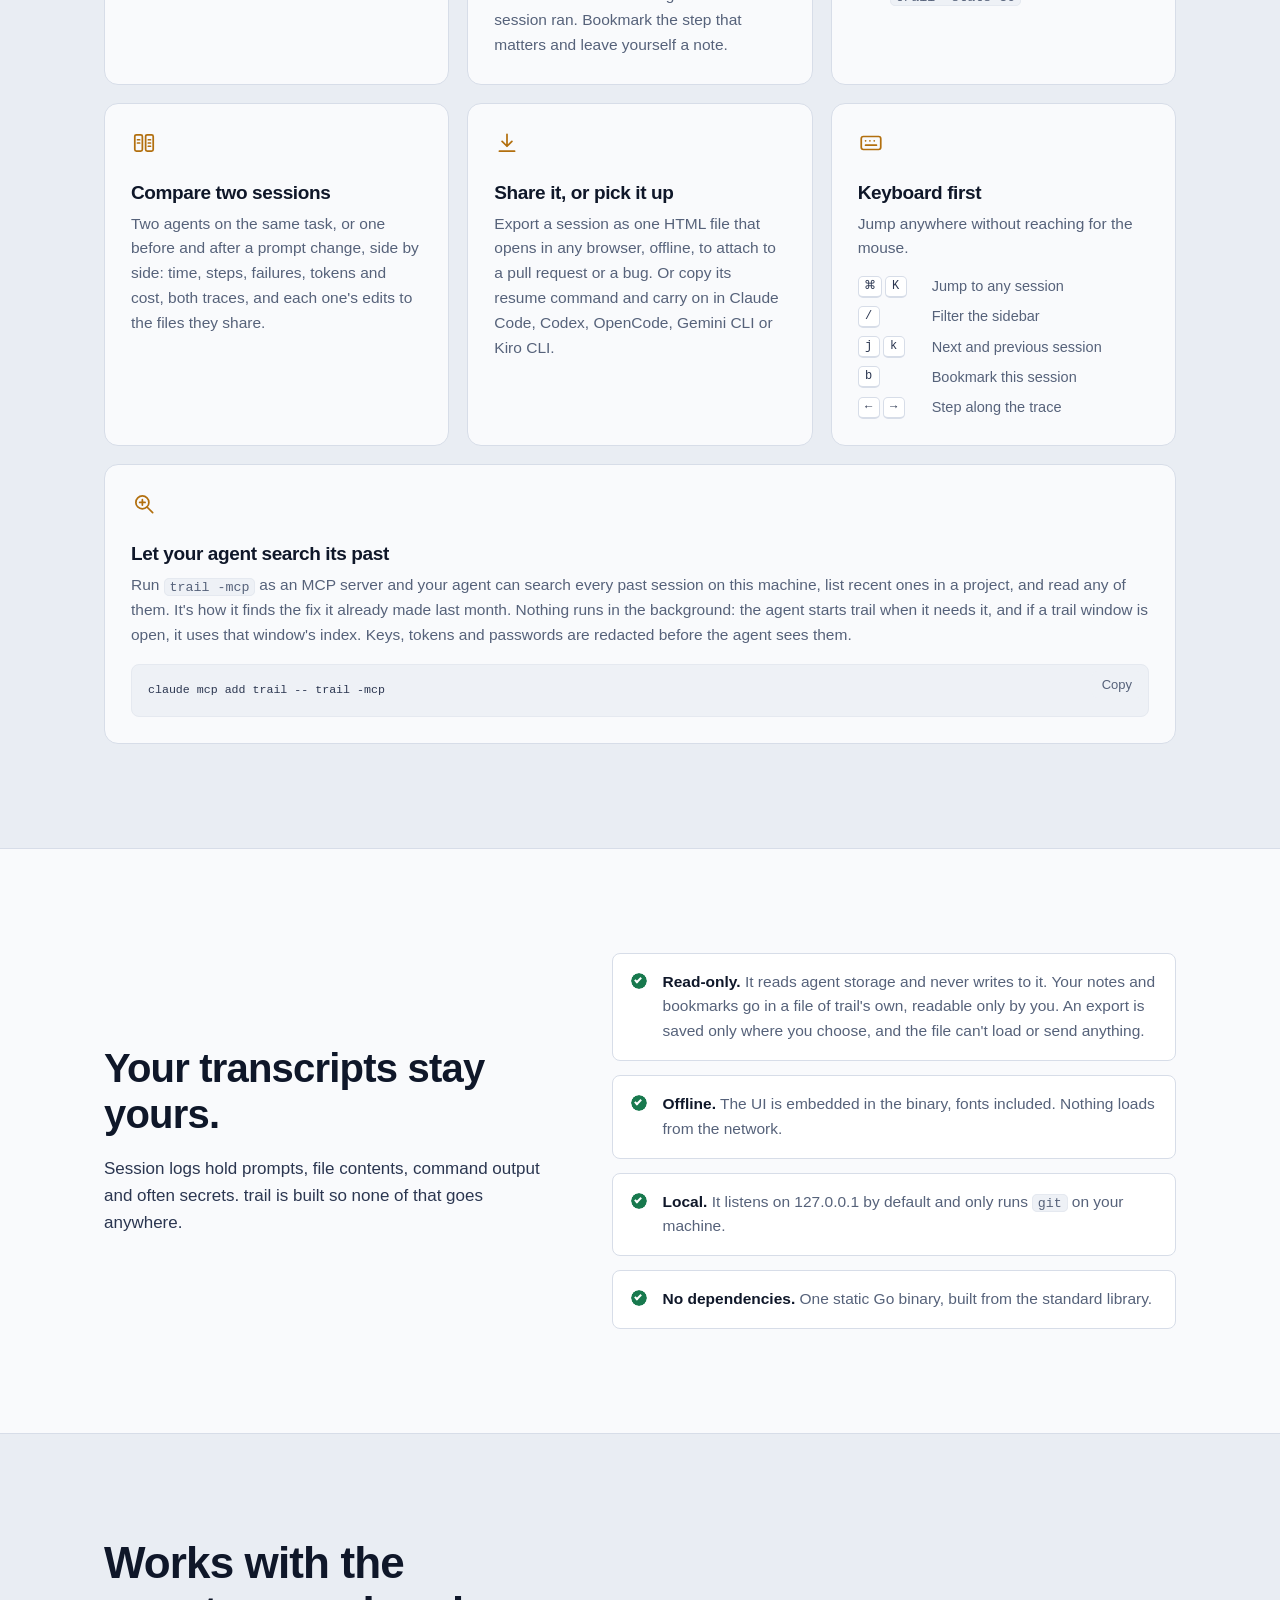
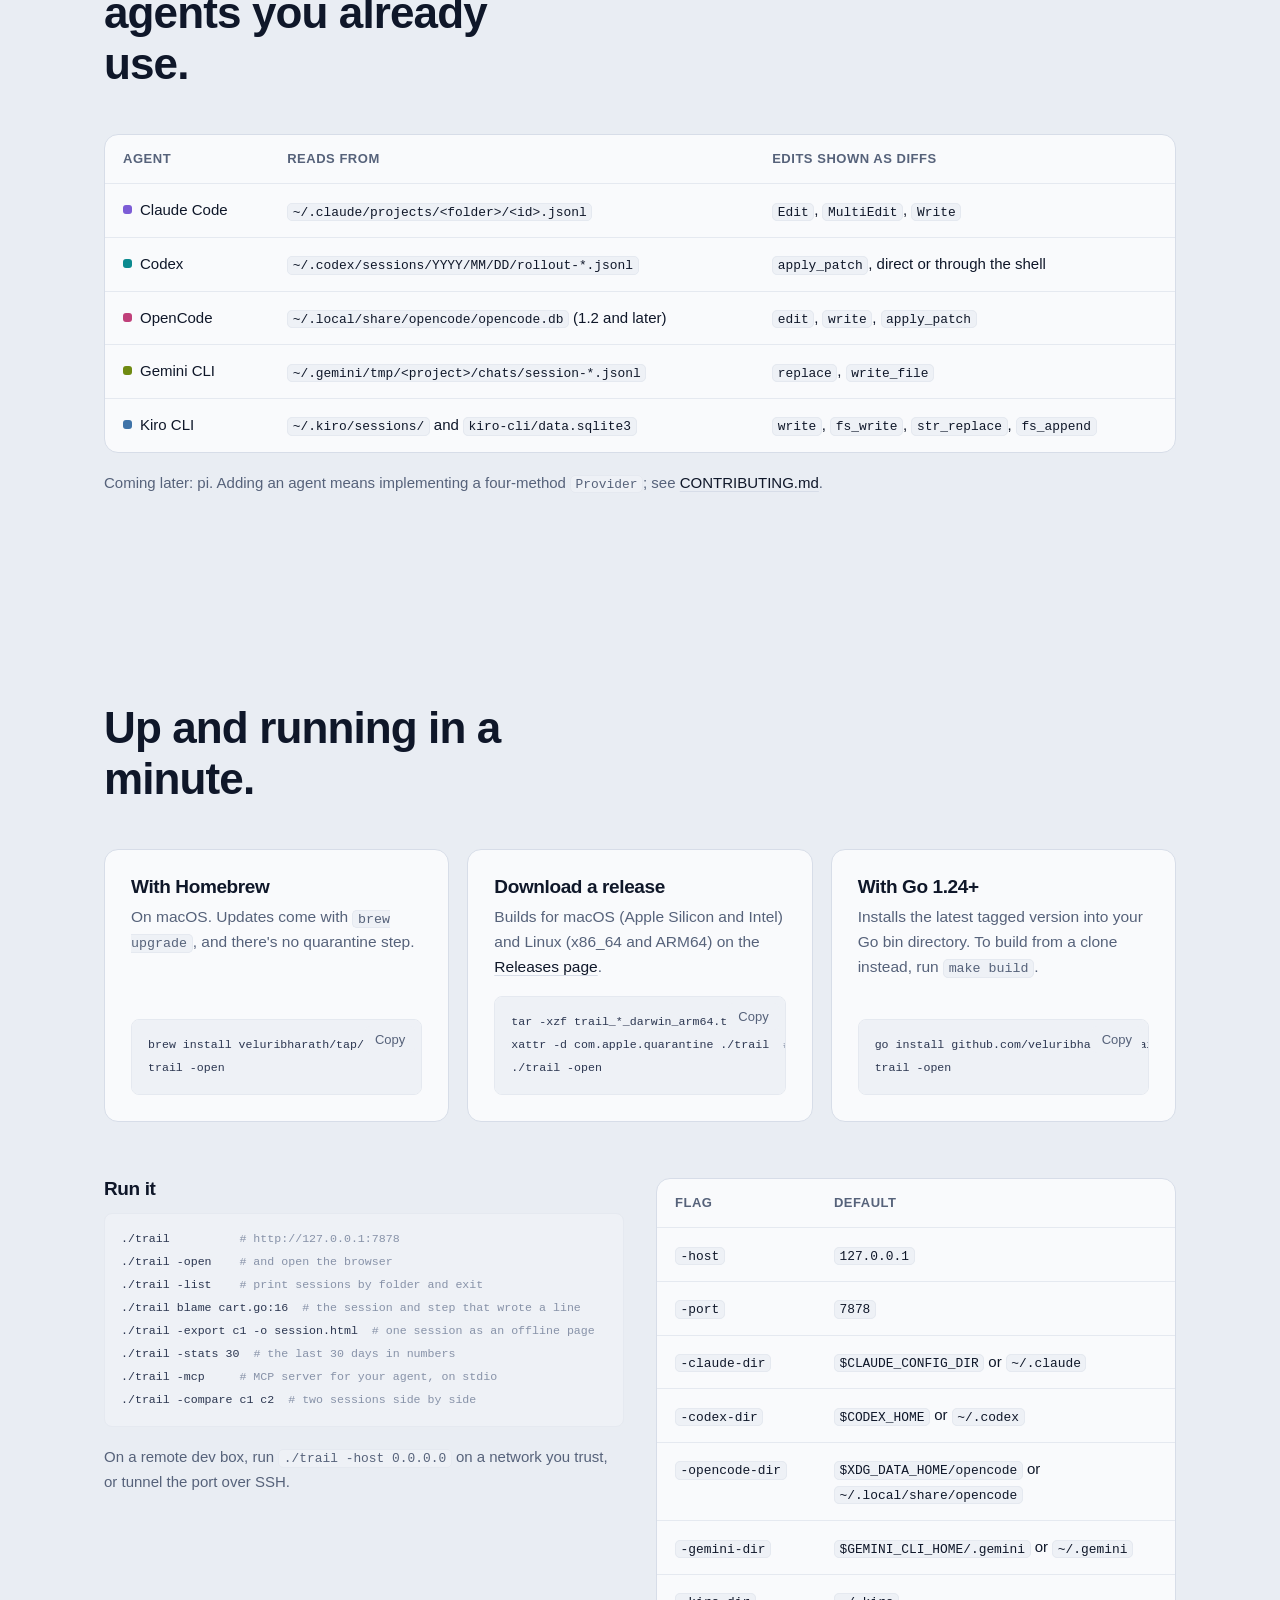
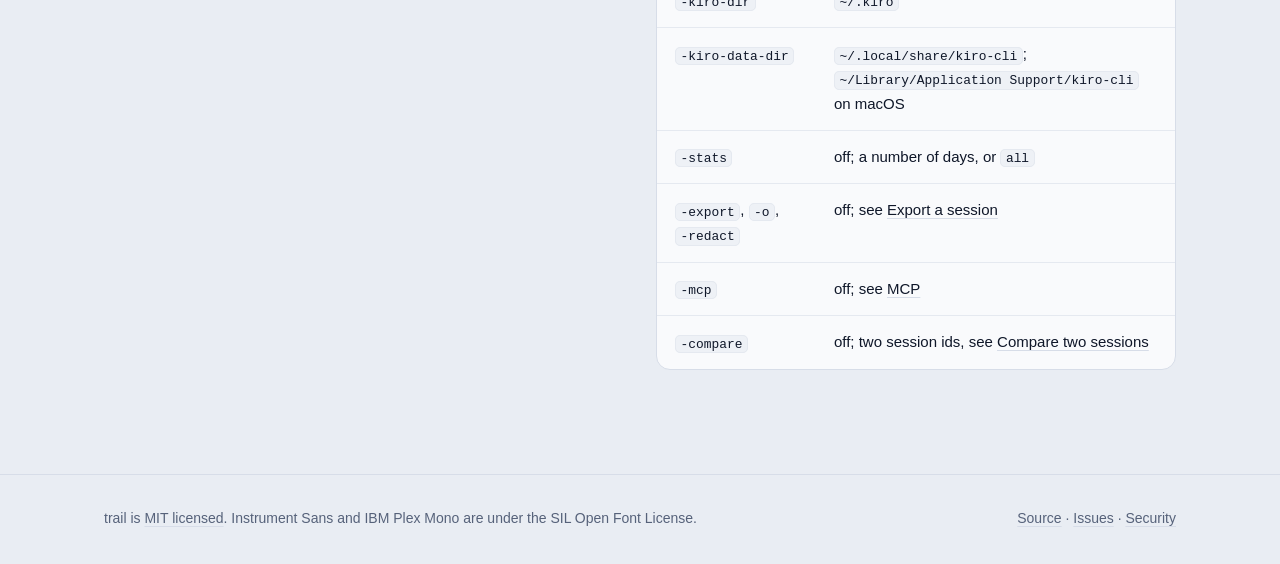
==== commit d0f35d06: "Merge main (MCP, blame, notes and bookmarks) into compare The session header gets Bookmark and Compa" ====
--- a/site/index.html
+++ b/site/index.html
@@ -118,17 +118,17 @@
         <article class="card">
           <svg viewBox="0 0 24 24" aria-hidden="true"><path d="M4 5h7v14H4zM13 5h7v14h-7zM8 9h-.01M17 10l-2 2 2 2"/></svg>
           <h3>Transcript beside its diffs</h3>
-          <p>Click an edit in the transcript to jump to its diff. Click a diff to jump back to the step that made it. Each diff is the exact before and after the agent sent. Filter to just the conversation, or only edits and failures. Bookmark the step that matters and leave yourself a note.</p>
-        </article>
-        <article class="card">
-          <svg viewBox="0 0 24 24" aria-hidden="true"><circle cx="6" cy="6" r="2"/><circle cx="6" cy="18" r="2"/><circle cx="18" cy="12" r="2"/><path d="M6 8v8M8 6h4a4 4 0 0 1 4 4v0"/></svg>
-          <h3>Commits that landed</h3>
-          <p>The Commits tab lists what reached git while the session ran, from 10 minutes before to 2 hours after, with the commits that touch the agent's files first.</p>
+          <p>Click an edit in the transcript to jump to its diff. Click a diff to jump back to the step that made it. Each diff is the exact before and after the agent sent, and the Commits tab shows what reached git while the session ran. Bookmark the step that matters and leave yourself a note.</p>
         </article>
         <article class="card">
           <svg viewBox="0 0 24 24" aria-hidden="true"><path d="M3.5 20h17M6.5 16.5v-4M12 16.5V6.5M17.5 16.5v-7"/></svg>
           <h3>See the patterns</h3>
           <p>Stats show sessions per project over time, the files agents edit most, and how often each tool call fails, across every agent. Narrow them to one project, or print them with <code>trail -stats 30</code>.</p>
+        </article>
+        <article class="card">
+          <svg viewBox="0 0 24 24" aria-hidden="true"><rect x="3.5" y="4.5" width="7" height="15" rx="1.5"/><rect x="13.5" y="4.5" width="7" height="15" rx="1.5"/><path d="M6 9h2M6 12h2M16 9h2M16 12h2M16 15h2"/></svg>
+          <h3>Compare two sessions</h3>
+          <p>Two agents on the same task, or one before and after a prompt change, side by side: time, steps, failures, tokens and cost, both traces, and each one's edits to the files they share.</p>
         </article>
         <article class="card">
           <svg viewBox="0 0 24 24" aria-hidden="true"><path d="M12 4v11M7.5 10.5 12 15l4.5-4.5M5 19.5h14"/></svg>
@@ -229,7 +229,8 @@
 ./trail blame cart.go:16  <span class="c"># the session and step that wrote a line</span>
 ./trail -export c1 -o session.html  <span class="c"># one session as an offline page</span>
 ./trail -stats 30  <span class="c"># the last 30 days in numbers</span>
-./trail -mcp     <span class="c"># MCP server for your agent, on stdio</span></code></pre>
+./trail -mcp     <span class="c"># MCP server for your agent, on stdio</span>
+./trail -compare c1 c2  <span class="c"># two sessions side by side</span></code></pre>
           <p class="note">On a remote dev box, run <code>./trail -host 0.0.0.0</code> on a network you trust, or tunnel the port over SSH.</p>
         </div>
         <div class="table-scroll">
@@ -247,6 +248,7 @@
               <tr><td><code>-stats</code></td><td>off; a number of days, or <code>all</code></td></tr>
               <tr><td><code>-export</code>, <code>-o</code>, <code>-redact</code></td><td>off; see <a href="https://github.com/veluribharath/trail#export-a-session">Export a session</a></td></tr>
               <tr><td><code>-mcp</code></td><td>off; see <a href="https://github.com/veluribharath/trail#let-your-agent-search-past-sessions-mcp">MCP</a></td></tr>
+              <tr><td><code>-compare</code></td><td>off; two session ids, see <a href="https://github.com/veluribharath/trail#compare-two-sessions">Compare two sessions</a></td></tr>
             </tbody>
           </table>
         </div>
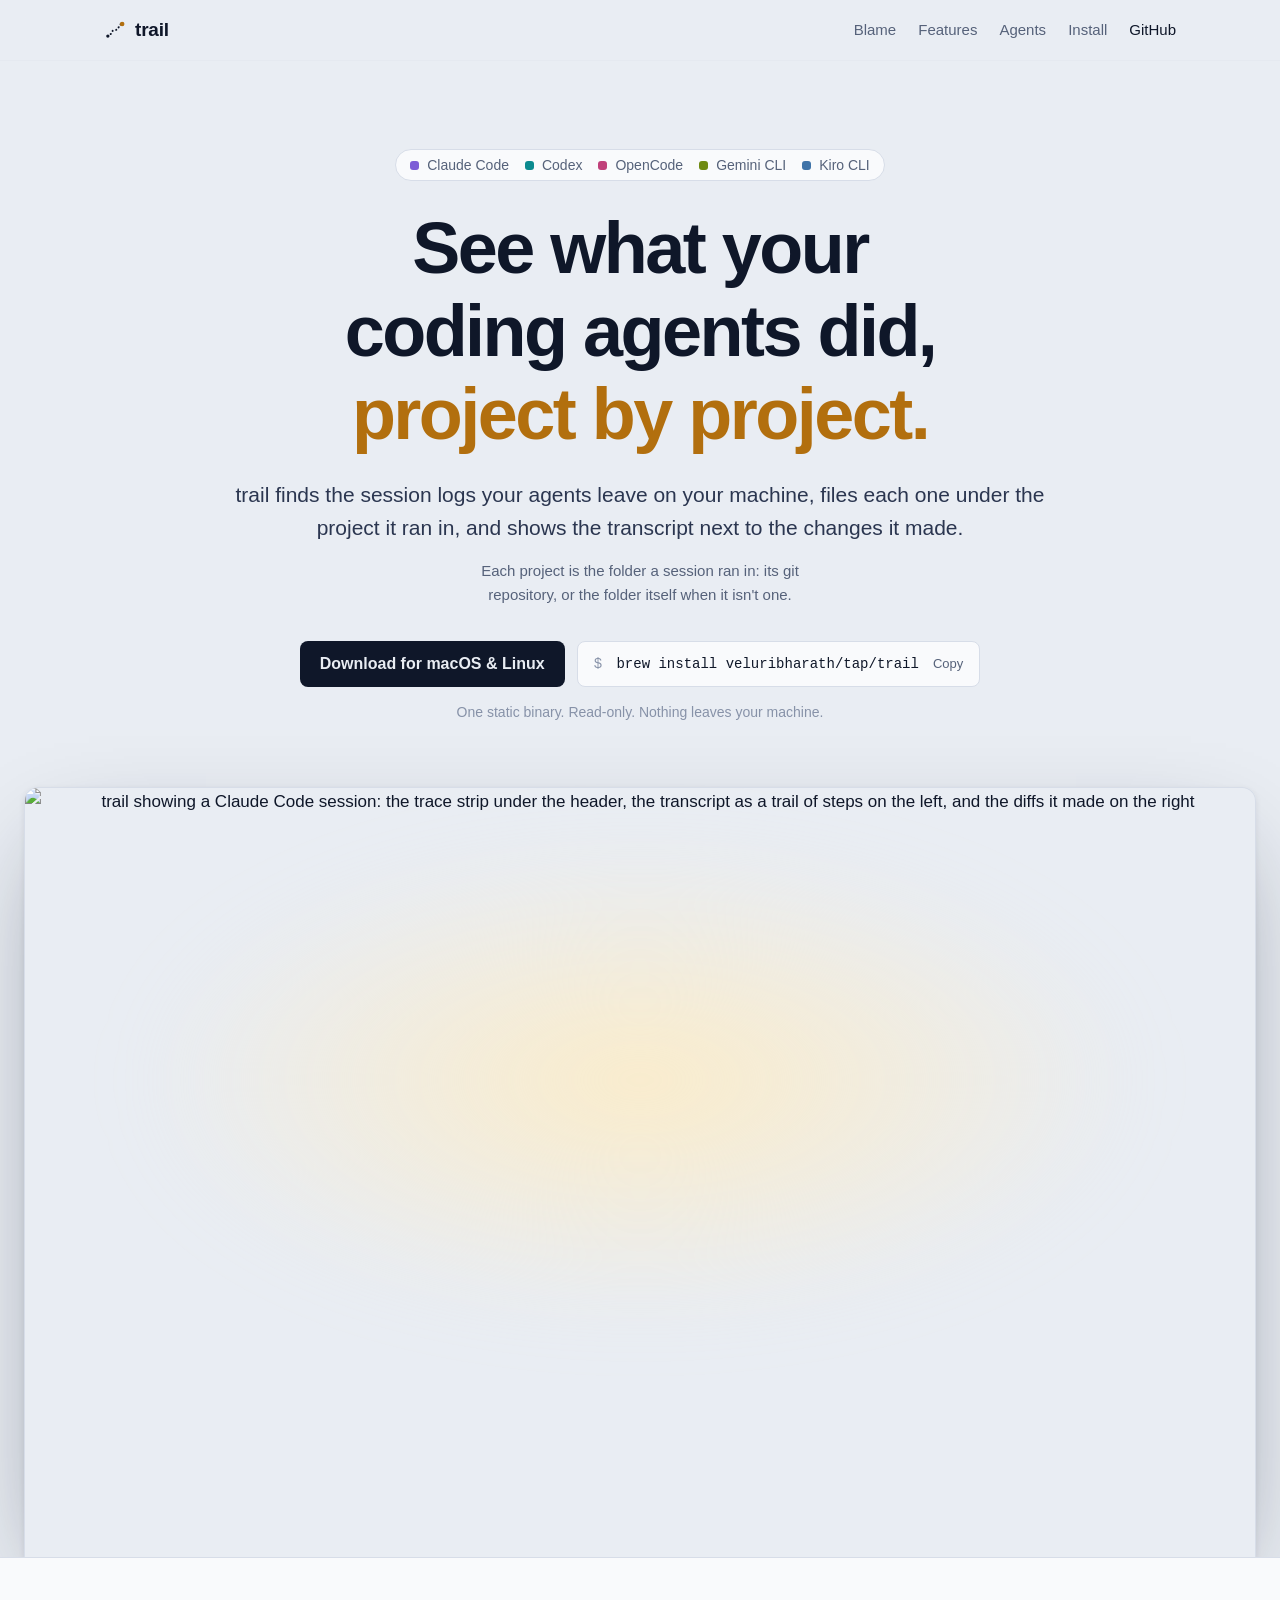
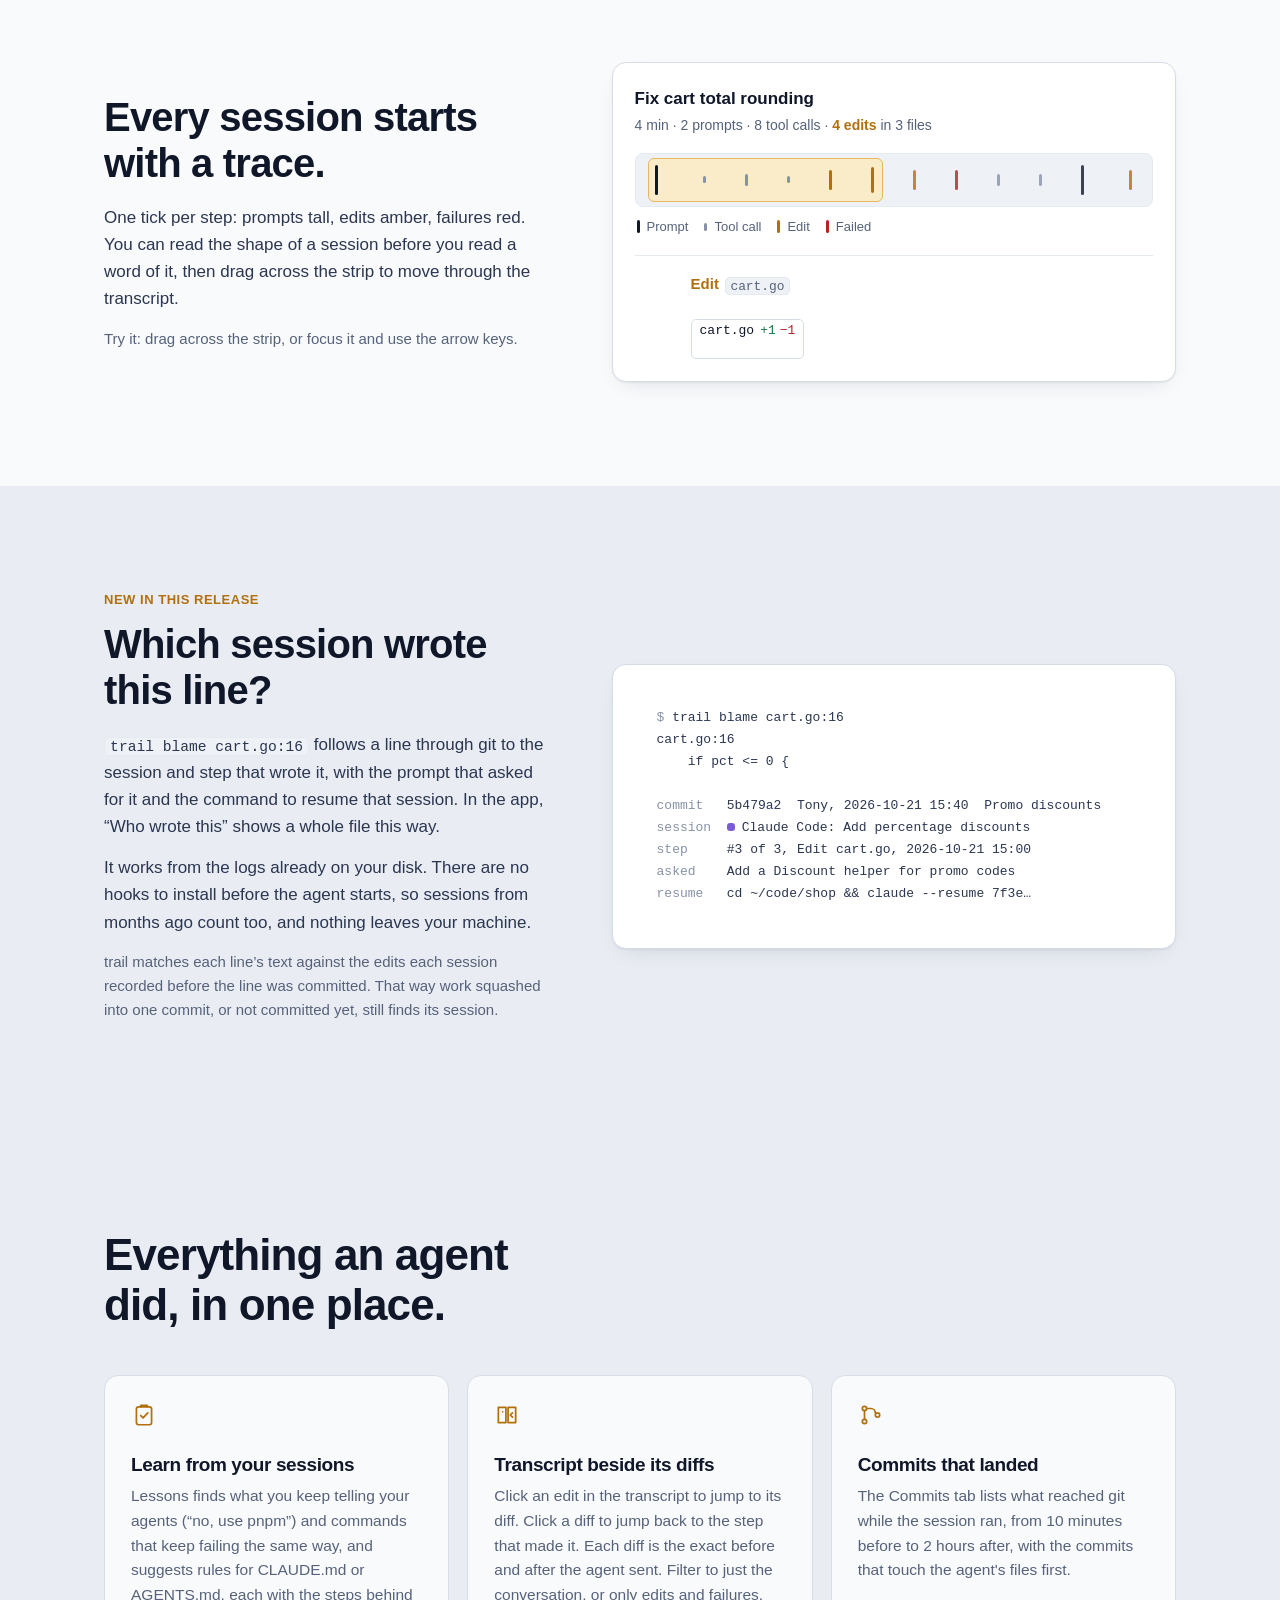
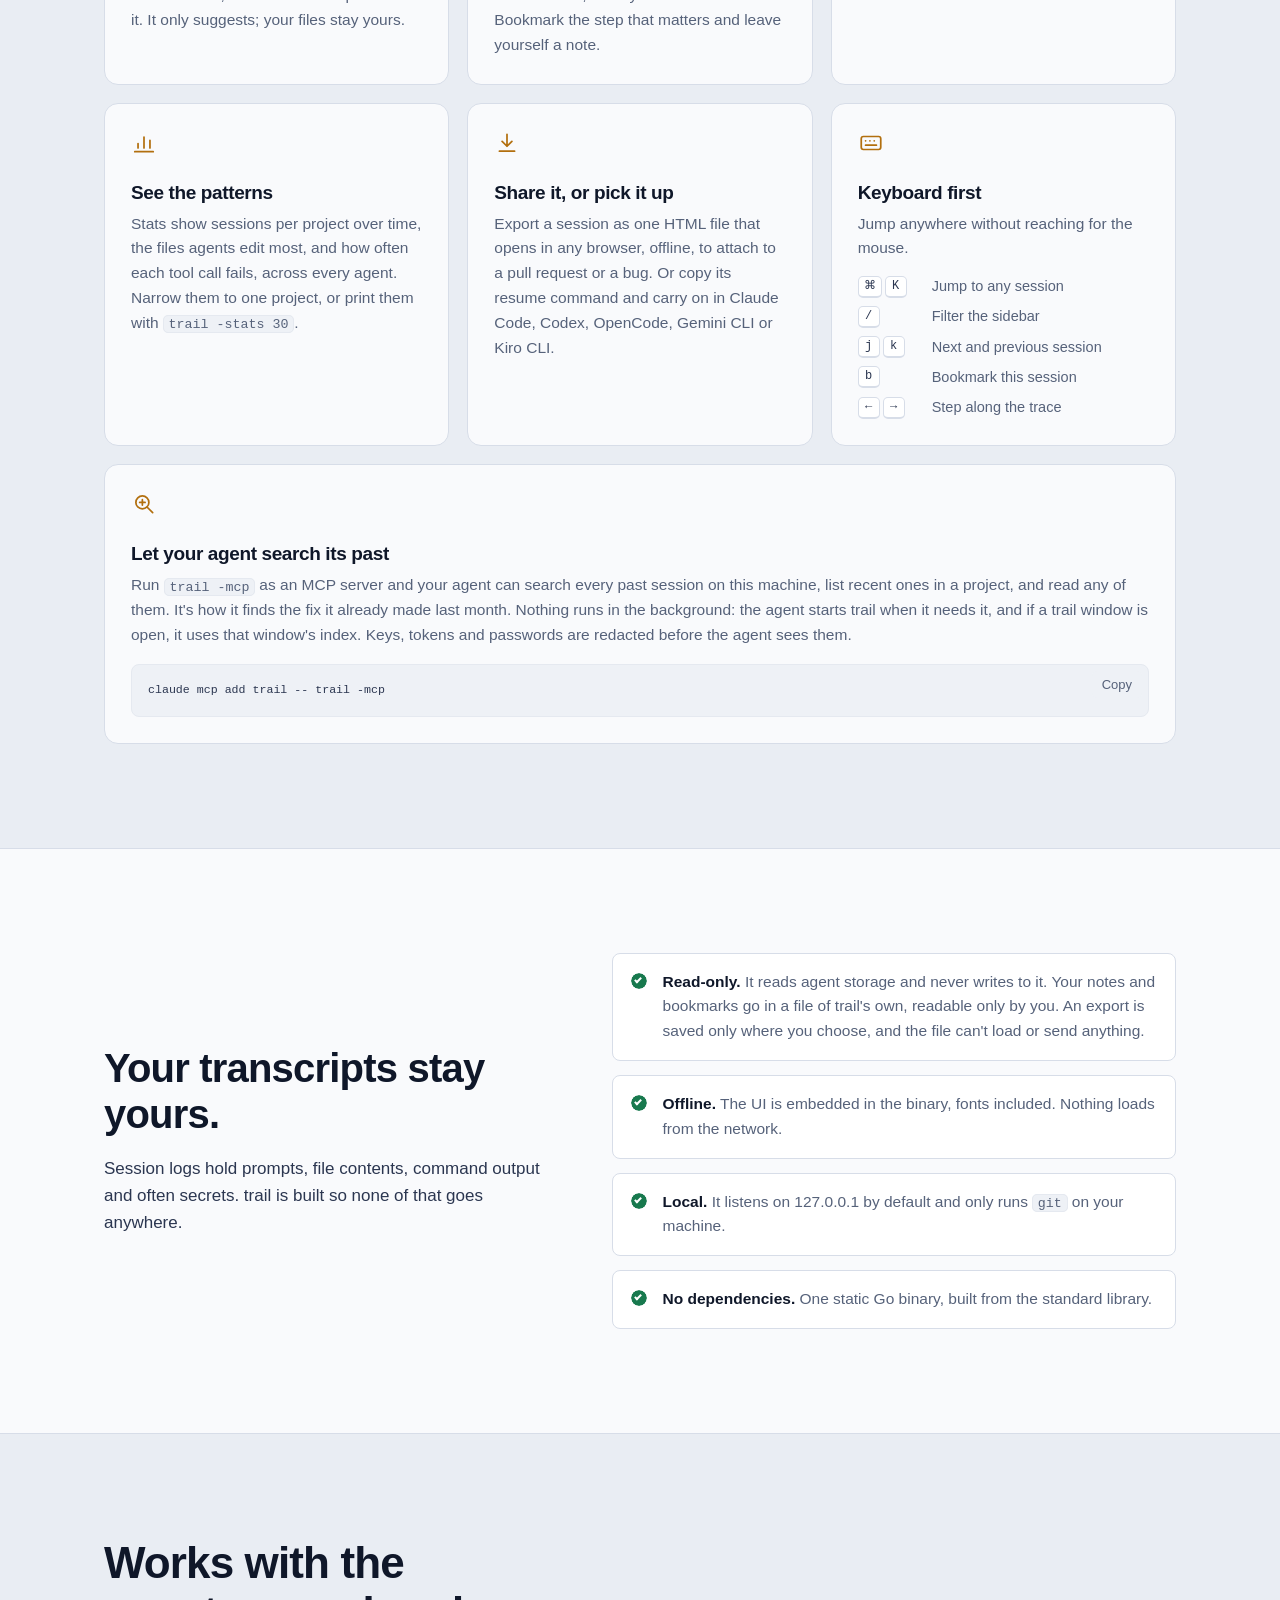
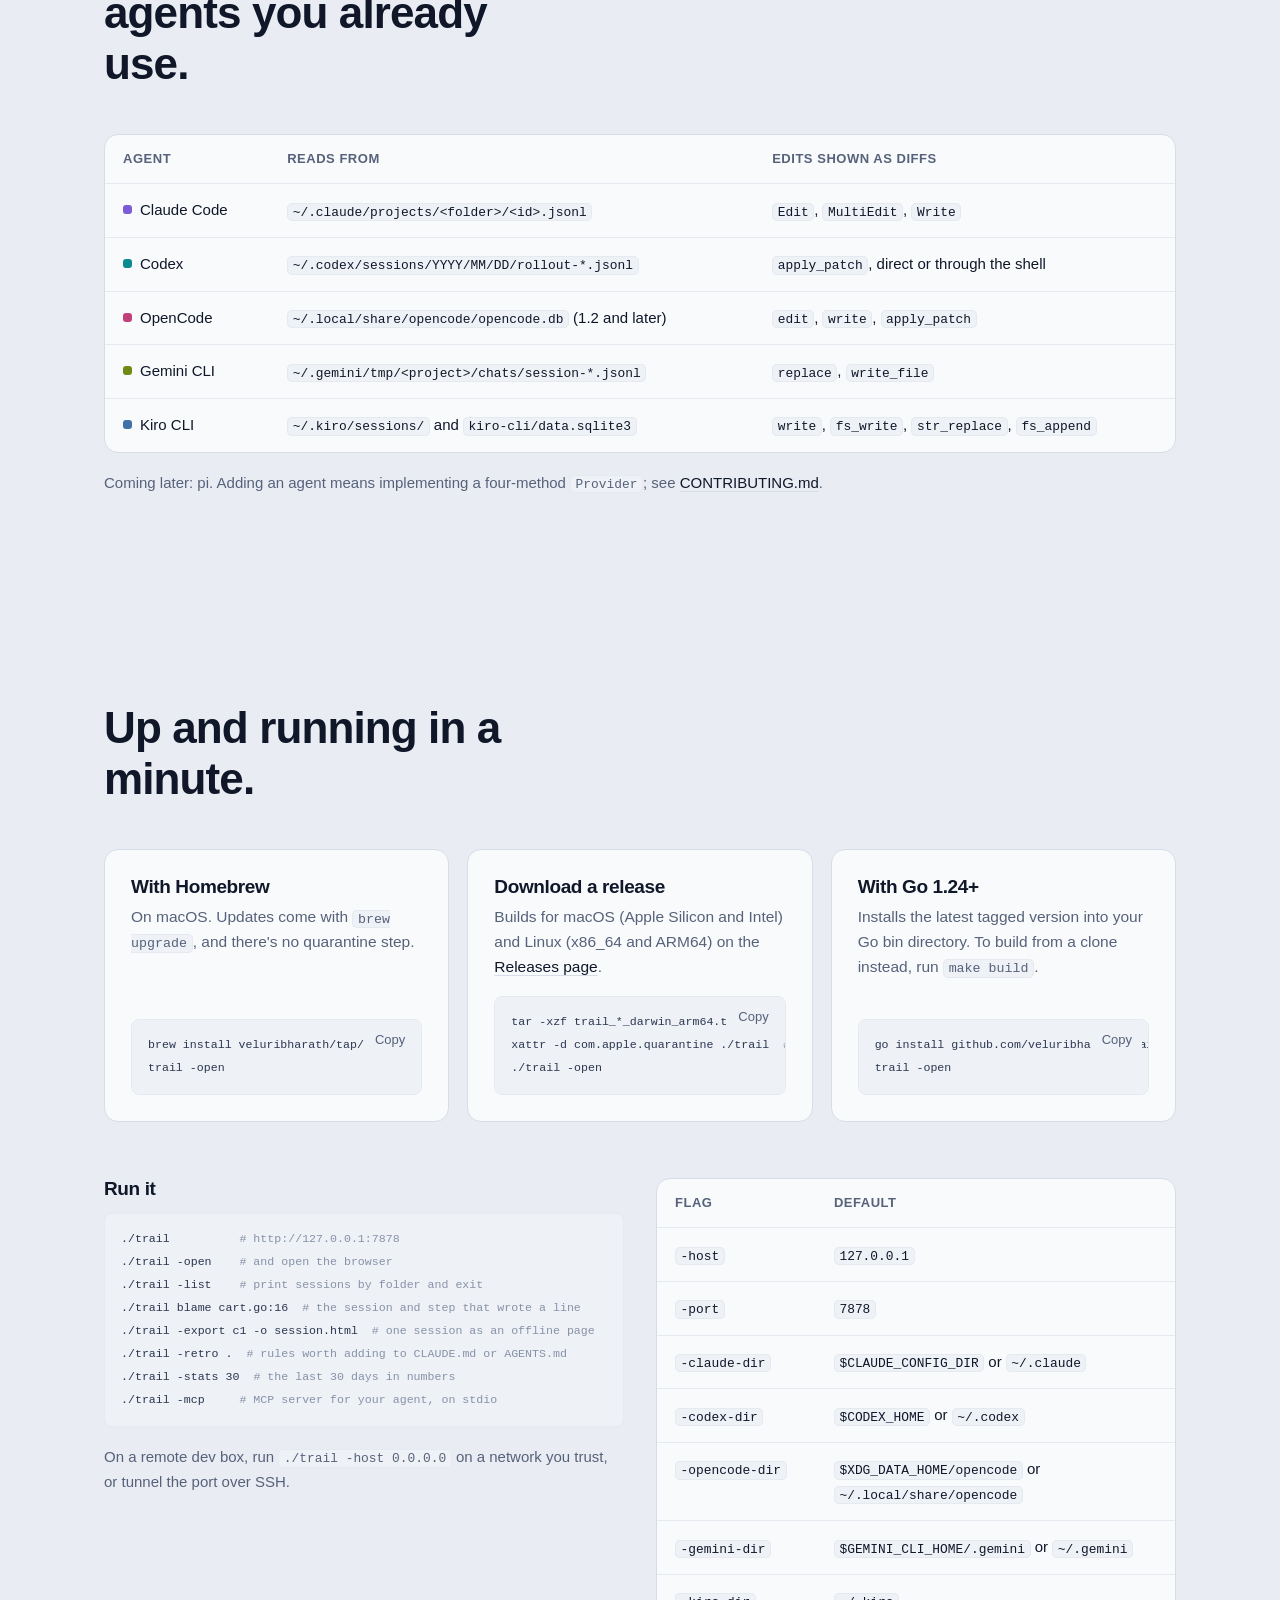
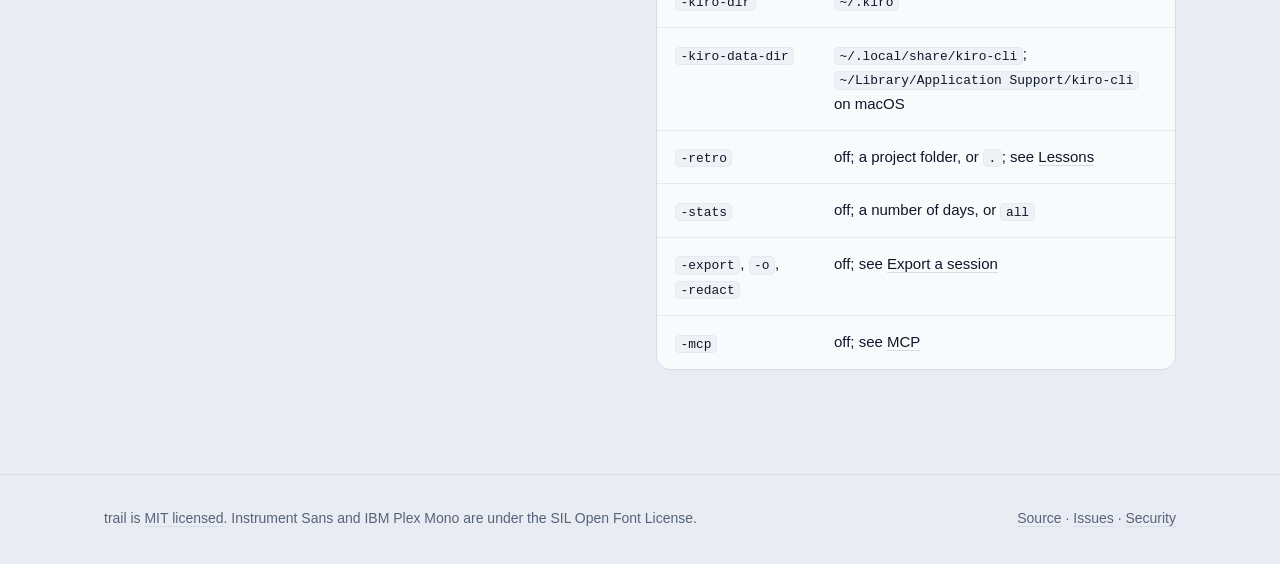
==== commit dafa8979: "Merge main (MCP, blame, redaction, notes) into Lessons Co-Authored-By: Claude Opus 5.5 (1M context) " ====
--- a/site/index.html
+++ b/site/index.html
@@ -111,24 +111,24 @@
       <h2 id="feat-h" class="section-title">Everything an agent did, in one place.</h2>
       <div class="grid">
         <article class="card">
-          <svg viewBox="0 0 24 24" aria-hidden="true"><path d="M3 7.5V18a1.5 1.5 0 0 0 1.5 1.5h15A1.5 1.5 0 0 0 21 18V9a1.5 1.5 0 0 0-1.5-1.5H12L10 5H4.5A1.5 1.5 0 0 0 3 6.5z"/></svg>
-          <h3>Filed by folder</h3>
-          <p>Sessions are grouped under the git repository they ran in. A session in a linked worktree lands under the main repo, labelled with its worktree and branch.</p>
+          <svg viewBox="0 0 24 24" aria-hidden="true"><rect x="5" y="4.5" width="14" height="16.5" rx="2"/><path d="M9 4.5V3h6v1.5M9 12.5l2.2 2.2L15.5 10"/></svg>
+          <h3>Learn from your sessions</h3>
+          <p>Lessons finds what you keep telling your agents (“no, use pnpm”) and commands that keep failing the same way, and suggests rules for CLAUDE.md or AGENTS.md, each with the steps behind it. It only suggests; your files stay yours.</p>
         </article>
         <article class="card">
           <svg viewBox="0 0 24 24" aria-hidden="true"><path d="M4 5h7v14H4zM13 5h7v14h-7zM8 9h-.01M17 10l-2 2 2 2"/></svg>
           <h3>Transcript beside its diffs</h3>
-          <p>Click an edit in the transcript to jump to its diff. Click a diff to jump back to the step that made it. Each diff is the exact before and after the agent sent, and the Commits tab shows what reached git while the session ran. Bookmark the step that matters and leave yourself a note.</p>
+          <p>Click an edit in the transcript to jump to its diff. Click a diff to jump back to the step that made it. Each diff is the exact before and after the agent sent. Filter to just the conversation, or only edits and failures. Bookmark the step that matters and leave yourself a note.</p>
+        </article>
+        <article class="card">
+          <svg viewBox="0 0 24 24" aria-hidden="true"><circle cx="6" cy="6" r="2"/><circle cx="6" cy="18" r="2"/><circle cx="18" cy="12" r="2"/><path d="M6 8v8M8 6h4a4 4 0 0 1 4 4v0"/></svg>
+          <h3>Commits that landed</h3>
+          <p>The Commits tab lists what reached git while the session ran, from 10 minutes before to 2 hours after, with the commits that touch the agent's files first.</p>
         </article>
         <article class="card">
           <svg viewBox="0 0 24 24" aria-hidden="true"><path d="M3.5 20h17M6.5 16.5v-4M12 16.5V6.5M17.5 16.5v-7"/></svg>
           <h3>See the patterns</h3>
           <p>Stats show sessions per project over time, the files agents edit most, and how often each tool call fails, across every agent. Narrow them to one project, or print them with <code>trail -stats 30</code>.</p>
-        </article>
-        <article class="card">
-          <svg viewBox="0 0 24 24" aria-hidden="true"><rect x="3.5" y="4.5" width="7" height="15" rx="1.5"/><rect x="13.5" y="4.5" width="7" height="15" rx="1.5"/><path d="M6 9h2M6 12h2M16 9h2M16 12h2M16 15h2"/></svg>
-          <h3>Compare two sessions</h3>
-          <p>Two agents on the same task, or one before and after a prompt change, side by side: time, steps, failures, tokens and cost, both traces, and each one's edits to the files they share.</p>
         </article>
         <article class="card">
           <svg viewBox="0 0 24 24" aria-hidden="true"><path d="M12 4v11M7.5 10.5 12 15l4.5-4.5M5 19.5h14"/></svg>
@@ -228,9 +228,9 @@
 ./trail -list    <span class="c"># print sessions by folder and exit</span>
 ./trail blame cart.go:16  <span class="c"># the session and step that wrote a line</span>
 ./trail -export c1 -o session.html  <span class="c"># one session as an offline page</span>
+./trail -retro .  <span class="c"># rules worth adding to CLAUDE.md or AGENTS.md</span>
 ./trail -stats 30  <span class="c"># the last 30 days in numbers</span>
-./trail -mcp     <span class="c"># MCP server for your agent, on stdio</span>
-./trail -compare c1 c2  <span class="c"># two sessions side by side</span></code></pre>
+./trail -mcp     <span class="c"># MCP server for your agent, on stdio</span></code></pre>
           <p class="note">On a remote dev box, run <code>./trail -host 0.0.0.0</code> on a network you trust, or tunnel the port over SSH.</p>
         </div>
         <div class="table-scroll">
@@ -245,10 +245,10 @@
               <tr><td><code>-gemini-dir</code></td><td><code>$GEMINI_CLI_HOME/.gemini</code> or <code>~/.gemini</code></td></tr>
               <tr><td><code>-kiro-dir</code></td><td><code>~/.kiro</code></td></tr>
               <tr><td><code>-kiro-data-dir</code></td><td><code>~/.local/share/kiro-cli</code>; <code>~/Library/Application Support/kiro-cli</code> on macOS</td></tr>
+              <tr><td><code>-retro</code></td><td>off; a project folder, or <code>.</code>; see <a href="https://github.com/veluribharath/trail#lessons">Lessons</a></td></tr>
               <tr><td><code>-stats</code></td><td>off; a number of days, or <code>all</code></td></tr>
               <tr><td><code>-export</code>, <code>-o</code>, <code>-redact</code></td><td>off; see <a href="https://github.com/veluribharath/trail#export-a-session">Export a session</a></td></tr>
               <tr><td><code>-mcp</code></td><td>off; see <a href="https://github.com/veluribharath/trail#let-your-agent-search-past-sessions-mcp">MCP</a></td></tr>
-              <tr><td><code>-compare</code></td><td>off; two session ids, see <a href="https://github.com/veluribharath/trail#compare-two-sessions">Compare two sessions</a></td></tr>
             </tbody>
           </table>
         </div>
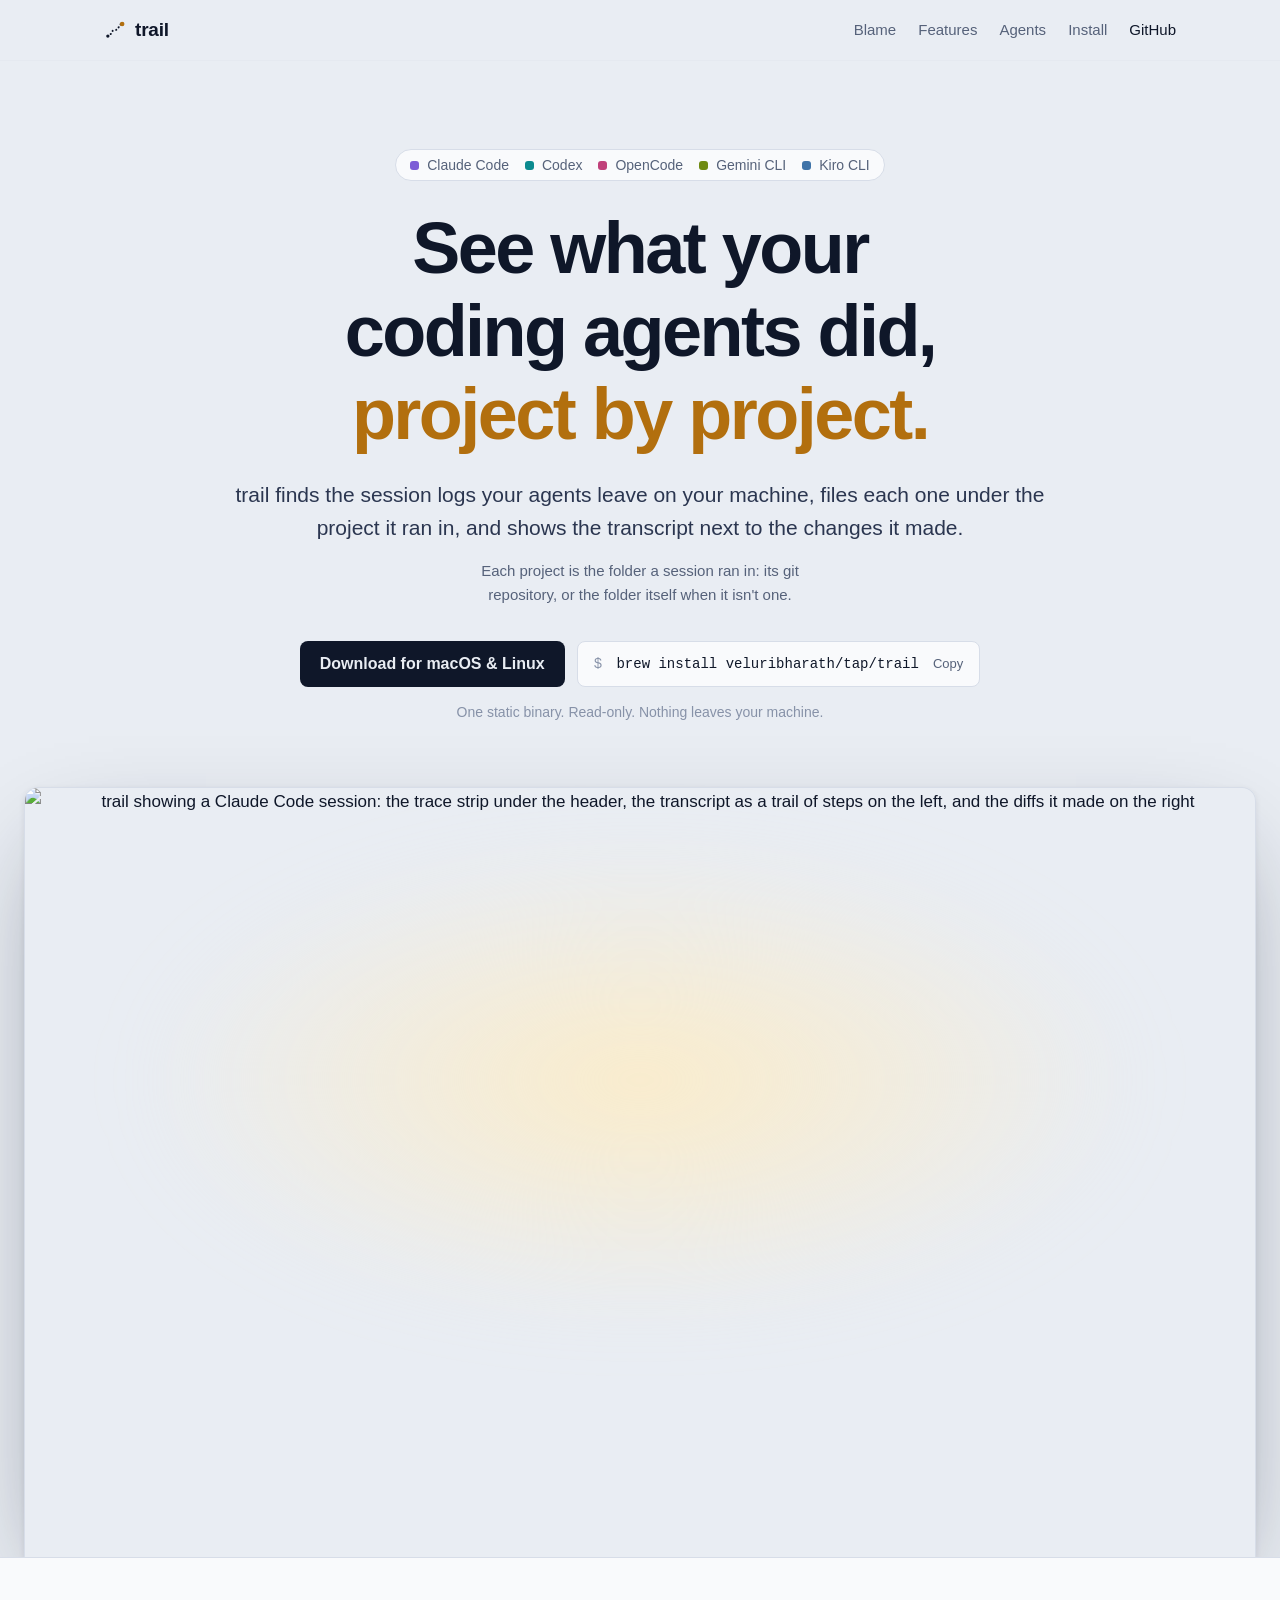
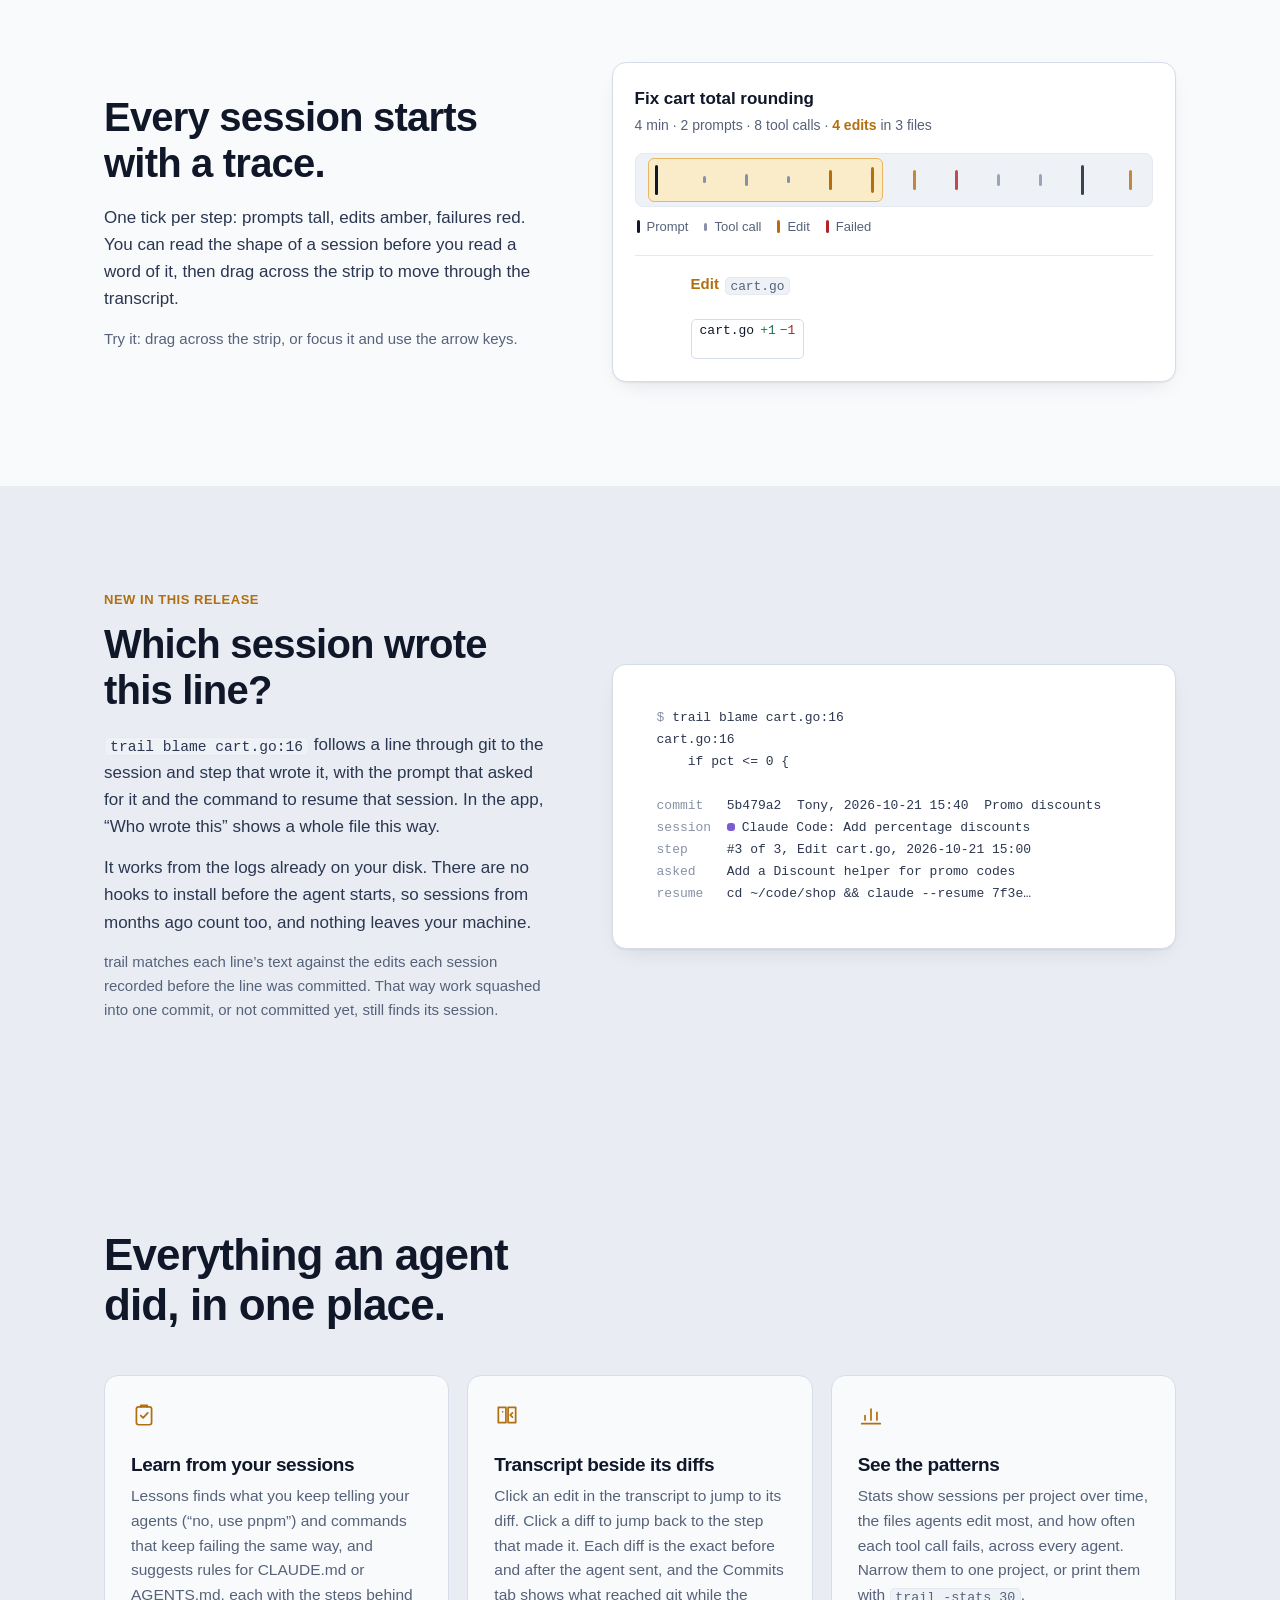
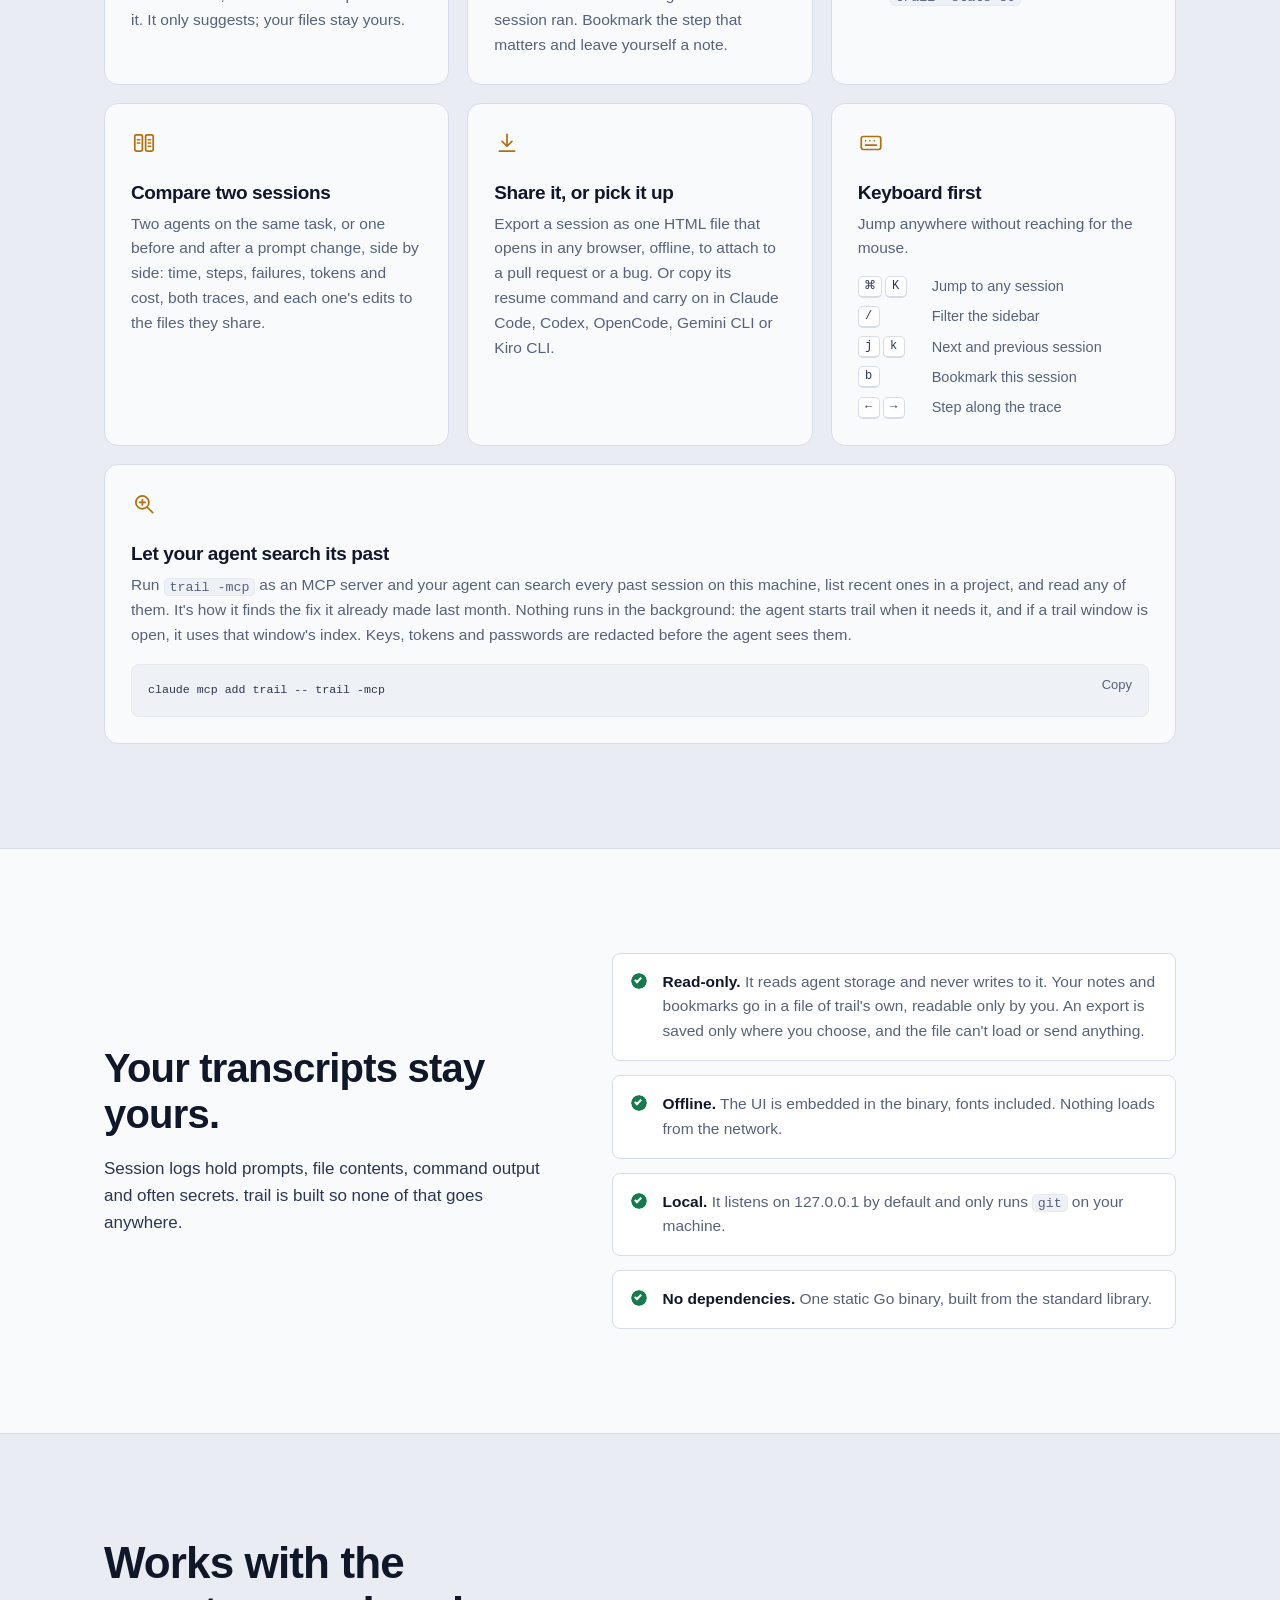
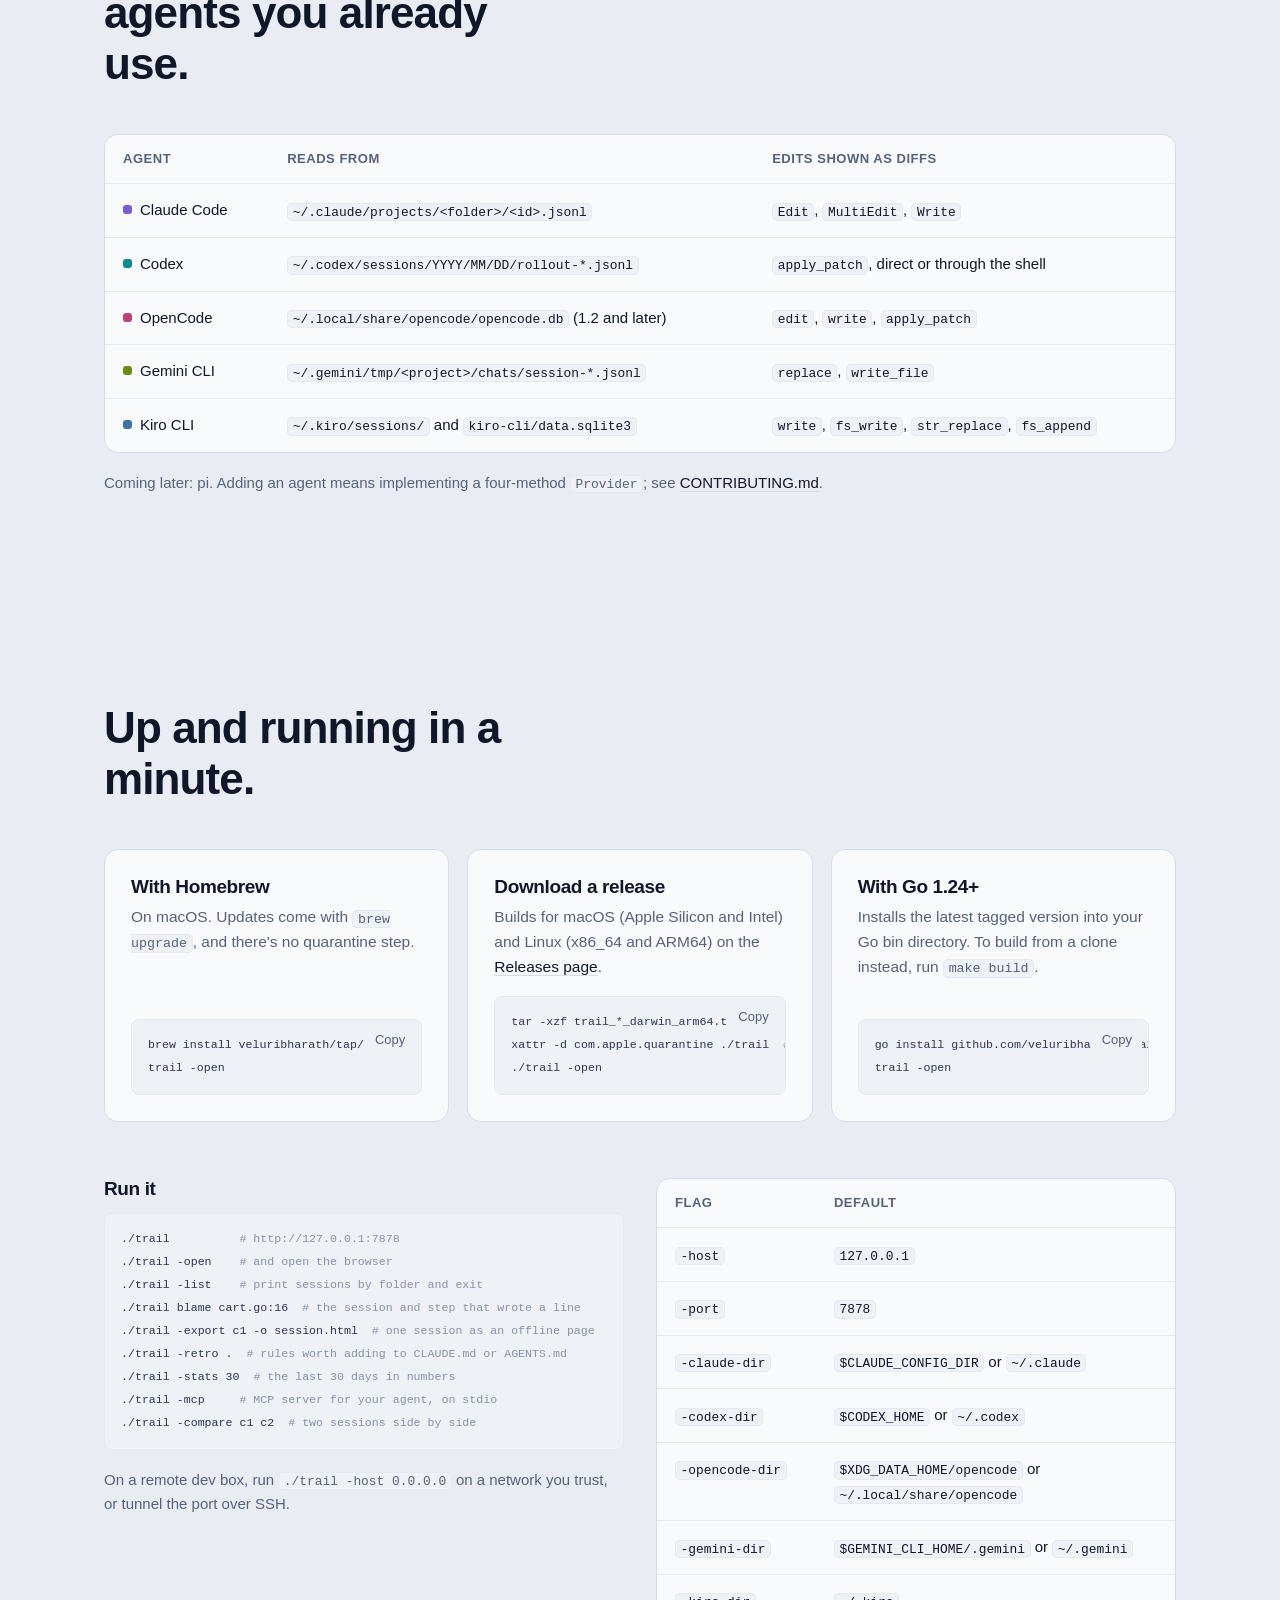
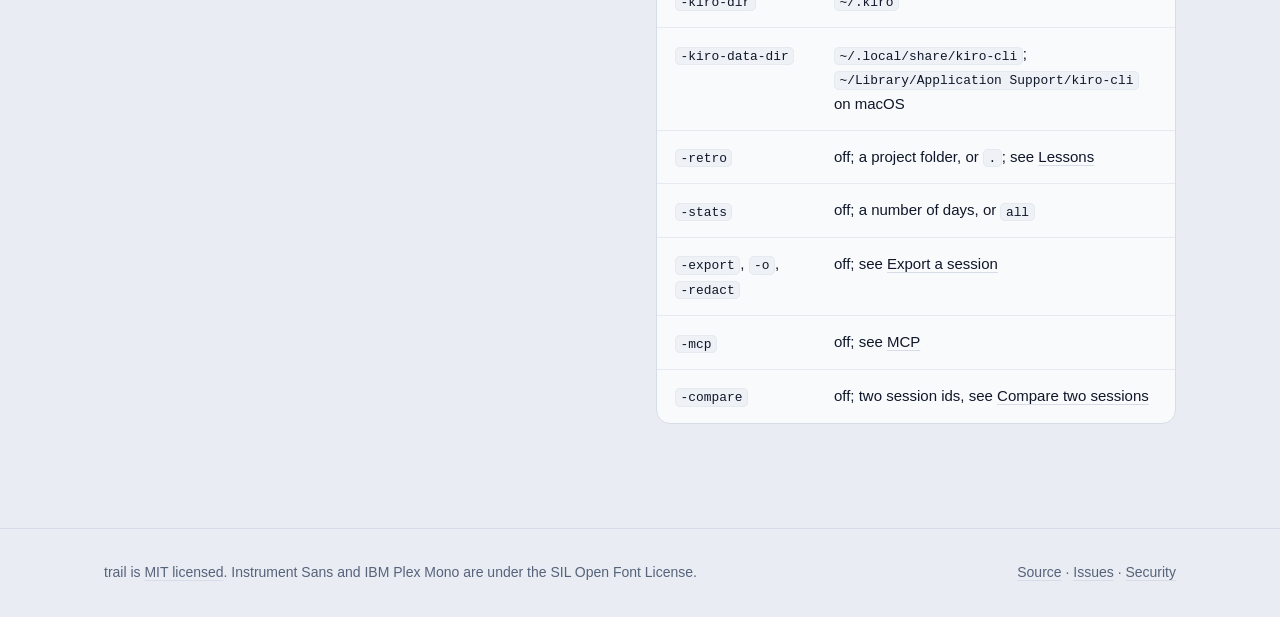
==== commit 9ff4b504: "Merge main (Lessons) into compare The session header carries Bookmark, Lessons, Compare, Export and " ====
--- a/site/index.html
+++ b/site/index.html
@@ -118,17 +118,17 @@
         <article class="card">
           <svg viewBox="0 0 24 24" aria-hidden="true"><path d="M4 5h7v14H4zM13 5h7v14h-7zM8 9h-.01M17 10l-2 2 2 2"/></svg>
           <h3>Transcript beside its diffs</h3>
-          <p>Click an edit in the transcript to jump to its diff. Click a diff to jump back to the step that made it. Each diff is the exact before and after the agent sent. Filter to just the conversation, or only edits and failures. Bookmark the step that matters and leave yourself a note.</p>
-        </article>
-        <article class="card">
-          <svg viewBox="0 0 24 24" aria-hidden="true"><circle cx="6" cy="6" r="2"/><circle cx="6" cy="18" r="2"/><circle cx="18" cy="12" r="2"/><path d="M6 8v8M8 6h4a4 4 0 0 1 4 4v0"/></svg>
-          <h3>Commits that landed</h3>
-          <p>The Commits tab lists what reached git while the session ran, from 10 minutes before to 2 hours after, with the commits that touch the agent's files first.</p>
+          <p>Click an edit in the transcript to jump to its diff. Click a diff to jump back to the step that made it. Each diff is the exact before and after the agent sent, and the Commits tab shows what reached git while the session ran. Bookmark the step that matters and leave yourself a note.</p>
         </article>
         <article class="card">
           <svg viewBox="0 0 24 24" aria-hidden="true"><path d="M3.5 20h17M6.5 16.5v-4M12 16.5V6.5M17.5 16.5v-7"/></svg>
           <h3>See the patterns</h3>
           <p>Stats show sessions per project over time, the files agents edit most, and how often each tool call fails, across every agent. Narrow them to one project, or print them with <code>trail -stats 30</code>.</p>
+        </article>
+        <article class="card">
+          <svg viewBox="0 0 24 24" aria-hidden="true"><rect x="3.5" y="4.5" width="7" height="15" rx="1.5"/><rect x="13.5" y="4.5" width="7" height="15" rx="1.5"/><path d="M6 9h2M6 12h2M16 9h2M16 12h2M16 15h2"/></svg>
+          <h3>Compare two sessions</h3>
+          <p>Two agents on the same task, or one before and after a prompt change, side by side: time, steps, failures, tokens and cost, both traces, and each one's edits to the files they share.</p>
         </article>
         <article class="card">
           <svg viewBox="0 0 24 24" aria-hidden="true"><path d="M12 4v11M7.5 10.5 12 15l4.5-4.5M5 19.5h14"/></svg>
@@ -230,7 +230,8 @@
 ./trail -export c1 -o session.html  <span class="c"># one session as an offline page</span>
 ./trail -retro .  <span class="c"># rules worth adding to CLAUDE.md or AGENTS.md</span>
 ./trail -stats 30  <span class="c"># the last 30 days in numbers</span>
-./trail -mcp     <span class="c"># MCP server for your agent, on stdio</span></code></pre>
+./trail -mcp     <span class="c"># MCP server for your agent, on stdio</span>
+./trail -compare c1 c2  <span class="c"># two sessions side by side</span></code></pre>
           <p class="note">On a remote dev box, run <code>./trail -host 0.0.0.0</code> on a network you trust, or tunnel the port over SSH.</p>
         </div>
         <div class="table-scroll">
@@ -249,6 +250,7 @@
               <tr><td><code>-stats</code></td><td>off; a number of days, or <code>all</code></td></tr>
               <tr><td><code>-export</code>, <code>-o</code>, <code>-redact</code></td><td>off; see <a href="https://github.com/veluribharath/trail#export-a-session">Export a session</a></td></tr>
               <tr><td><code>-mcp</code></td><td>off; see <a href="https://github.com/veluribharath/trail#let-your-agent-search-past-sessions-mcp">MCP</a></td></tr>
+              <tr><td><code>-compare</code></td><td>off; two session ids, see <a href="https://github.com/veluribharath/trail#compare-two-sessions">Compare two sessions</a></td></tr>
             </tbody>
           </table>
         </div>
